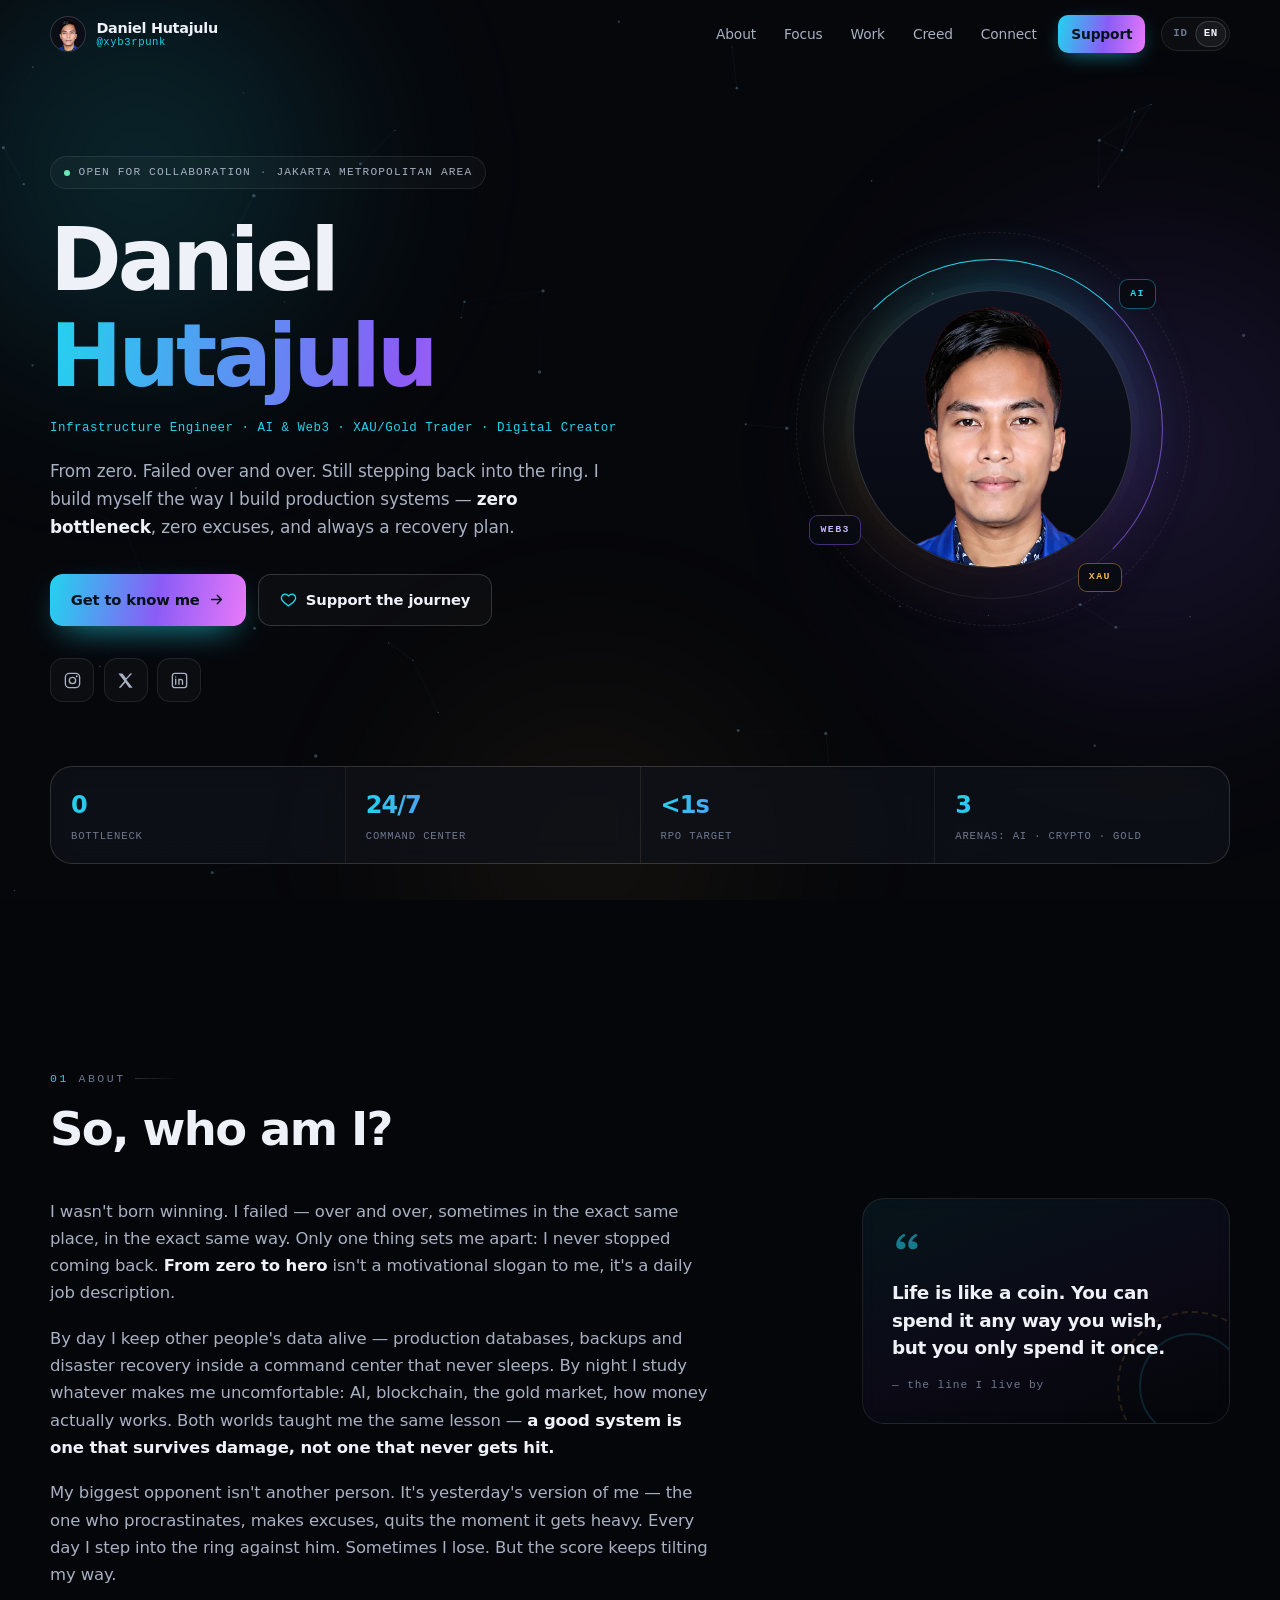
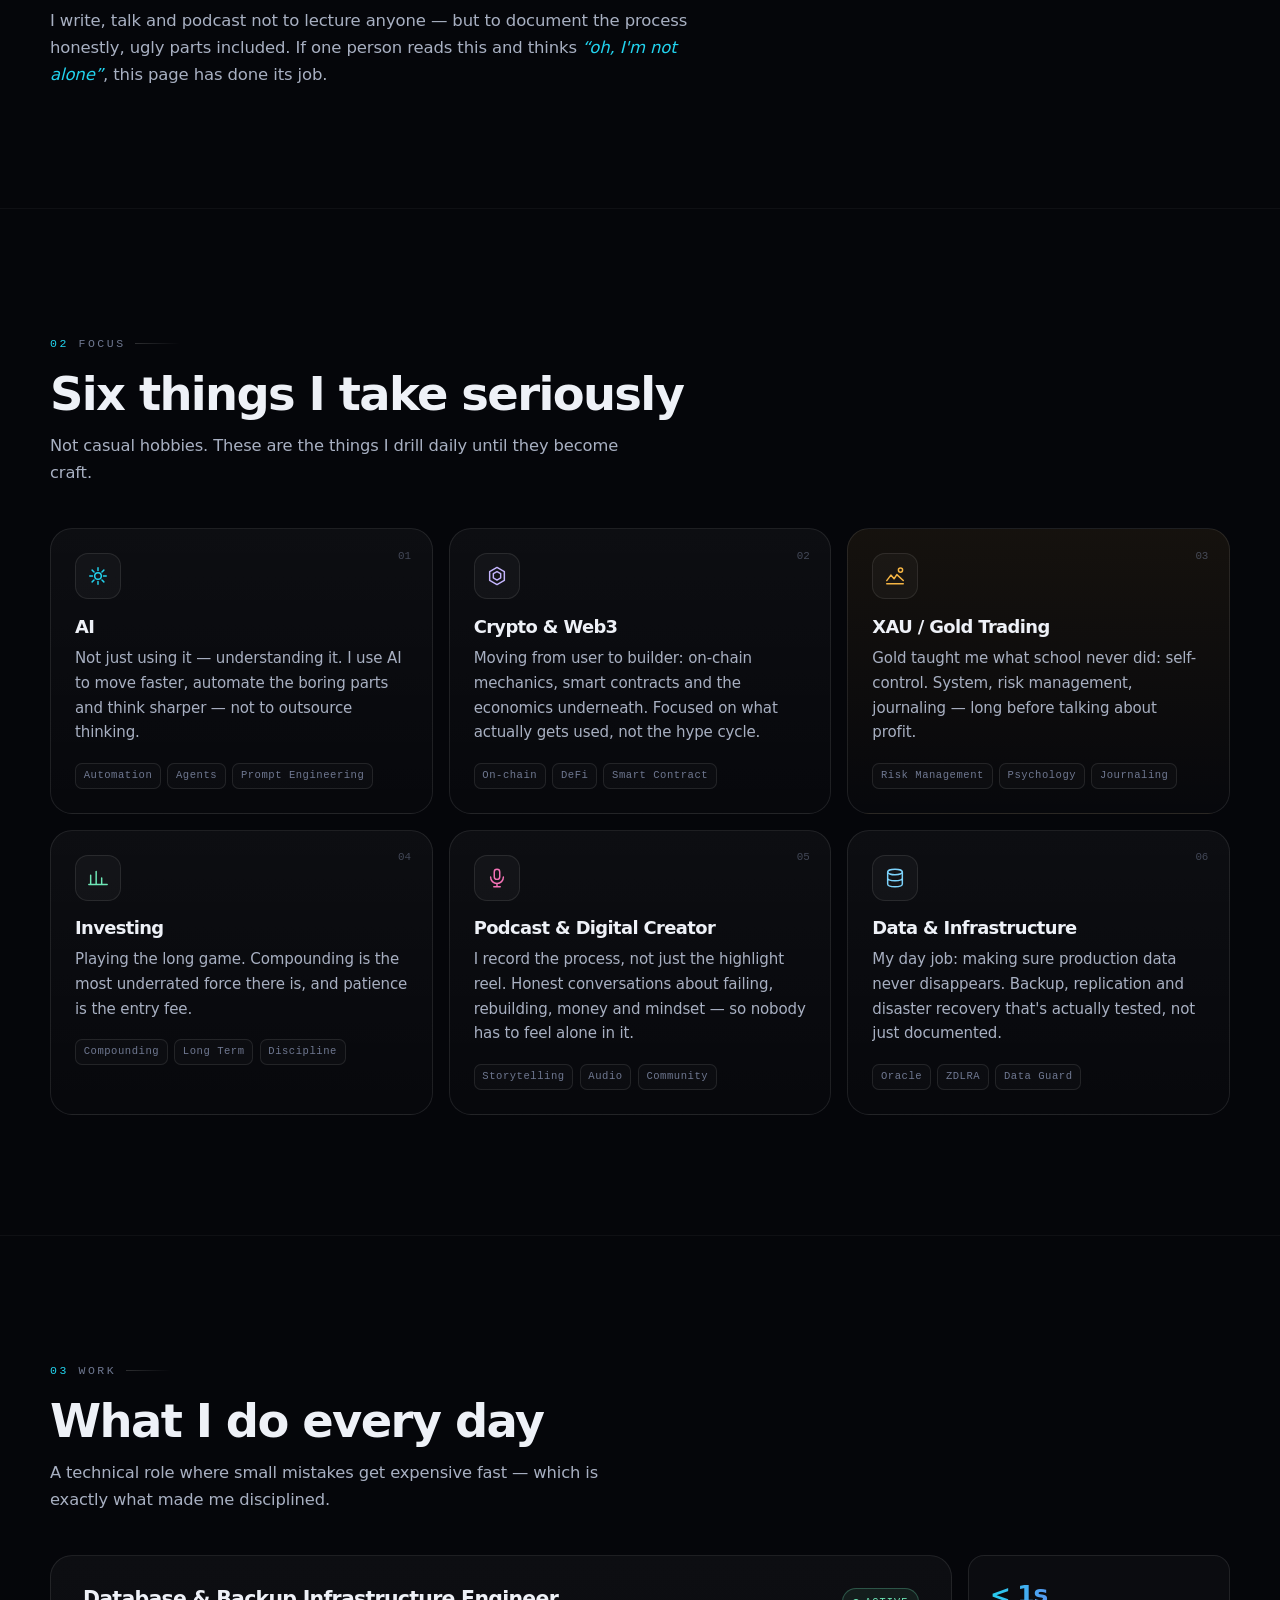
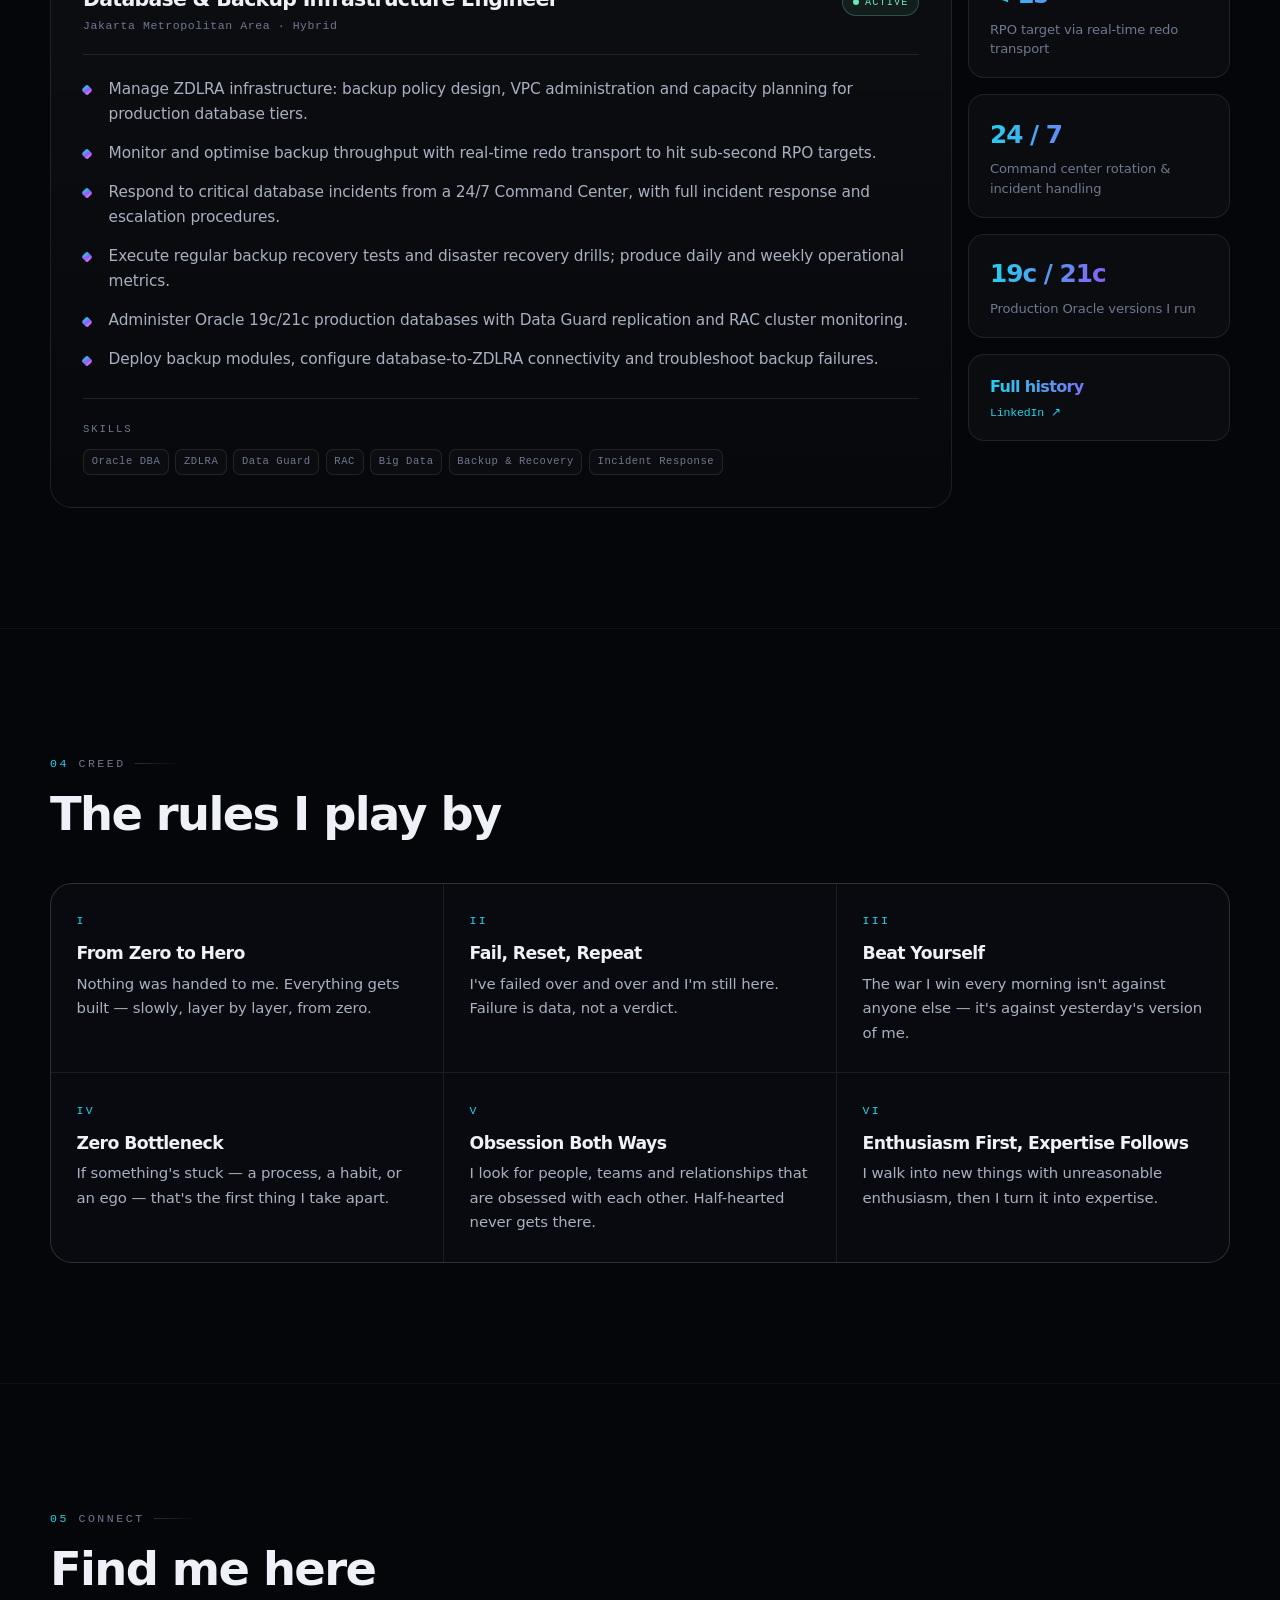
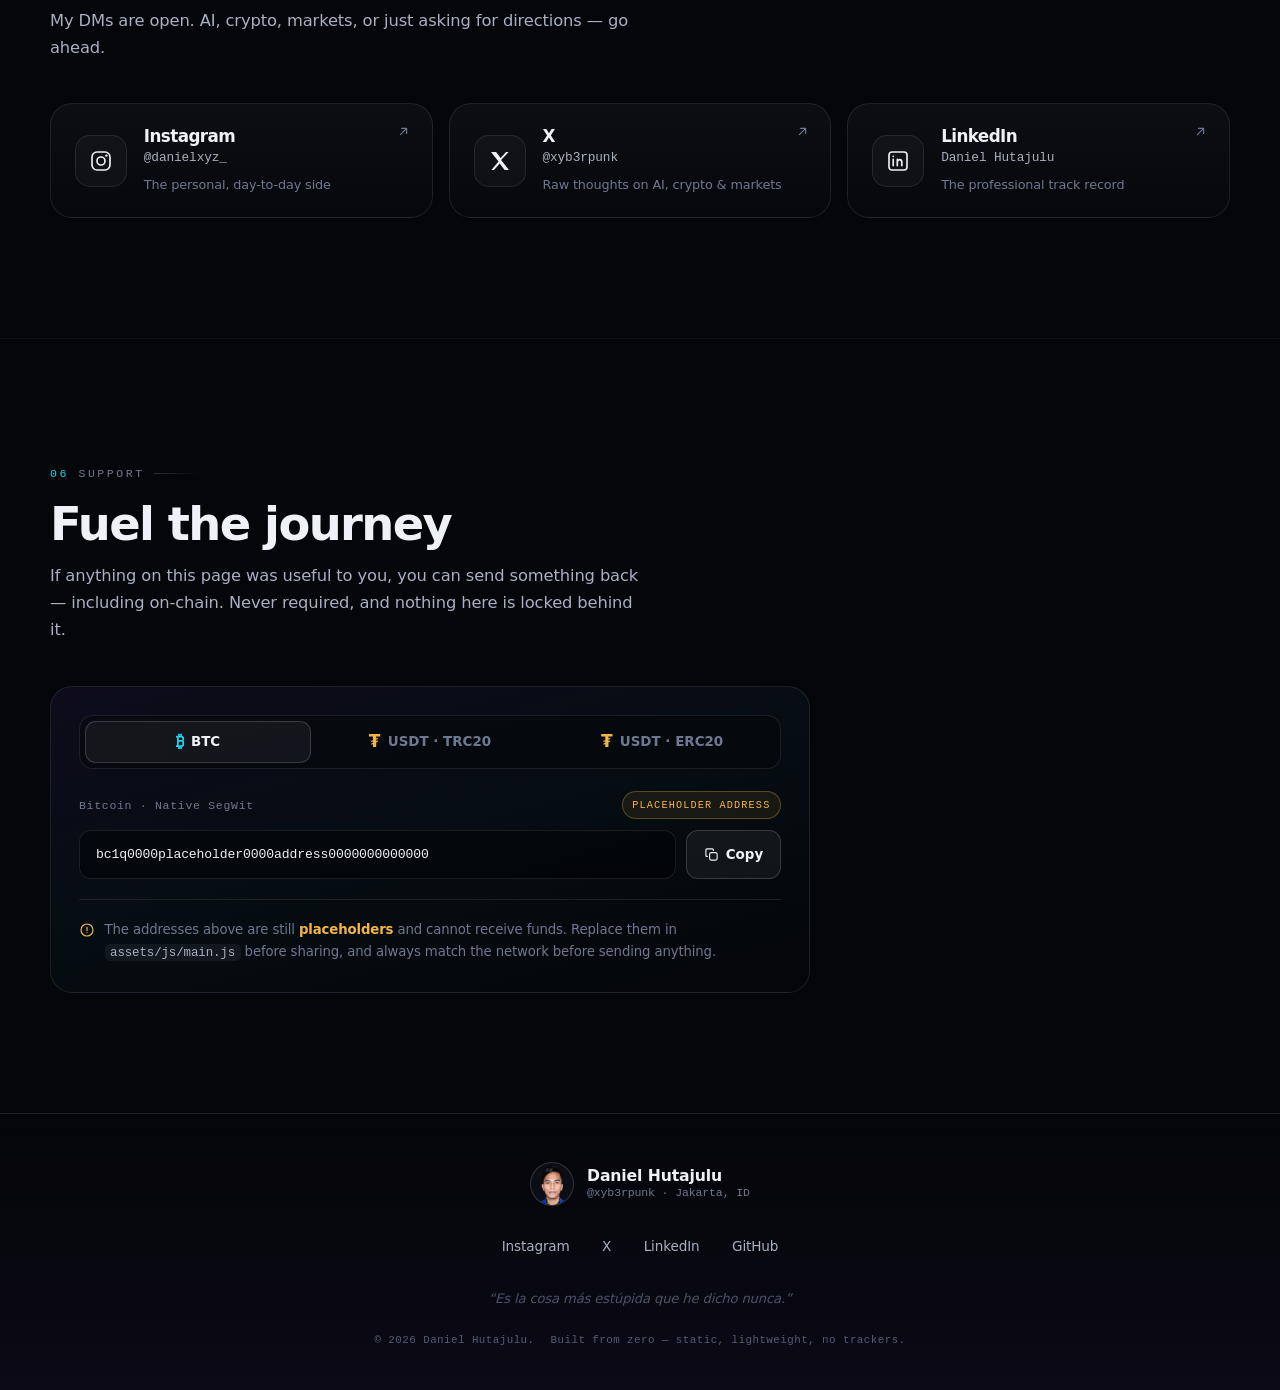
==== index.html @ 69e93495 "feat: personal branding site (web3 dark theme, static, zero deps) Halaman profil satu-halaman untuk " ====
<!DOCTYPE html>
<html lang="id" data-lang="id">
<head>
<meta charset="utf-8">
<meta name="viewport" content="width=device-width, initial-scale=1, viewport-fit=cover">
<title>Daniel Hutajulu — @xyb3rpunk</title>
<meta name="description" content="Daniel Hutajulu (@xyb3rpunk) — Infrastructure Engineer, AI &amp; Web3 builder, XAU/gold trader, digital creator. Dari nol, jatuh berkali-kali, tetap balik ke ring. Zero bottleneck.">
<meta name="author" content="Daniel Hutajulu">
<meta name="theme-color" content="#05060a">
<link rel="canonical" href="https://xyb3rpunq.github.io/siapakamu/">

<link rel="icon" href="assets/favicon.ico" sizes="any">
<link rel="icon" type="image/png" sizes="32x32" href="assets/favicon-32.png">
<link rel="apple-touch-icon" href="assets/favicon-180.png">

<meta property="og:type" content="profile">
<meta property="og:site_name" content="Daniel Hutajulu">
<meta property="og:title" content="Daniel Hutajulu — @xyb3rpunk">
<meta property="og:description" content="Infrastructure Engineer · AI &amp; Web3 · XAU Trader · Digital Creator. Dari nol, jatuh berkali-kali, tetap balik ke ring.">
<meta property="og:url" content="https://xyb3rpunq.github.io/siapakamu/">
<meta property="og:image" content="https://xyb3rpunq.github.io/siapakamu/assets/favicon-180.png">
<meta property="profile:first_name" content="Daniel">
<meta property="profile:last_name" content="Hutajulu">
<meta property="profile:username" content="xyb3rpunk">
<meta name="twitter:card" content="summary">
<meta name="twitter:site" content="@xyb3rpunk">
<meta name="twitter:creator" content="@xyb3rpunk">
<meta name="twitter:title" content="Daniel Hutajulu — @xyb3rpunk">
<meta name="twitter:description" content="Infrastructure Engineer · AI &amp; Web3 · XAU Trader · Digital Creator.">
<meta name="twitter:image" content="https://xyb3rpunq.github.io/siapakamu/assets/favicon-180.png">

<link rel="preload" as="image" href="assets/avatar.webp" type="image/webp">
<link rel="stylesheet" href="assets/css/style.css">
<script>document.documentElement.classList.add('js');</script>

<script type="application/ld+json">
{
  "@context": "https://schema.org",
  "@type": "Person",
  "name": "Daniel Hutajulu",
  "alternateName": "xyb3rpunk",
  "url": "https://xyb3rpunq.github.io/siapakamu/",
  "image": "https://xyb3rpunq.github.io/siapakamu/assets/avatar.png",
  "jobTitle": "Database & Backup Infrastructure Engineer",
  "description": "Infrastructure Engineer, AI & Web3 builder, XAU/gold trader and digital creator based in the Jakarta Metropolitan Area.",
  "address": { "@type": "PostalAddress", "addressRegion": "Jakarta Metropolitan Area", "addressCountry": "ID" },
  "knowsAbout": ["Oracle Database Administration", "ZDLRA", "Data Guard", "Big Data", "Artificial Intelligence", "Blockchain", "Web3", "Gold Trading", "Investing"],
  "sameAs": [
    "https://www.instagram.com/danielxyz_/",
    "https://x.com/xyb3rpunk",
    "https://www.linkedin.com/in/daniel-hutajulu23/",
    "https://github.com/xyb3rpunq"
  ]
}
</script>
</head>

<body>
<a class="skip-link" href="#main" data-i18n data-id="Langsung ke konten" data-en="Skip to content">Langsung ke konten</a>

<div class="scroll-progress" aria-hidden="true"><i id="progressBar"></i></div>
<canvas id="bgCanvas" aria-hidden="true"></canvas>
<div class="mesh" aria-hidden="true"><span class="mesh-a"></span><span class="mesh-b"></span><span class="mesh-c"></span></div>
<div class="grain" aria-hidden="true"></div>

<!-- ══════════ NAV ══════════ -->
<header class="nav" id="nav">
  <div class="nav-inner">
    <a class="brand" href="#home" aria-label="Daniel Hutajulu — beranda">
      <img class="brand-img" src="assets/avatar.webp" width="36" height="36" alt="" decoding="async">
      <span class="brand-txt"><b>Daniel Hutajulu</b><i>@xyb3rpunk</i></span>
    </a>

    <nav class="nav-links" id="navLinks" aria-label="Navigasi utama">
      <a href="#about"   data-i18n data-id="Tentang"   data-en="About">Tentang</a>
      <a href="#focus"   data-i18n data-id="Fokus"     data-en="Focus">Fokus</a>
      <a href="#work"    data-i18n data-id="Karier"    data-en="Work">Karier</a>
      <a href="#creed"   data-i18n data-id="Prinsip"   data-en="Creed">Prinsip</a>
      <a href="#connect" data-i18n data-id="Terhubung" data-en="Connect">Terhubung</a>
      <a href="#support" class="nav-cta" data-i18n data-id="Dukung" data-en="Support">Dukung</a>
    </nav>

    <div class="nav-tools">
      <button class="lang-switch" id="langSwitch" type="button" role="switch" aria-checked="false" aria-label="Ganti bahasa / Switch language">
        <span data-lang-opt="id">ID</span><span data-lang-opt="en">EN</span>
        <i class="lang-thumb" aria-hidden="true"></i>
      </button>
      <button class="burger" id="burger" type="button" aria-expanded="false" aria-controls="navLinks" aria-label="Buka menu">
        <span></span><span></span><span></span>
      </button>
    </div>
  </div>
</header>
<div class="nav-scrim" id="navScrim" hidden></div>

<main id="main">

<!-- ══════════ HERO ══════════ -->
<section class="hero" id="home">
  <div class="wrap hero-grid">
    <div class="hero-copy">
      <p class="status reveal">
        <i class="dot" aria-hidden="true"></i>
        <span data-i18n data-id="Terbuka buat kolaborasi" data-en="Open for collaboration">Terbuka buat kolaborasi</span>
        <b>·</b>
        <span>Jakarta Metropolitan Area</span>
      </p>

      <h1 class="reveal">
        <span class="h1-line">Daniel</span>
        <span class="h1-line grad">Hutajulu</span>
      </h1>

      <p class="roles reveal" data-i18n
         data-id="Infrastructure Engineer · AI &amp; Web3 · Trader XAU/Gold · Digital Creator"
         data-en="Infrastructure Engineer · AI &amp; Web3 · XAU/Gold Trader · Digital Creator">
        Infrastructure Engineer · AI &amp; Web3 · Trader XAU/Gold · Digital Creator
      </p>

      <p class="lead reveal" data-i18n
         data-id="Dari nol. Jatuh berkali-kali. Tetap balik ke ring. Gue bangun diri sendiri persis kayak gue bangun sistem produksi — <b>zero bottleneck</b>, zero alasan, dan selalu ada rencana pemulihan."
         data-en="From zero. Failed over and over. Still stepping back into the ring. I build myself the way I build production systems — <b>zero bottleneck</b>, zero excuses, and always a recovery plan.">
        Dari nol. Jatuh berkali-kali. Tetap balik ke ring. Gue bangun diri sendiri persis kayak gue bangun sistem produksi — <b>zero bottleneck</b>, zero alasan, dan selalu ada rencana pemulihan.
      </p>

      <div class="hero-cta reveal">
        <a class="btn btn-primary" href="#about">
          <span data-i18n data-id="Kenalan dulu" data-en="Get to know me">Kenalan dulu</span>
          <svg viewBox="0 0 24 24" aria-hidden="true"><path d="M5 12h14M13 6l6 6-6 6"/></svg>
        </a>
        <a class="btn btn-ghost" href="#support">
          <svg viewBox="0 0 24 24" aria-hidden="true"><path d="M12 21s-7-4.35-9.33-8.5C.9 9.3 2.4 5.5 6 4.6c2.2-.56 4.3.4 6 2.4 1.7-2 3.8-2.96 6-2.4 3.6.9 5.1 4.7 3.33 7.9C19 16.65 12 21 12 21z"/></svg>
          <span data-i18n data-id="Dukung perjalanannya" data-en="Support the journey">Dukung perjalanannya</span>
        </a>
      </div>

      <ul class="hero-socials reveal" aria-label="Sosial media">
        <li><a class="soc soc-ig" href="https://www.instagram.com/danielxyz_/" target="_blank" rel="noopener noreferrer me" aria-label="Instagram — @danielxyz_">
          <svg viewBox="0 0 24 24" aria-hidden="true"><rect x="3" y="3" width="18" height="18" rx="5"/><circle cx="12" cy="12" r="4"/><circle cx="17.4" cy="6.6" r="1.2" fill="currentColor" stroke="none"/></svg>
        </a></li>
        <li><a class="soc soc-x" href="https://x.com/xyb3rpunk" target="_blank" rel="noopener noreferrer me" aria-label="X — @xyb3rpunk">
          <svg viewBox="0 0 24 24" aria-hidden="true"><path d="M3 3l7.5 9.6L3.4 21H6l5.7-6.6L16.6 21H21l-7.9-10.1L20.6 3H18l-5.3 6.1L8.1 3H3z" fill="currentColor" stroke="none"/></svg>
        </a></li>
        <li><a class="soc soc-in" href="https://www.linkedin.com/in/daniel-hutajulu23/" target="_blank" rel="noopener noreferrer me" aria-label="LinkedIn — Daniel Hutajulu">
          <svg viewBox="0 0 24 24" aria-hidden="true"><rect x="3" y="3" width="18" height="18" rx="3"/><path d="M7.2 10.4v6.3M7.2 7.4v.05M11.3 16.7v-6.3M11.3 13.2c0-1.6.9-2.6 2.3-2.6s2.2 1 2.2 2.6v3.5"/></svg>
        </a></li>
      </ul>
    </div>

    <div class="hero-visual reveal">
      <div class="portrait" id="portrait">
        <div class="portrait-ring" aria-hidden="true"></div>
        <div class="portrait-ring r2" aria-hidden="true"></div>
        <div class="portrait-glow" aria-hidden="true"></div>
        <img src="assets/avatar.webp" width="512" height="512" alt="Foto Daniel Hutajulu" fetchpriority="high" decoding="async">
        <span class="chip chip-a">AI</span>
        <span class="chip chip-b">WEB3</span>
        <span class="chip chip-c">XAU</span>
      </div>
    </div>
  </div>

  <div class="wrap">
    <ul class="ticker reveal" aria-label="Ringkasan">
      <li><b>0</b><span data-i18n data-id="Bottleneck" data-en="Bottleneck">Bottleneck</span></li>
      <li><b>24/7</b><span data-i18n data-id="Command Center" data-en="Command Center">Command Center</span></li>
      <li><b>&lt;1s</b><span data-i18n data-id="Target RPO" data-en="RPO target">Target RPO</span></li>
      <li><b>3</b><span data-i18n data-id="Arena: AI · Kripto · Emas" data-en="Arenas: AI · Crypto · Gold">Arena: AI · Kripto · Emas</span></li>
    </ul>
  </div>
</section>

<!-- ══════════ ABOUT ══════════ -->
<section class="sec" id="about">
  <div class="wrap">
    <p class="eyebrow reveal"><i>01</i><span data-i18n data-id="Tentang" data-en="About">Tentang</span></p>
    <h2 class="reveal" data-i18n data-id="Jadi, siapa gue?" data-en="So, who am I?">Jadi, siapa gue?</h2>

    <div class="about-grid">
      <div class="about-text">
        <p class="reveal" data-i18n
           data-id="Gue bukan orang yang lahir langsung menang. Gue gagal — berulang kali, kadang di tempat yang sama, dengan cara yang sama persis. Bedanya cuma satu: gue nggak pernah berhenti balik lagi. <b>From zero to hero</b> buat gue bukan slogan motivasi, itu deskripsi kerja harian."
           data-en="I wasn't born winning. I failed — over and over, sometimes in the exact same place, in the exact same way. Only one thing sets me apart: I never stopped coming back. <b>From zero to hero</b> isn't a motivational slogan to me, it's a daily job description.">
          Gue bukan orang yang lahir langsung menang. Gue gagal — berulang kali, kadang di tempat yang sama, dengan cara yang sama persis. Bedanya cuma satu: gue nggak pernah berhenti balik lagi. <b>From zero to hero</b> buat gue bukan slogan motivasi, itu deskripsi kerja harian.
        </p>
        <p class="reveal" data-i18n
           data-id="Siangnya gue jaga data orang lain biar nggak pernah hilang — database produksi, backup, dan pemulihan bencana di command center yang nggak pernah tidur. Malamnya gue belajar hal yang bikin gue nggak nyaman: AI, blockchain, market emas, cara duit bekerja. Dua dunia itu ngajarin hal yang sama — <b>sistem yang baik itu tahan banting, bukan yang nggak pernah kena masalah.</b>"
           data-en="By day I keep other people's data alive — production databases, backups and disaster recovery inside a command center that never sleeps. By night I study whatever makes me uncomfortable: AI, blockchain, the gold market, how money actually works. Both worlds taught me the same lesson — <b>a good system is one that survives damage, not one that never gets hit.</b>">
          Siangnya gue jaga data orang lain biar nggak pernah hilang — database produksi, backup, dan pemulihan bencana di command center yang nggak pernah tidur. Malamnya gue belajar hal yang bikin gue nggak nyaman: AI, blockchain, market emas, cara duit bekerja. Dua dunia itu ngajarin hal yang sama — <b>sistem yang baik itu tahan banting, bukan yang nggak pernah kena masalah.</b>
        </p>
        <p class="reveal" data-i18n
           data-id="Lawan terbesar gue bukan orang lain. Lawan gue adalah gue yang kemarin — yang nunda, yang cari alasan, yang berhenti pas mulai capek. Tiap hari gue naik ring lawan dia. Kadang kalah. Tapi skornya makin lama makin ke arah gue."
           data-en="My biggest opponent isn't another person. It's yesterday's version of me — the one who procrastinates, makes excuses, quits the moment it gets heavy. Every day I step into the ring against him. Sometimes I lose. But the score keeps tilting my way.">
          Lawan terbesar gue bukan orang lain. Lawan gue adalah gue yang kemarin — yang nunda, yang cari alasan, yang berhenti pas mulai capek. Tiap hari gue naik ring lawan dia. Kadang kalah. Tapi skornya makin lama makin ke arah gue.
        </p>
        <p class="reveal" data-i18n
           data-id="Gue nulis, ngobrol, dan bikin podcast bukan buat ngajarin — tapi buat ngedokumentasiin prosesnya secara jujur, termasuk bagian yang jeleknya. Kalau ada satu orang yang baca ini terus mikir <i>“oh, gue nggak sendirian”</i>, halaman ini udah kerja."
           data-en="I write, talk and podcast not to lecture anyone — but to document the process honestly, ugly parts included. If one person reads this and thinks <i>“oh, I'm not alone”</i>, this page has done its job.">
          Gue nulis, ngobrol, dan bikin podcast bukan buat ngajarin — tapi buat ngedokumentasiin prosesnya secara jujur, termasuk bagian yang jeleknya. Kalau ada satu orang yang baca ini terus mikir <i>“oh, gue nggak sendirian”</i>, halaman ini udah kerja.
        </p>
      </div>

      <aside class="quote-card reveal">
        <svg class="qmark" viewBox="0 0 24 24" aria-hidden="true"><path d="M7 17c-2.2 0-3.6-1.6-3.6-3.9 0-3.6 2.6-7 6.4-8.6l1 1.7C8.4 7.4 6.7 9.3 6.4 11c.3-.1.7-.2 1.1-.2 1.9 0 3.3 1.4 3.3 3.1S9.2 17 7 17zm9.6 0c-2.2 0-3.6-1.6-3.6-3.9 0-3.6 2.6-7 6.4-8.6l1 1.7c-2.4 1.2-4.1 3.1-4.4 4.8.3-.1.7-.2 1.1-.2 1.9 0 3.3 1.4 3.3 3.1s-1.6 3.1-3.8 3.1z" fill="currentColor" stroke="none"/></svg>
        <blockquote>Life is like a coin. You can spend it any way you wish, but you only spend it once.</blockquote>
        <cite>— <span data-i18n data-id="prinsip yang gue pegang" data-en="the line I live by">prinsip yang gue pegang</span></cite>
        <div class="qcoin" aria-hidden="true"><span></span></div>
      </aside>
    </div>
  </div>
</section>

<!-- ══════════ FOCUS ══════════ -->
<section class="sec" id="focus">
  <div class="wrap">
    <p class="eyebrow reveal"><i>02</i><span data-i18n data-id="Fokus" data-en="Focus">Fokus</span></p>
    <h2 class="reveal" data-i18n data-id="Enam hal yang gue seriusin" data-en="Six things I take seriously">Enam hal yang gue seriusin</h2>
    <p class="sec-lead reveal" data-i18n
       data-id="Bukan hobi sambil lalu. Ini yang gue latih tiap hari sampai jadi keahlian."
       data-en="Not casual hobbies. These are the things I drill daily until they become craft.">
      Bukan hobi sambil lalu. Ini yang gue latih tiap hari sampai jadi keahlian.
    </p>

    <div class="cards">
      <article class="card reveal" tabindex="0">
        <span class="card-num">01</span>
        <div class="card-ico i-ai" aria-hidden="true">
          <svg viewBox="0 0 24 24"><path d="M12 3v3M12 18v3M3 12h3M18 12h3M5.6 5.6l2.1 2.1M16.3 16.3l2.1 2.1M18.4 5.6l-2.1 2.1M7.7 16.3l-2.1 2.1"/><circle cx="12" cy="12" r="3.6"/></svg>
        </div>
        <h3>AI</h3>
        <p data-i18n
           data-id="Bukan cuma pakai, tapi ngerti cara kerjanya. Gue pakai AI buat mempercepat kerja, bikin otomasi, dan mikir lebih tajam — bukan buat gantiin mikir."
           data-en="Not just using it — understanding it. I use AI to move faster, automate the boring parts and think sharper — not to outsource thinking.">
          Bukan cuma pakai, tapi ngerti cara kerjanya. Gue pakai AI buat mempercepat kerja, bikin otomasi, dan mikir lebih tajam — bukan buat gantiin mikir.
        </p>
        <ul class="tags"><li>Automation</li><li>Agents</li><li>Prompt Engineering</li></ul>
      </article>

      <article class="card reveal" tabindex="0">
        <span class="card-num">02</span>
        <div class="card-ico i-web3" aria-hidden="true">
          <svg viewBox="0 0 24 24"><path d="M12 2.6l8 4.6v9.6l-8 4.6-8-4.6V7.2z"/><path d="M12 7.2l4 2.3v4.6l-4 2.3-4-2.3V9.5z"/></svg>
        </div>
        <h3><span data-i18n data-id="Kripto &amp; Web3" data-en="Crypto &amp; Web3">Kripto &amp; Web3</span></h3>
        <p data-i18n
           data-id="Gue lagi jalan dari user jadi builder: belajar on-chain, smart contract, dan ekonomi di baliknya. Fokus ke yang beneran kepakai, bukan hype sesaat."
           data-en="Moving from user to builder: on-chain mechanics, smart contracts and the economics underneath. Focused on what actually gets used, not the hype cycle.">
          Gue lagi jalan dari user jadi builder: belajar on-chain, smart contract, dan ekonomi di baliknya. Fokus ke yang beneran kepakai, bukan hype sesaat.
        </p>
        <ul class="tags"><li>On-chain</li><li>DeFi</li><li>Smart Contract</li></ul>
      </article>

      <article class="card reveal card-gold" tabindex="0">
        <span class="card-num">03</span>
        <div class="card-ico i-gold" aria-hidden="true">
          <svg viewBox="0 0 24 24"><path d="M3 17l4.5-6 3.5 4 3-4.5L21 17"/><path d="M3 20.5h18"/><circle cx="18" cy="5.5" r="2.3"/></svg>
        </div>
        <h3><span data-i18n data-id="Trading XAU / Emas" data-en="XAU / Gold Trading">Trading XAU / Emas</span></h3>
        <p data-i18n
           data-id="Emas ngajarin gue satu hal yang nggak diajarin sekolah: ngendaliin diri. Sistem, manajemen risiko, jurnal — sebelum ngomongin profit."
           data-en="Gold taught me what school never did: self-control. System, risk management, journaling — long before talking about profit.">
          Emas ngajarin gue satu hal yang nggak diajarin sekolah: ngendaliin diri. Sistem, manajemen risiko, jurnal — sebelum ngomongin profit.
        </p>
        <ul class="tags"><li>Risk Management</li><li>Psychology</li><li>Journaling</li></ul>
      </article>

      <article class="card reveal" tabindex="0">
        <span class="card-num">04</span>
        <div class="card-ico i-inv" aria-hidden="true">
          <svg viewBox="0 0 24 24"><path d="M4 19V9M10 19V5M16 19v-7M22 19H2"/></svg>
        </div>
        <h3><span data-i18n data-id="Investasi" data-en="Investing">Investasi</span></h3>
        <p data-i18n
           data-id="Main jangka panjang. Bunga berbunga itu kekuatan paling underrated di dunia, dan sabar adalah biaya masuknya."
           data-en="Playing the long game. Compounding is the most underrated force there is, and patience is the entry fee.">
          Main jangka panjang. Bunga berbunga itu kekuatan paling underrated di dunia, dan sabar adalah biaya masuknya.
        </p>
        <ul class="tags"><li>Compounding</li><li>Long Term</li><li>Discipline</li></ul>
      </article>

      <article class="card reveal" tabindex="0">
        <span class="card-num">05</span>
        <div class="card-ico i-pod" aria-hidden="true">
          <svg viewBox="0 0 24 24"><rect x="9" y="2.5" width="6" height="11" rx="3"/><path d="M5 11a7 7 0 0 0 14 0M12 18v3.5M8.5 21.5h7"/></svg>
        </div>
        <h3><span data-i18n data-id="Podcast &amp; Digital Creator" data-en="Podcast &amp; Digital Creator">Podcast &amp; Digital Creator</span></h3>
        <p data-i18n
           data-id="Gue rekam prosesnya, bukan cuma hasilnya. Obrolan jujur soal gagal, bangkit, duit, dan mental — biar orang lain nggak ngerasa sendirian."
           data-en="I record the process, not just the highlight reel. Honest conversations about failing, rebuilding, money and mindset — so nobody has to feel alone in it.">
          Gue rekam prosesnya, bukan cuma hasilnya. Obrolan jujur soal gagal, bangkit, duit, dan mental — biar orang lain nggak ngerasa sendirian.
        </p>
        <ul class="tags"><li>Storytelling</li><li>Audio</li><li>Community</li></ul>
      </article>

      <article class="card reveal" tabindex="0">
        <span class="card-num">06</span>
        <div class="card-ico i-db" aria-hidden="true">
          <svg viewBox="0 0 24 24"><ellipse cx="12" cy="5.5" rx="8" ry="3"/><path d="M4 5.5v13c0 1.7 3.6 3 8 3s8-1.3 8-3v-13M4 12c0 1.7 3.6 3 8 3s8-1.3 8-3"/></svg>
        </div>
        <h3><span data-i18n data-id="Data &amp; Infrastruktur" data-en="Data &amp; Infrastructure">Data &amp; Infrastruktur</span></h3>
        <p data-i18n
           data-id="Pekerjaan utama gue: mastiin data produksi nggak pernah hilang. Backup, replikasi, dan pemulihan bencana yang beneran diuji, bukan cuma di dokumen."
           data-en="My day job: making sure production data never disappears. Backup, replication and disaster recovery that's actually tested, not just documented.">
          Pekerjaan utama gue: mastiin data produksi nggak pernah hilang. Backup, replikasi, dan pemulihan bencana yang beneran diuji, bukan cuma di dokumen.
        </p>
        <ul class="tags"><li>Oracle</li><li>ZDLRA</li><li>Data Guard</li></ul>
      </article>
    </div>
  </div>
</section>

<!-- ══════════ WORK ══════════ -->
<section class="sec" id="work">
  <div class="wrap">
    <p class="eyebrow reveal"><i>03</i><span data-i18n data-id="Karier" data-en="Work">Karier</span></p>
    <h2 class="reveal" data-i18n data-id="Yang gue kerjain tiap hari" data-en="What I do every day">Yang gue kerjain tiap hari</h2>
    <p class="sec-lead reveal" data-i18n
       data-id="Peran teknis di mana kesalahan kecil harganya mahal — dan itu justru yang bikin gue disiplin."
       data-en="A technical role where small mistakes get expensive fast — which is exactly what made me disciplined.">
      Peran teknis di mana kesalahan kecil harganya mahal — dan itu justru yang bikin gue disiplin.
    </p>

    <div class="work-grid">
      <div class="work-card reveal">
        <header class="work-head">
          <div>
            <h3>Database &amp; Backup Infrastructure Engineer</h3>
            <p class="work-meta">Jakarta Metropolitan Area · <span data-i18n data-id="Hybrid" data-en="Hybrid">Hybrid</span></p>
          </div>
          <span class="pill pill-live"><i class="dot" aria-hidden="true"></i><span data-i18n data-id="Aktif" data-en="Active">Aktif</span></span>
        </header>

        <ul class="work-list">
          <li data-i18n
              data-id="Mengelola infrastruktur ZDLRA: desain kebijakan backup, administrasi VPC, dan perencanaan kapasitas untuk database produksi."
              data-en="Manage ZDLRA infrastructure: backup policy design, VPC administration and capacity planning for production database tiers.">
            Mengelola infrastruktur ZDLRA: desain kebijakan backup, administrasi VPC, dan perencanaan kapasitas untuk database produksi.
          </li>
          <li data-i18n
              data-id="Memantau dan mengoptimalkan throughput backup dengan real-time redo transport untuk mencapai target RPO di bawah satu detik."
              data-en="Monitor and optimise backup throughput with real-time redo transport to hit sub-second RPO targets.">
            Memantau dan mengoptimalkan throughput backup dengan real-time redo transport untuk mencapai target RPO di bawah satu detik.
          </li>
          <li data-i18n
              data-id="Menangani insiden database kritis dari Command Center 24/7, lengkap dengan prosedur incident response dan eskalasi."
              data-en="Respond to critical database incidents from a 24/7 Command Center, with full incident response and escalation procedures.">
            Menangani insiden database kritis dari Command Center 24/7, lengkap dengan prosedur incident response dan eskalasi.
          </li>
          <li data-i18n
              data-id="Menjalankan uji pemulihan backup dan simulasi disaster recovery rutin, serta menyusun metrik operasional harian dan mingguan."
              data-en="Execute regular backup recovery tests and disaster recovery drills; produce daily and weekly operational metrics.">
            Menjalankan uji pemulihan backup dan simulasi disaster recovery rutin, serta menyusun metrik operasional harian dan mingguan.
          </li>
          <li data-i18n
              data-id="Mengadministrasi Oracle 19c/21c di lingkungan produksi dengan replikasi Data Guard dan pemantauan klaster RAC."
              data-en="Administer Oracle 19c/21c production databases with Data Guard replication and RAC cluster monitoring.">
            Mengadministrasi Oracle 19c/21c di lingkungan produksi dengan replikasi Data Guard dan pemantauan klaster RAC.
          </li>
          <li data-i18n
              data-id="Men-deploy modul backup, mengkonfigurasi konektivitas database ke ZDLRA, dan melakukan troubleshooting kegagalan backup."
              data-en="Deploy backup modules, configure database-to-ZDLRA connectivity and troubleshoot backup failures.">
            Men-deploy modul backup, mengkonfigurasi konektivitas database ke ZDLRA, dan melakukan troubleshooting kegagalan backup.
          </li>
        </ul>

        <div class="work-skills">
          <span class="skill-label" data-i18n data-id="Keahlian" data-en="Skills">Keahlian</span>
          <ul class="tags">
            <li>Oracle DBA</li><li>ZDLRA</li><li>Data Guard</li><li>RAC</li>
            <li>Big Data</li><li>Backup &amp; Recovery</li><li>Incident Response</li>
          </ul>
        </div>
      </div>

      <div class="work-side">
        <div class="metric reveal">
          <b>&lt; 1s</b>
          <span data-i18n data-id="Target RPO lewat real-time redo transport" data-en="RPO target via real-time redo transport">Target RPO lewat real-time redo transport</span>
        </div>
        <div class="metric reveal">
          <b>24 / 7</b>
          <span data-i18n data-id="Rotasi command center &amp; penanganan insiden" data-en="Command center rotation &amp; incident handling">Rotasi command center &amp; penanganan insiden</span>
        </div>
        <div class="metric reveal">
          <b>19c / 21c</b>
          <span data-i18n data-id="Versi Oracle produksi yang gue pegang" data-en="Production Oracle versions I run">Versi Oracle produksi yang gue pegang</span>
        </div>
        <a class="metric metric-link reveal" href="https://www.linkedin.com/in/daniel-hutajulu23/" target="_blank" rel="noopener noreferrer">
          <b data-i18n data-id="Riwayat lengkap" data-en="Full history">Riwayat lengkap</b>
          <span>LinkedIn ↗</span>
        </a>
      </div>
    </div>
  </div>
</section>

<!-- ══════════ CREED ══════════ -->
<section class="sec" id="creed">
  <div class="wrap">
    <p class="eyebrow reveal"><i>04</i><span data-i18n data-id="Prinsip" data-en="Creed">Prinsip</span></p>
    <h2 class="reveal" data-i18n data-id="Aturan main gue" data-en="The rules I play by">Aturan main gue</h2>

    <ol class="creed">
      <li class="reveal">
        <span class="creed-i">I</span>
        <h3>From Zero to Hero</h3>
        <p data-i18n data-id="Nggak ada yang dikasih. Semuanya dibangun — pelan, berlapis, dari nol."
           data-en="Nothing was handed to me. Everything gets built — slowly, layer by layer, from zero.">Nggak ada yang dikasih. Semuanya dibangun — pelan, berlapis, dari nol.</p>
      </li>
      <li class="reveal">
        <span class="creed-i">II</span>
        <h3><span data-i18n data-id="Gagal, Reset, Ulangi" data-en="Fail, Reset, Repeat">Gagal, Reset, Ulangi</span></h3>
        <p data-i18n data-id="Gue udah gagal berulang kali dan masih di sini. Gagal itu data, bukan vonis."
           data-en="I've failed over and over and I'm still here. Failure is data, not a verdict.">Gue udah gagal berulang kali dan masih di sini. Gagal itu data, bukan vonis.</p>
      </li>
      <li class="reveal">
        <span class="creed-i">III</span>
        <h3><span data-i18n data-id="Kalahkan Diri Sendiri" data-en="Beat Yourself">Kalahkan Diri Sendiri</span></h3>
        <p data-i18n data-id="Perang yang gue menangin tiap pagi bukan lawan orang lain, tapi lawan versi gue yang kemarin."
           data-en="The war I win every morning isn't against anyone else — it's against yesterday's version of me.">Perang yang gue menangin tiap pagi bukan lawan orang lain, tapi lawan versi gue yang kemarin.</p>
      </li>
      <li class="reveal">
        <span class="creed-i">IV</span>
        <h3>Zero Bottleneck</h3>
        <p data-i18n data-id="Kalau ada yang nyangkut — proses, kebiasaan, atau ego — itu yang pertama gue bongkar."
           data-en="If something's stuck — a process, a habit, or an ego — that's the first thing I take apart.">Kalau ada yang nyangkut — proses, kebiasaan, atau ego — itu yang pertama gue bongkar.</p>
      </li>
      <li class="reveal">
        <span class="creed-i">V</span>
        <h3><span data-i18n data-id="Obsesi Dua Arah" data-en="Obsession Both Ways">Obsesi Dua Arah</span></h3>
        <p data-i18n data-id="Gue cari orang, tim, dan hubungan yang saling obsesi. Setengah-setengah nggak pernah nyampe."
           data-en="I look for people, teams and relationships that are obsessed with each other. Half-hearted never gets there.">Gue cari orang, tim, dan hubungan yang saling obsesi. Setengah-setengah nggak pernah nyampe.</p>
      </li>
      <li class="reveal">
        <span class="creed-i">VI</span>
        <h3><span data-i18n data-id="Antusias Dulu, Ahli Kemudian" data-en="Enthusiasm First, Expertise Follows">Antusias Dulu, Ahli Kemudian</span></h3>
        <p data-i18n data-id="Gue masuk ke hal baru dengan antusias berlebihan, lalu gue bikin itu jadi keahlian."
           data-en="I walk into new things with unreasonable enthusiasm, then I turn it into expertise.">Gue masuk ke hal baru dengan antusias berlebihan, lalu gue bikin itu jadi keahlian.</p>
      </li>
    </ol>
  </div>
</section>

<!-- ══════════ CONNECT ══════════ -->
<section class="sec" id="connect">
  <div class="wrap">
    <p class="eyebrow reveal"><i>05</i><span data-i18n data-id="Terhubung" data-en="Connect">Terhubung</span></p>
    <h2 class="reveal" data-i18n data-id="Ketemu gue di sini" data-en="Find me here">Ketemu gue di sini</h2>
    <p class="sec-lead reveal" data-i18n
       data-id="DM gue kebuka. Mau ngobrolin AI, kripto, market, atau sekadar nanya jalan — silakan."
       data-en="My DMs are open. AI, crypto, markets, or just asking for directions — go ahead.">
      DM gue kebuka. Mau ngobrolin AI, kripto, market, atau sekadar nanya jalan — silakan.
    </p>

    <div class="socials">
      <a class="social-card ig reveal" href="https://www.instagram.com/danielxyz_/" target="_blank" rel="noopener noreferrer me">
        <div class="social-ico" aria-hidden="true">
          <svg viewBox="0 0 24 24"><rect x="3" y="3" width="18" height="18" rx="5"/><circle cx="12" cy="12" r="4"/><circle cx="17.4" cy="6.6" r="1.2" fill="currentColor" stroke="none"/></svg>
        </div>
        <div class="social-body">
          <h3>Instagram</h3>
          <p>@danielxyz_</p>
          <span class="social-note" data-i18n data-id="Sisi personal &amp; keseharian" data-en="The personal, day-to-day side">Sisi personal &amp; keseharian</span>
        </div>
        <svg class="arrow" viewBox="0 0 24 24" aria-hidden="true"><path d="M7 17L17 7M9 7h8v8"/></svg>
      </a>

      <a class="social-card x reveal" href="https://x.com/xyb3rpunk" target="_blank" rel="noopener noreferrer me">
        <div class="social-ico" aria-hidden="true">
          <svg viewBox="0 0 24 24"><path d="M3 3l7.5 9.6L3.4 21H6l5.7-6.6L16.6 21H21l-7.9-10.1L20.6 3H18l-5.3 6.1L8.1 3H3z" fill="currentColor" stroke="none"/></svg>
        </div>
        <div class="social-body">
          <h3>X</h3>
          <p>@xyb3rpunk</p>
          <span class="social-note" data-i18n data-id="Pikiran mentah soal AI, kripto &amp; market" data-en="Raw thoughts on AI, crypto &amp; markets">Pikiran mentah soal AI, kripto &amp; market</span>
        </div>
        <svg class="arrow" viewBox="0 0 24 24" aria-hidden="true"><path d="M7 17L17 7M9 7h8v8"/></svg>
      </a>

      <a class="social-card in reveal" href="https://www.linkedin.com/in/daniel-hutajulu23/" target="_blank" rel="noopener noreferrer me">
        <div class="social-ico" aria-hidden="true">
          <svg viewBox="0 0 24 24"><rect x="3" y="3" width="18" height="18" rx="3"/><path d="M7.2 10.4v6.3M7.2 7.4v.05M11.3 16.7v-6.3M11.3 13.2c0-1.6.9-2.6 2.3-2.6s2.2 1 2.2 2.6v3.5"/></svg>
        </div>
        <div class="social-body">
          <h3>LinkedIn</h3>
          <p>Daniel Hutajulu</p>
          <span class="social-note" data-i18n data-id="Sisi profesional &amp; rekam jejak kerja" data-en="The professional track record">Sisi profesional &amp; rekam jejak kerja</span>
        </div>
        <svg class="arrow" viewBox="0 0 24 24" aria-hidden="true"><path d="M7 17L17 7M9 7h8v8"/></svg>
      </a>
    </div>
  </div>
</section>

<!-- ══════════ SUPPORT ══════════ -->
<section class="sec" id="support">
  <div class="wrap">
    <p class="eyebrow reveal"><i>06</i><span data-i18n data-id="Dukung" data-en="Support">Dukung</span></p>
    <h2 class="reveal" data-i18n data-id="Traktir perjalanannya" data-en="Fuel the journey">Traktir perjalanannya</h2>
    <p class="sec-lead reveal" data-i18n
       data-id="Kalau ada satu hal di halaman ini yang kepake buat lo, lo boleh balikin dalam bentuk apa pun — termasuk on-chain. Nggak wajib, dan nggak ada yang dikunci di balik ini."
       data-en="If anything on this page was useful to you, you can send something back — including on-chain. Never required, and nothing here is locked behind it.">
      Kalau ada satu hal di halaman ini yang kepake buat lo, lo boleh balikin dalam bentuk apa pun — termasuk on-chain. Nggak wajib, dan nggak ada yang dikunci di balik ini.
    </p>

    <div class="donate reveal">
      <div class="donate-tabs" role="tablist" aria-label="Pilih aset">
        <button class="dtab is-active" role="tab" id="tab-btc"  aria-controls="panel-btc"  aria-selected="true"  type="button"><span class="dtab-sym">₿</span> BTC</button>
        <button class="dtab"           role="tab" id="tab-trc"  aria-controls="panel-trc"  aria-selected="false" type="button" tabindex="-1"><span class="dtab-sym">₮</span> USDT · TRC20</button>
        <button class="dtab"           role="tab" id="tab-erc"  aria-controls="panel-erc"  aria-selected="false" type="button" tabindex="-1"><span class="dtab-sym">₮</span> USDT · ERC20</button>
      </div>

      <div class="donate-panel" role="tabpanel" id="panel-btc" aria-labelledby="tab-btc">
        <div class="addr-head">
          <span class="net">Bitcoin · Native SegWit</span>
          <span class="pill pill-warn" data-i18n data-id="Alamat contoh" data-en="Placeholder address">Alamat contoh</span>
        </div>
        <div class="addr-row">
          <code class="addr" id="addr-btc">bc1q0000placeholder0000address0000000000000</code>
          <button class="copy" type="button" data-copy="addr-btc" data-label-id="Salin" data-label-en="Copy">
            <svg viewBox="0 0 24 24" aria-hidden="true"><rect x="9" y="9" width="12" height="12" rx="2.5"/><path d="M5.5 15H4.6A1.6 1.6 0 0 1 3 13.4V4.6A1.6 1.6 0 0 1 4.6 3h8.8A1.6 1.6 0 0 1 15 4.6v.9"/></svg>
            <span data-i18n data-id="Salin" data-en="Copy">Salin</span>
          </button>
        </div>
      </div>

      <div class="donate-panel" role="tabpanel" id="panel-trc" aria-labelledby="tab-trc" hidden>
        <div class="addr-head">
          <span class="net">Tether USDT · Tron (TRC20)</span>
          <span class="pill pill-warn" data-i18n data-id="Alamat contoh" data-en="Placeholder address">Alamat contoh</span>
        </div>
        <div class="addr-row">
          <code class="addr" id="addr-trc">T0000PLACEHOLDER0000ADDRESS00000000</code>
          <button class="copy" type="button" data-copy="addr-trc" data-label-id="Salin" data-label-en="Copy">
            <svg viewBox="0 0 24 24" aria-hidden="true"><rect x="9" y="9" width="12" height="12" rx="2.5"/><path d="M5.5 15H4.6A1.6 1.6 0 0 1 3 13.4V4.6A1.6 1.6 0 0 1 4.6 3h8.8A1.6 1.6 0 0 1 15 4.6v.9"/></svg>
            <span data-i18n data-id="Salin" data-en="Copy">Salin</span>
          </button>
        </div>
      </div>

      <div class="donate-panel" role="tabpanel" id="panel-erc" aria-labelledby="tab-erc" hidden>
        <div class="addr-head">
          <span class="net">Tether USDT · Ethereum (ERC20)</span>
          <span class="pill pill-warn" data-i18n data-id="Alamat contoh" data-en="Placeholder address">Alamat contoh</span>
        </div>
        <div class="addr-row">
          <code class="addr" id="addr-erc">0x0000000000000000000000000000000000000000</code>
          <button class="copy" type="button" data-copy="addr-erc" data-label-id="Salin" data-label-en="Copy">
            <svg viewBox="0 0 24 24" aria-hidden="true"><rect x="9" y="9" width="12" height="12" rx="2.5"/><path d="M5.5 15H4.6A1.6 1.6 0 0 1 3 13.4V4.6A1.6 1.6 0 0 1 4.6 3h8.8A1.6 1.6 0 0 1 15 4.6v.9"/></svg>
            <span data-i18n data-id="Salin" data-en="Copy">Salin</span>
          </button>
        </div>
      </div>

      <p class="donate-note">
        <svg viewBox="0 0 24 24" aria-hidden="true"><circle cx="12" cy="12" r="9"/><path d="M12 8.2v4.6M12 15.8v.05"/></svg>
        <span data-i18n
              data-id="Alamat di atas masih <b>placeholder</b> dan belum bisa nerima dana. Ganti dulu di <code>assets/js/main.js</code> sebelum dibagikan, dan pastikan jaringannya cocok sebelum kirim apa pun."
              data-en="The addresses above are still <b>placeholders</b> and cannot receive funds. Replace them in <code>assets/js/main.js</code> before sharing, and always match the network before sending anything.">
          Alamat di atas masih <b>placeholder</b> dan belum bisa nerima dana. Ganti dulu di <code>assets/js/main.js</code> sebelum dibagikan, dan pastikan jaringannya cocok sebelum kirim apa pun.
        </span>
      </p>
    </div>
  </div>
</section>

</main>

<!-- ══════════ FOOTER ══════════ -->
<footer class="footer">
  <div class="wrap footer-inner">
    <div class="footer-brand">
      <img src="assets/avatar.webp" width="44" height="44" alt="" decoding="async" loading="lazy">
      <div>
        <b>Daniel Hutajulu</b>
        <span>@xyb3rpunk · Jakarta, ID</span>
      </div>
    </div>

    <nav class="footer-links" aria-label="Sosial media">
      <a href="https://www.instagram.com/danielxyz_/" target="_blank" rel="noopener noreferrer me">Instagram</a>
      <a href="https://x.com/xyb3rpunk" target="_blank" rel="noopener noreferrer me">X</a>
      <a href="https://www.linkedin.com/in/daniel-hutajulu23/" target="_blank" rel="noopener noreferrer me">LinkedIn</a>
      <a href="https://github.com/xyb3rpunq" target="_blank" rel="noopener noreferrer me">GitHub</a>
    </nav>

    <p class="footer-easter" lang="es" title="It's the stupidest thing I've ever said.">“Es la cosa más estúpida que he dicho nunca.”</p>

    <p class="footer-legal">
      <span>© <span id="year">2026</span> Daniel Hutajulu.</span>
      <span data-i18n data-id="Dibangun dari nol — statis, ringan, tanpa pelacak." data-en="Built from zero — static, lightweight, no trackers.">Dibangun dari nol — statis, ringan, tanpa pelacak.</span>
    </p>
  </div>
</footer>

<button class="to-top" id="toTop" type="button" aria-label="Kembali ke atas">
  <svg viewBox="0 0 24 24" aria-hidden="true"><path d="M12 19V5M6 11l6-6 6 6"/></svg>
</button>

<div class="toast" id="toast" role="status" aria-live="polite"></div>

<script src="assets/js/main.js" defer></script>
</body>
</html>
---- assets/css/style.css ----
/* ═══════════════════════════════════════════════════════════
   Daniel Hutajulu — @xyb3rpunk
   Static, dependency-free stylesheet. Dark web3 aesthetic.
   ═══════════════════════════════════════════════════════════ */

:root{
  /* surfaces */
  --bg:#05060a;
  --bg-soft:#080a11;
  --panel:rgba(255,255,255,.028);
  --panel-2:rgba(255,255,255,.05);
  --line:rgba(255,255,255,.09);
  --line-2:rgba(255,255,255,.16);

  /* ink */
  --ink:#eef1f7;
  --ink-2:#a8b0c2;
  --ink-3:#6f7891;

  /* accents */
  --cy:#22d3ee;
  --vi:#8b5cf6;
  --gd:#f5b544;
  --grad:linear-gradient(100deg,var(--cy),var(--vi) 55%,#e879f9);

  /* metrics */
  --wrap:1180px;
  --r:16px;
  --r-lg:22px;
  --nav-h:68px;

  --sans:"Segoe UI Variable Display","Segoe UI",system-ui,-apple-system,"SF Pro Display",Inter,Roboto,"Helvetica Neue",Arial,sans-serif;
  --mono:ui-monospace,"SFMono-Regular","Cascadia Mono","JetBrains Mono",Consolas,"Liberation Mono",monospace;

  --ease:cubic-bezier(.22,.68,.35,1);
}

*,*::before,*::after{box-sizing:border-box}
html{scroll-behavior:smooth;-webkit-text-size-adjust:100%}
body{
  margin:0;
  background:var(--bg);
  color:var(--ink);
  font-family:var(--sans);
  font-size:16px;
  line-height:1.65;
  letter-spacing:-.008em;
  overflow-x:hidden;
  -webkit-font-smoothing:antialiased;
  text-rendering:optimizeLegibility;
}
img{max-width:100%;height:auto;display:block}
a{color:inherit;text-decoration:none}
h1,h2,h3{line-height:1.12;letter-spacing:-.035em;margin:0;font-weight:700}
p{margin:0}
ul,ol{margin:0;padding:0;list-style:none}
code{font-family:var(--mono)}
button{font:inherit;color:inherit;background:none;border:none;cursor:pointer}
:focus-visible{outline:2px solid var(--cy);outline-offset:3px;border-radius:8px}

.wrap{width:min(100% - 2.5rem,var(--wrap));margin-inline:auto}

.skip-link{
  position:fixed;top:10px;left:-999px;z-index:200;
  background:var(--cy);color:#04121a;font-weight:700;
  padding:.6rem 1rem;border-radius:10px;
}
.skip-link:focus{left:10px}

/* ── background layers ───────────────────────────────────── */
#bgCanvas{position:fixed;inset:0;width:100%;height:100%;z-index:0;opacity:.55;pointer-events:none}
.mesh{position:fixed;inset:0;z-index:0;pointer-events:none;overflow:hidden}
.mesh span{position:absolute;border-radius:50%;filter:blur(90px);opacity:.5}
.mesh-a{width:46vw;height:46vw;left:-12vw;top:-10vw;background:radial-gradient(circle,rgba(34,211,238,.42),transparent 68%);animation:drift 26s var(--ease) infinite alternate}
.mesh-b{width:52vw;height:52vw;right:-16vw;top:14vh;background:radial-gradient(circle,rgba(139,92,246,.38),transparent 68%);animation:drift 32s var(--ease) infinite alternate-reverse}
.mesh-c{width:40vw;height:40vw;left:26vw;bottom:-16vw;background:radial-gradient(circle,rgba(245,181,68,.18),transparent 70%);animation:drift 38s var(--ease) infinite alternate}
@keyframes drift{from{transform:translate3d(0,0,0) scale(1)}to{transform:translate3d(5vw,4vh,0) scale(1.18)}}

.grain{
  position:fixed;inset:0;z-index:1;pointer-events:none;opacity:.05;mix-blend-mode:overlay;
  background-image:url("data:image/svg+xml,%3Csvg xmlns='http://www.w3.org/2000/svg' width='140' height='140'%3E%3Cfilter id='n'%3E%3CfeTurbulence type='fractalNoise' baseFrequency='.85' numOctaves='3'/%3E%3C/filter%3E%3Crect width='100%25' height='100%25' filter='url(%23n)'/%3E%3C/svg%3E");
}
main,.footer,.nav{position:relative;z-index:2}

/* ── scroll progress ─────────────────────────────────────── */
.scroll-progress{position:fixed;top:0;left:0;right:0;height:2px;z-index:120;background:transparent}
.scroll-progress i{display:block;height:100%;width:0;background:var(--grad);box-shadow:0 0 14px rgba(34,211,238,.7);transition:width .08s linear}

/* ── nav ─────────────────────────────────────────────────── */
.nav{position:fixed;top:0;left:0;right:0;z-index:110;transition:background .3s var(--ease),border-color .3s,backdrop-filter .3s}
.nav::after{content:"";position:absolute;inset:0;border-bottom:1px solid transparent;pointer-events:none;transition:border-color .3s}
.nav.is-stuck{background:rgba(5,6,10,.72);backdrop-filter:blur(18px) saturate(150%);-webkit-backdrop-filter:blur(18px) saturate(150%)}
.nav.is-stuck::after{border-bottom-color:var(--line)}
.nav-inner{width:min(100% - 2.5rem,var(--wrap));margin-inline:auto;height:var(--nav-h);display:flex;align-items:center;gap:1rem}

.brand{display:flex;align-items:center;gap:.65rem;margin-right:auto;min-width:0}
.brand-img{width:36px;height:36px;border-radius:50%;background:#0b0e16;border:1px solid var(--line-2);flex:none}
.brand-txt{display:flex;flex-direction:column;line-height:1.15;min-width:0}
.brand-txt b{font-size:.9rem;letter-spacing:-.02em;white-space:nowrap}
.brand-txt i{font-style:normal;font-family:var(--mono);font-size:.66rem;color:var(--cy);letter-spacing:.06em}

.nav-links{display:flex;align-items:center;gap:.15rem}
.nav-links a{
  position:relative;padding:.5rem .8rem;border-radius:10px;
  font-size:.86rem;font-weight:500;color:var(--ink-2);
  transition:color .2s,background .2s;
}
.nav-links a:hover{color:var(--ink);background:var(--panel-2)}
.nav-links a.is-active{color:var(--ink)}
.nav-links a.is-active::after{
  content:"";position:absolute;left:.8rem;right:.8rem;bottom:.28rem;height:2px;
  border-radius:2px;background:var(--grad);
}
.nav-links a.nav-cta{
  margin-left:.4rem;color:#04121a;font-weight:700;
  background:var(--grad);box-shadow:0 6px 22px -8px rgba(34,211,238,.75);
}
.nav-links a.nav-cta:hover{color:#04121a;filter:brightness(1.08)}
.nav-links a.nav-cta.is-active::after{display:none}

.nav-tools{display:flex;align-items:center;gap:.5rem}
.lang-switch{
  position:relative;display:inline-flex;align-items:center;
  border:1px solid var(--line);border-radius:999px;background:var(--panel);
  padding:3px;font-family:var(--mono);font-size:.68rem;font-weight:700;letter-spacing:.06em;
}
.lang-switch span{position:relative;z-index:2;padding:.24rem .5rem;border-radius:999px;color:var(--ink-3);transition:color .25s}
.lang-switch .lang-thumb{
  position:absolute;z-index:1;top:3px;left:3px;height:calc(100% - 6px);width:calc(50% - 3px);
  border-radius:999px;background:var(--panel-2);border:1px solid var(--line-2);
  transition:transform .3s var(--ease);
}
html[data-lang="id"] .lang-switch span[data-lang-opt="id"],
html[data-lang="en"] .lang-switch span[data-lang-opt="en"]{color:var(--ink)}
html[data-lang="en"] .lang-switch .lang-thumb{transform:translateX(100%)}

.burger{display:none;width:40px;height:40px;border:1px solid var(--line);border-radius:11px;background:var(--panel);padding:0;place-items:center}
.burger span{display:block;width:17px;height:1.6px;background:var(--ink);border-radius:2px;margin:3.4px auto;transition:transform .3s var(--ease),opacity .2s}
.burger[aria-expanded="true"] span:nth-child(1){transform:translateY(5px) rotate(45deg)}
.burger[aria-expanded="true"] span:nth-child(2){opacity:0}
.burger[aria-expanded="true"] span:nth-child(3){transform:translateY(-5px) rotate(-45deg)}
.nav-scrim{position:fixed;inset:0;z-index:105;background:rgba(3,4,8,.6);backdrop-filter:blur(3px)}

/* ── shared section furniture ────────────────────────────── */
.sec{padding:clamp(4.5rem,10vw,7.5rem) 0;position:relative}
.sec + .sec{border-top:1px solid rgba(255,255,255,.045)}
.eyebrow{display:inline-flex;align-items:center;gap:.6rem;font-family:var(--mono);font-size:.72rem;letter-spacing:.22em;text-transform:uppercase;color:var(--ink-3);margin-bottom:1rem}
.eyebrow i{font-style:normal;color:var(--cy)}
.eyebrow::after{content:"";width:46px;height:1px;background:linear-gradient(90deg,var(--line-2),transparent)}
.sec h2{font-size:clamp(1.85rem,4.2vw,2.9rem);margin-bottom:.75rem}
.sec-lead{color:var(--ink-2);max-width:58ch;font-size:1.02rem;margin-bottom:2.6rem}
.sec h2 + .cards,.sec h2 + .creed,.sec h2 + .socials,.sec h2 + .about-grid,.sec h2 + .donate,.sec h2 + .work-grid{margin-top:2.6rem}

.pill{display:inline-flex;align-items:center;gap:.4rem;font-family:var(--mono);font-size:.64rem;letter-spacing:.11em;text-transform:uppercase;padding:.28rem .6rem;border-radius:999px;border:1px solid var(--line);color:var(--ink-2);white-space:nowrap}
.pill-live{color:#6ee7b7;border-color:rgba(110,231,183,.28);background:rgba(110,231,183,.07)}
.pill-warn{color:var(--gd);border-color:rgba(245,181,68,.3);background:rgba(245,181,68,.08)}
.dot{width:6px;height:6px;border-radius:50%;background:currentColor;box-shadow:0 0 0 0 currentColor;animation:pulse 2.4s infinite}
@keyframes pulse{0%{box-shadow:0 0 0 0 rgba(110,231,183,.55)}70%{box-shadow:0 0 0 7px rgba(110,231,183,0)}100%{box-shadow:0 0 0 0 rgba(110,231,183,0)}}

.tags{display:flex;flex-wrap:wrap;gap:.4rem}
.tags li{font-family:var(--mono);font-size:.66rem;letter-spacing:.05em;color:var(--ink-3);border:1px solid var(--line);border-radius:7px;padding:.2rem .48rem;background:rgba(255,255,255,.02)}

/* ── buttons ─────────────────────────────────────────────── */
.btn{
  display:inline-flex;align-items:center;gap:.55rem;
  padding:.82rem 1.3rem;border-radius:13px;
  font-size:.92rem;font-weight:600;letter-spacing:-.01em;
  transition:transform .22s var(--ease),box-shadow .22s,background .22s,border-color .22s;
}
.btn svg{width:17px;height:17px;fill:none;stroke:currentColor;stroke-width:1.9;stroke-linecap:round;stroke-linejoin:round;flex:none}
.btn-primary{background:var(--grad);color:#04121a;box-shadow:0 12px 34px -14px rgba(34,211,238,.9)}
.btn-primary:hover{transform:translateY(-2px);box-shadow:0 18px 42px -14px rgba(34,211,238,1)}
.btn-ghost{border:1px solid var(--line-2);background:var(--panel);color:var(--ink)}
.btn-ghost:hover{transform:translateY(-2px);border-color:var(--cy);background:var(--panel-2)}
.btn-ghost svg{stroke:var(--cy)}

/* ── hero ────────────────────────────────────────────────── */
.hero{padding-top:calc(var(--nav-h) + clamp(3rem,8vw,5.5rem));padding-bottom:clamp(3rem,7vw,5rem)}
.hero-grid{display:grid;grid-template-columns:minmax(0,1.15fr) minmax(0,.85fr);gap:clamp(2rem,5vw,4rem);align-items:center}

.status{display:inline-flex;align-items:center;gap:.55rem;font-family:var(--mono);font-size:.7rem;letter-spacing:.1em;text-transform:uppercase;color:var(--ink-2);border:1px solid var(--line);background:var(--panel);padding:.4rem .8rem;border-radius:999px;margin-bottom:1.4rem}
.status .dot{color:#6ee7b7}
.status b{color:var(--ink-3);font-weight:400}

.hero h1{font-size:clamp(2.8rem,8.5vw,5.4rem);font-weight:800;letter-spacing:-.045em;margin-bottom:.8rem}
.h1-line{display:block}
.grad{background:var(--grad);-webkit-background-clip:text;background-clip:text;color:transparent}
.roles{font-family:var(--mono);font-size:.78rem;letter-spacing:.04em;color:var(--cy);margin-bottom:1.2rem}
.lead{color:var(--ink-2);font-size:1.06rem;max-width:52ch;margin-bottom:2rem}
.lead b{color:var(--ink);font-weight:600}

.hero-cta{display:flex;flex-wrap:wrap;gap:.75rem;margin-bottom:2rem}
.hero-socials{display:flex;gap:.6rem}
.soc{
  display:grid;place-items:center;width:44px;height:44px;border-radius:13px;
  border:1px solid var(--line);background:var(--panel);color:var(--ink-2);
  transition:transform .22s var(--ease),color .22s,border-color .22s,background .22s,box-shadow .22s;
}
.soc svg{width:19px;height:19px;fill:none;stroke:currentColor;stroke-width:1.7;stroke-linecap:round;stroke-linejoin:round}
.soc:hover{transform:translateY(-3px);background:var(--panel-2)}
.soc-ig:hover{color:#f472b6;border-color:rgba(244,114,182,.5);box-shadow:0 10px 26px -12px rgba(244,114,182,.9)}
.soc-x:hover{color:#fff;border-color:rgba(255,255,255,.45);box-shadow:0 10px 26px -12px rgba(255,255,255,.6)}
.soc-in:hover{color:#38bdf8;border-color:rgba(56,189,248,.5);box-shadow:0 10px 26px -12px rgba(56,189,248,.9)}

/* portrait */
.hero-visual{display:grid;place-items:center}
.portrait{position:relative;width:min(78%,340px);aspect-ratio:1;display:grid;place-items:center}
.portrait img{
  width:82%;border-radius:50%;position:relative;z-index:3;
  background:linear-gradient(180deg,#0d1220,#070910);
  border:1px solid var(--line-2);
  box-shadow:0 34px 70px -30px rgba(0,0,0,.95),0 0 0 8px rgba(255,255,255,.018);
  transform:translate3d(var(--px,0),var(--py,0),0);
  transition:transform .5s var(--ease);
}
.portrait-glow{position:absolute;inset:8%;z-index:1;border-radius:50%;background:conic-gradient(from 0deg,rgba(34,211,238,.5),rgba(139,92,246,.5),rgba(245,181,68,.32),rgba(34,211,238,.5));filter:blur(34px);opacity:.75;animation:spin 16s linear infinite}
.portrait-ring{position:absolute;inset:0;z-index:2;border-radius:50%;border:1px solid var(--line);}
.portrait-ring::after{content:"";position:absolute;inset:-1px;border-radius:50%;border:1.6px solid transparent;border-top-color:var(--cy);border-right-color:rgba(139,92,246,.7);animation:spin 9s linear infinite}
.portrait-ring.r2{inset:-8%;border-style:dashed;border-color:rgba(255,255,255,.075);animation:spin 40s linear reverse infinite}
.portrait-ring.r2::after{display:none}
@keyframes spin{to{transform:rotate(360deg)}}

.chip{
  position:absolute;z-index:4;font-family:var(--mono);font-size:.62rem;font-weight:700;letter-spacing:.14em;
  padding:.34rem .64rem;border-radius:9px;
  background:rgba(9,11,18,.85);border:1px solid var(--line-2);backdrop-filter:blur(8px);
  animation:float 6s var(--ease) infinite alternate;
}
.chip-a{top:6%;right:2%;color:var(--cy);border-color:rgba(34,211,238,.4)}
.chip-b{bottom:16%;left:-4%;color:#c4b5fd;border-color:rgba(139,92,246,.45);animation-delay:-2s}
.chip-c{bottom:2%;right:12%;color:var(--gd);border-color:rgba(245,181,68,.42);animation-delay:-4s}
@keyframes float{to{transform:translateY(-11px)}}

.ticker{
  display:grid;grid-template-columns:repeat(4,1fr);gap:1px;
  margin-top:clamp(2.5rem,6vw,4rem);
  border:1px solid var(--line);border-radius:var(--r-lg);overflow:hidden;
  background:var(--line);
}
.ticker li{background:rgba(8,10,17,.72);backdrop-filter:blur(10px);padding:1.15rem 1.25rem;display:flex;flex-direction:column;gap:.15rem;transition:background .25s}
.ticker li:hover{background:rgba(18,22,34,.85)}
.ticker b{font-size:1.5rem;font-weight:800;letter-spacing:-.04em;background:var(--grad);-webkit-background-clip:text;background-clip:text;color:transparent}
.ticker span{font-family:var(--mono);font-size:.66rem;letter-spacing:.08em;text-transform:uppercase;color:var(--ink-3)}

/* ── about ───────────────────────────────────────────────── */
.about-grid{display:grid;grid-template-columns:minmax(0,1.35fr) minmax(0,.65fr);gap:clamp(1.6rem,4vw,3rem);align-items:start}
.about-text p{color:var(--ink-2);font-size:1.03rem;margin-bottom:1.15rem;max-width:64ch}
.about-text p:last-child{margin-bottom:0}
.about-text b{color:var(--ink);font-weight:600}
.about-text i{color:var(--cy);font-style:italic}

.quote-card{
  position:relative;overflow:hidden;
  border:1px solid var(--line);border-radius:var(--r-lg);
  background:linear-gradient(160deg,rgba(34,211,238,.07),rgba(139,92,246,.05) 55%,transparent);
  padding:1.8rem;
  backdrop-filter:blur(8px);
}
.quote-card .qmark{width:30px;height:30px;color:var(--cy);opacity:.55;margin-bottom:.8rem}
.quote-card blockquote{margin:0;font-size:1.15rem;line-height:1.5;font-weight:600;letter-spacing:-.02em}
.quote-card cite{display:block;margin-top:.9rem;font-family:var(--mono);font-size:.7rem;font-style:normal;letter-spacing:.08em;color:var(--ink-3)}
.qcoin{position:absolute;right:-38px;bottom:-38px;width:150px;height:150px;opacity:.14;pointer-events:none}
.qcoin span{position:absolute;inset:0;border-radius:50%;border:2px dashed var(--gd);animation:spin 24s linear infinite}
.qcoin::after{content:"";position:absolute;inset:22px;border-radius:50%;border:2px solid var(--cy)}

/* ── focus cards ─────────────────────────────────────────── */
.cards{display:grid;grid-template-columns:repeat(auto-fit,minmax(320px,1fr));gap:1rem}
.card{
  position:relative;overflow:hidden;
  border:1px solid var(--line);border-radius:var(--r-lg);
  background:linear-gradient(180deg,rgba(255,255,255,.035),rgba(255,255,255,.012));
  padding:1.5rem;
  transition:transform .3s var(--ease),border-color .3s,box-shadow .3s;
}
.card::before{
  content:"";position:absolute;inset:0;opacity:0;pointer-events:none;transition:opacity .35s;
  background:radial-gradient(420px circle at var(--mx,50%) var(--my,0%),rgba(34,211,238,.12),transparent 62%);
}
.card:hover,.card:focus-within{transform:translateY(-5px);border-color:var(--line-2);box-shadow:0 26px 52px -30px rgba(0,0,0,.95)}
.card:hover::before,.card:focus-within::before{opacity:1}
.card-num{position:absolute;top:1.15rem;right:1.3rem;font-family:var(--mono);font-size:.68rem;color:var(--ink-3);opacity:.55}
.card-ico{width:46px;height:46px;border-radius:13px;display:grid;place-items:center;margin-bottom:1.1rem;border:1px solid var(--line);background:rgba(255,255,255,.03)}
.card-ico svg{width:22px;height:22px;fill:none;stroke:currentColor;stroke-width:1.6;stroke-linecap:round;stroke-linejoin:round}
.i-ai{color:var(--cy)}
.i-web3{color:#c4b5fd}
.i-gold{color:var(--gd)}
.i-inv{color:#6ee7b7}
.i-pod{color:#f472b6}
.i-db{color:#7dd3fc}
.card h3{font-size:1.12rem;margin-bottom:.55rem}
.card p{color:var(--ink-2);font-size:.94rem;margin-bottom:1.1rem}
.card-gold{background:linear-gradient(180deg,rgba(245,181,68,.07),rgba(255,255,255,.012))}

/* ── work ────────────────────────────────────────────────── */
.work-grid{display:grid;grid-template-columns:minmax(0,1.55fr) minmax(0,.45fr);gap:1rem;align-items:start}
.work-card{border:1px solid var(--line);border-radius:var(--r-lg);background:linear-gradient(180deg,rgba(255,255,255,.035),rgba(255,255,255,.012));padding:clamp(1.4rem,3vw,2rem)}
.work-head{display:flex;justify-content:space-between;align-items:flex-start;gap:1rem;flex-wrap:wrap;padding-bottom:1.2rem;border-bottom:1px solid var(--line);margin-bottom:1.35rem}
.work-head h3{font-size:1.28rem;margin-bottom:.3rem}
.work-meta{font-family:var(--mono);font-size:.72rem;color:var(--ink-3);letter-spacing:.05em}
.work-list li{position:relative;padding-left:1.6rem;color:var(--ink-2);font-size:.96rem;margin-bottom:.85rem}
.work-list li::before{
  content:"";position:absolute;left:0;top:.62em;width:8px;height:8px;border-radius:2px;
  background:var(--grad);transform:rotate(45deg);
}
.work-skills{margin-top:1.6rem;padding-top:1.35rem;border-top:1px solid var(--line)}
.skill-label{display:block;font-family:var(--mono);font-size:.66rem;letter-spacing:.18em;text-transform:uppercase;color:var(--ink-3);margin-bottom:.7rem}

.work-side{display:grid;gap:1rem;align-content:start}
.metric{border:1px solid var(--line);border-radius:var(--r);background:var(--panel);padding:1.2rem 1.3rem;display:flex;flex-direction:column;gap:.25rem;transition:border-color .25s,transform .25s var(--ease),background .25s}
.metric b{font-size:1.55rem;font-weight:800;letter-spacing:-.04em;background:var(--grad);-webkit-background-clip:text;background-clip:text;color:transparent}
.metric span{font-size:.82rem;color:var(--ink-3);line-height:1.45}
.metric-link:hover{transform:translateY(-3px);border-color:var(--cy);background:var(--panel-2)}
.metric-link b{font-size:1rem}
.metric-link span{color:var(--cy);font-family:var(--mono);font-size:.72rem}

/* ── creed ───────────────────────────────────────────────── */
.creed{display:grid;grid-template-columns:repeat(auto-fit,minmax(320px,1fr));gap:1px;border:1px solid var(--line);border-radius:var(--r-lg);overflow:hidden;background:var(--line)}
.creed li{position:relative;background:rgba(7,9,15,.86);padding:1.7rem 1.6rem;transition:background .3s}
.creed li:hover{background:rgba(16,20,31,.95)}
.creed-i{display:block;font-family:var(--mono);font-size:.72rem;letter-spacing:.2em;color:var(--cy);margin-bottom:.9rem}
.creed h3{font-size:1.08rem;margin-bottom:.5rem}
.creed p{color:var(--ink-2);font-size:.93rem}

/* ── socials ─────────────────────────────────────────────── */
.socials{display:grid;grid-template-columns:repeat(auto-fit,minmax(280px,1fr));gap:1rem}
.social-card{
  position:relative;display:flex;align-items:center;gap:1.05rem;
  border:1px solid var(--line);border-radius:var(--r-lg);
  background:linear-gradient(180deg,rgba(255,255,255,.035),rgba(255,255,255,.012));
  padding:1.4rem 1.5rem;
  transition:transform .28s var(--ease),border-color .28s,box-shadow .28s,background .28s;
}
.social-ico{flex:none;width:52px;height:52px;border-radius:15px;display:grid;place-items:center;border:1px solid var(--line);background:rgba(255,255,255,.03);transition:border-color .28s,color .28s,background .28s}
.social-ico svg{width:24px;height:24px;fill:none;stroke:currentColor;stroke-width:1.65;stroke-linecap:round;stroke-linejoin:round}
.social-body{min-width:0}
.social-card h3{font-size:1.05rem;margin-bottom:.1rem}
.social-card p{font-family:var(--mono);font-size:.8rem;color:var(--ink-2)}
.social-note{display:block;margin-top:.35rem;font-size:.8rem;color:var(--ink-3)}
.social-card .arrow{position:absolute;top:1.2rem;right:1.3rem;width:15px;height:15px;fill:none;stroke:var(--ink-3);stroke-width:1.9;stroke-linecap:round;stroke-linejoin:round;transition:transform .28s var(--ease),stroke .28s}
.social-card:hover{transform:translateY(-5px);box-shadow:0 26px 52px -30px rgba(0,0,0,.95)}
.social-card:hover .arrow{transform:translate(3px,-3px)}
.social-card.ig:hover{border-color:rgba(244,114,182,.5)}
.social-card.ig:hover .social-ico{color:#f472b6;border-color:rgba(244,114,182,.45);background:rgba(244,114,182,.09)}
.social-card.ig:hover .arrow{stroke:#f472b6}
.social-card.x:hover{border-color:rgba(255,255,255,.4)}
.social-card.x:hover .social-ico{color:#fff;border-color:rgba(255,255,255,.35);background:rgba(255,255,255,.08)}
.social-card.x:hover .arrow{stroke:#fff}
.social-card.in:hover{border-color:rgba(56,189,248,.5)}
.social-card.in:hover .social-ico{color:#38bdf8;border-color:rgba(56,189,248,.45);background:rgba(56,189,248,.09)}
.social-card.in:hover .arrow{stroke:#38bdf8}

/* ── donate ──────────────────────────────────────────────── */
.donate{border:1px solid var(--line);border-radius:var(--r-lg);background:linear-gradient(165deg,rgba(139,92,246,.07),rgba(34,211,238,.04) 50%,transparent);padding:clamp(1.2rem,3vw,1.75rem);max-width:760px}
.donate-tabs{display:flex;flex-wrap:wrap;gap:.4rem;padding:.32rem;border:1px solid var(--line);border-radius:14px;background:rgba(0,0,0,.28);margin-bottom:1.4rem}
.dtab{flex:1 1 0;min-width:0;display:inline-flex;align-items:center;justify-content:center;gap:.45rem;padding:.62rem .8rem;border-radius:11px;font-size:.84rem;font-weight:600;color:var(--ink-3);white-space:nowrap;transition:background .25s,color .25s}
.dtab:hover{color:var(--ink-2);background:var(--panel)}
.dtab.is-active{color:var(--ink);background:var(--panel-2);box-shadow:inset 0 0 0 1px var(--line-2)}
.dtab-sym{font-size:1.05rem;line-height:1;color:var(--gd)}
.dtab.is-active .dtab-sym{color:var(--cy)}

.donate-panel[hidden]{display:none}
.donate-panel{animation:fade .35s var(--ease)}
@keyframes fade{from{opacity:0;transform:translateY(6px)}to{opacity:1;transform:none}}
.addr-head{display:flex;align-items:center;justify-content:space-between;gap:.75rem;flex-wrap:wrap;margin-bottom:.7rem}
.net{font-family:var(--mono);font-size:.72rem;letter-spacing:.06em;color:var(--ink-3)}
.addr-row{display:flex;align-items:stretch;gap:.6rem;flex-wrap:wrap}
.addr{
  flex:1 1 260px;min-width:0;
  font-size:.82rem;color:var(--ink);
  border:1px solid var(--line);border-radius:12px;background:rgba(0,0,0,.42);
  padding:.85rem 1rem;overflow-wrap:anywhere;line-height:1.5;
  user-select:all;
}
.copy{
  flex:none;display:inline-flex;align-items:center;gap:.45rem;
  padding:.7rem 1.05rem;border-radius:12px;
  border:1px solid var(--line-2);background:var(--panel-2);
  font-size:.84rem;font-weight:600;
  transition:background .22s,border-color .22s,color .22s,transform .22s var(--ease);
}
.copy svg{width:15px;height:15px;fill:none;stroke:currentColor;stroke-width:1.8;stroke-linecap:round;stroke-linejoin:round}
.copy:hover{border-color:var(--cy);color:var(--cy);transform:translateY(-1px)}
.copy.is-done{border-color:#6ee7b7;color:#6ee7b7;background:rgba(110,231,183,.1)}

.donate-note{display:flex;gap:.6rem;margin-top:1.25rem;padding-top:1.2rem;border-top:1px solid var(--line);font-size:.83rem;color:var(--ink-3);line-height:1.6}
.donate-note svg{flex:none;width:16px;height:16px;margin-top:.18rem;fill:none;stroke:var(--gd);stroke-width:1.8;stroke-linecap:round;stroke-linejoin:round}
.donate-note b{color:var(--gd);font-weight:600}
.donate-note code{font-size:.78rem;color:var(--ink-2);background:rgba(255,255,255,.05);padding:.1rem .34rem;border-radius:5px}

/* ── footer ──────────────────────────────────────────────── */
.footer{border-top:1px solid var(--line);padding:3rem 0 2.5rem;background:linear-gradient(180deg,transparent,rgba(139,92,246,.05))}
.footer-inner{display:grid;gap:1.4rem;justify-items:center;text-align:center}
.footer-brand{display:flex;align-items:center;gap:.8rem}
.footer-brand img{width:44px;height:44px;border-radius:50%;border:1px solid var(--line-2);background:#0b0e16}
.footer-brand div{display:flex;flex-direction:column;text-align:left;line-height:1.3}
.footer-brand b{font-size:.98rem}
.footer-brand span{font-family:var(--mono);font-size:.72rem;color:var(--ink-3)}
.footer-links{display:flex;flex-wrap:wrap;justify-content:center;gap:.4rem}
.footer-links a{font-size:.85rem;color:var(--ink-2);padding:.4rem .75rem;border-radius:9px;border:1px solid transparent;transition:color .2s,border-color .2s,background .2s}
.footer-links a:hover{color:var(--ink);border-color:var(--line);background:var(--panel)}
.footer-easter{font-size:.82rem;font-style:italic;color:var(--ink-3);opacity:.65;max-width:44ch;cursor:help}
.footer-legal{display:flex;flex-wrap:wrap;justify-content:center;gap:.2rem 1rem;font-family:var(--mono);font-size:.68rem;letter-spacing:.04em;color:var(--ink-3);opacity:.75}

/* ── to top + toast ──────────────────────────────────────── */
.to-top{
  position:fixed;right:clamp(1rem,3vw,2rem);bottom:clamp(1rem,3vw,2rem);z-index:115;
  width:44px;height:44px;border-radius:14px;display:grid;place-items:center;
  border:1px solid var(--line-2);background:rgba(9,11,18,.82);backdrop-filter:blur(10px);
  opacity:0;visibility:hidden;transform:translateY(12px);
  transition:opacity .3s,transform .3s var(--ease),visibility .3s,border-color .25s,color .25s;
}
.to-top svg{width:18px;height:18px;fill:none;stroke:currentColor;stroke-width:2;stroke-linecap:round;stroke-linejoin:round}
.to-top.is-on{opacity:1;visibility:visible;transform:none}
.to-top:hover{border-color:var(--cy);color:var(--cy)}

.toast{
  position:fixed;left:50%;bottom:clamp(1.4rem,4vw,2.4rem);z-index:140;
  transform:translate(-50%,16px);opacity:0;visibility:hidden;
  display:flex;align-items:center;gap:.5rem;
  padding:.7rem 1.15rem;border-radius:12px;
  border:1px solid var(--line-2);background:rgba(9,11,18,.94);backdrop-filter:blur(12px);
  font-size:.86rem;font-weight:500;box-shadow:0 20px 46px -22px rgba(0,0,0,1);
  transition:opacity .28s,transform .28s var(--ease),visibility .28s;
  max-width:min(90vw,420px);text-align:center;
}
.toast.is-on{opacity:1;visibility:visible;transform:translate(-50%,0)}
.toast.is-err{border-color:rgba(248,113,113,.55);color:#fca5a5}

/* ── reveal ──────────────────────────────────────────────────
   Hidden only when JS is running, so a script failure or a
   no-JS browser still gets the full page. */
html.js .reveal{opacity:0;transform:translateY(18px);transition:opacity .7s var(--ease),transform .7s var(--ease)}
html.js .reveal.is-in{opacity:1;transform:none}

/* ── responsive ──────────────────────────────────────────── */
@media (max-width:960px){
  .hero-grid{grid-template-columns:1fr;text-align:center}
  .hero-copy{display:flex;flex-direction:column;align-items:center}
  .lead{max-width:60ch}
  .hero-cta,.hero-socials{justify-content:center}
  .hero-visual{order:-1}
  .portrait{width:min(64%,260px)}
  .about-grid{grid-template-columns:1fr}
  .work-grid{grid-template-columns:1fr}
  .work-side{grid-template-columns:repeat(auto-fit,minmax(180px,1fr))}
}

@media (max-width:820px){
  .burger{display:grid}
  .nav-links{
    position:fixed;top:0;right:0;z-index:106;
    width:min(78vw,300px);height:100dvh;
    flex-direction:column;align-items:stretch;justify-content:center;gap:.35rem;
    padding:1.5rem;
    background:rgba(7,9,15,.97);backdrop-filter:blur(20px);
    border-left:1px solid var(--line);
    transform:translateX(100%);
    transition:transform .38s var(--ease);
  }
  .nav-links.is-open{transform:none}
  .nav-links a{padding:.85rem 1rem;font-size:1rem;border-radius:12px}
  .nav-links a.is-active::after{left:1rem;right:auto;width:18px;bottom:.55rem}
  .nav-links a.nav-cta{margin-left:0;margin-top:.6rem;justify-content:center;text-align:center}
  .ticker{grid-template-columns:repeat(2,1fr)}
}

@media (max-width:560px){
  body{font-size:15.5px}
  .wrap,.nav-inner{width:min(100% - 1.75rem,var(--wrap))}
  .brand-txt b{font-size:.84rem}
  .hero{padding-top:calc(var(--nav-h) + 2.5rem)}
  .hero-cta .btn{width:100%;justify-content:center}
  .ticker li{padding:.95rem 1rem}
  .ticker b{font-size:1.25rem}
  .quote-card{padding:1.4rem}
  .quote-card blockquote{font-size:1.03rem}
  .creed li,.card,.social-card{padding:1.3rem}
  .social-card{gap:.9rem}
  .social-ico{width:46px;height:46px}
  .dtab{flex:1 1 100%}
  .copy{width:100%;justify-content:center}
  .footer-legal{flex-direction:column;gap:.3rem}
}

@media (hover:none){
  .card:hover,.social-card:hover,.metric-link:hover,.btn:hover,.soc:hover{transform:none}
}

@media (prefers-reduced-motion:reduce){
  html{scroll-behavior:auto}
  *,*::before,*::after{animation-duration:.001ms!important;animation-iteration-count:1!important;transition-duration:.001ms!important}
  html.js .reveal{opacity:1;transform:none}
  #bgCanvas{display:none}
}

@media print{
  #bgCanvas,.mesh,.grain,.nav,.to-top,.toast,.scroll-progress,.portrait-glow{display:none!important}
  body{background:#fff;color:#000}
  .card,.social-card,.work-card,.creed li{break-inside:avoid}
}
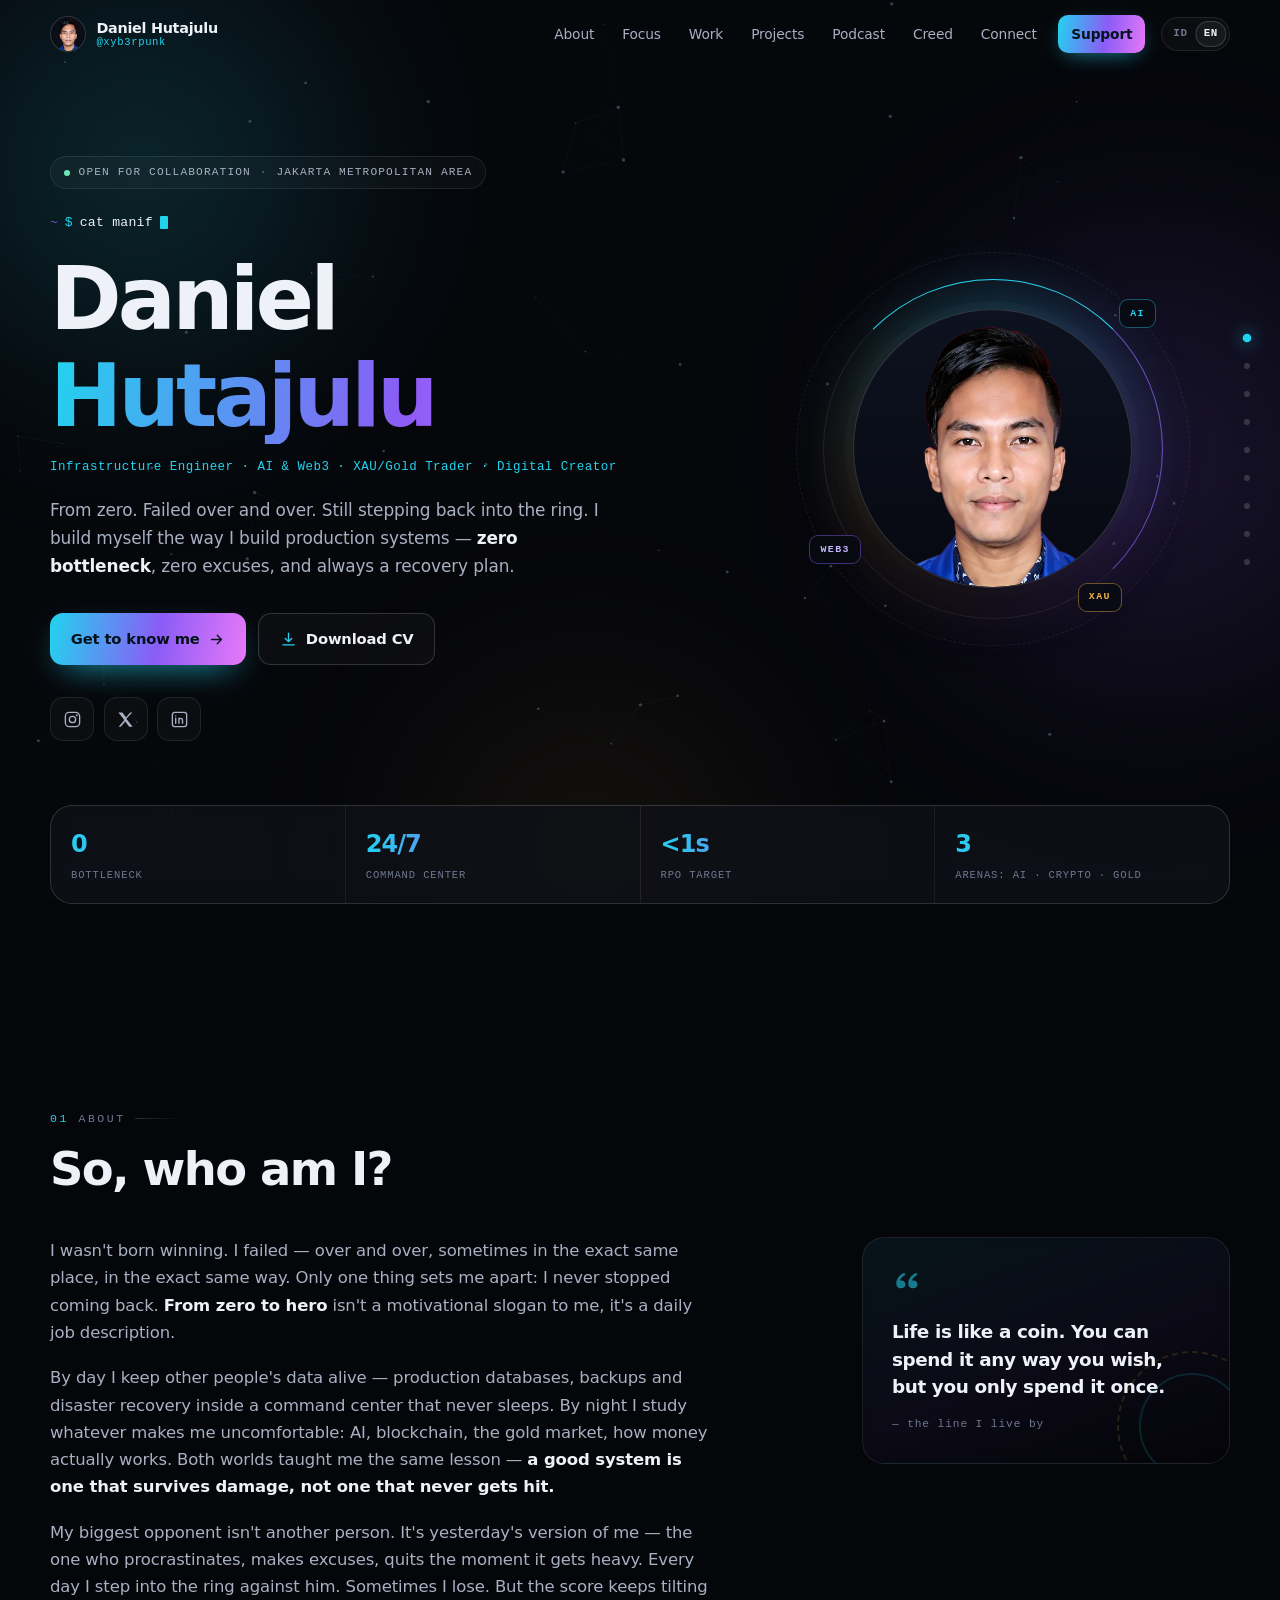
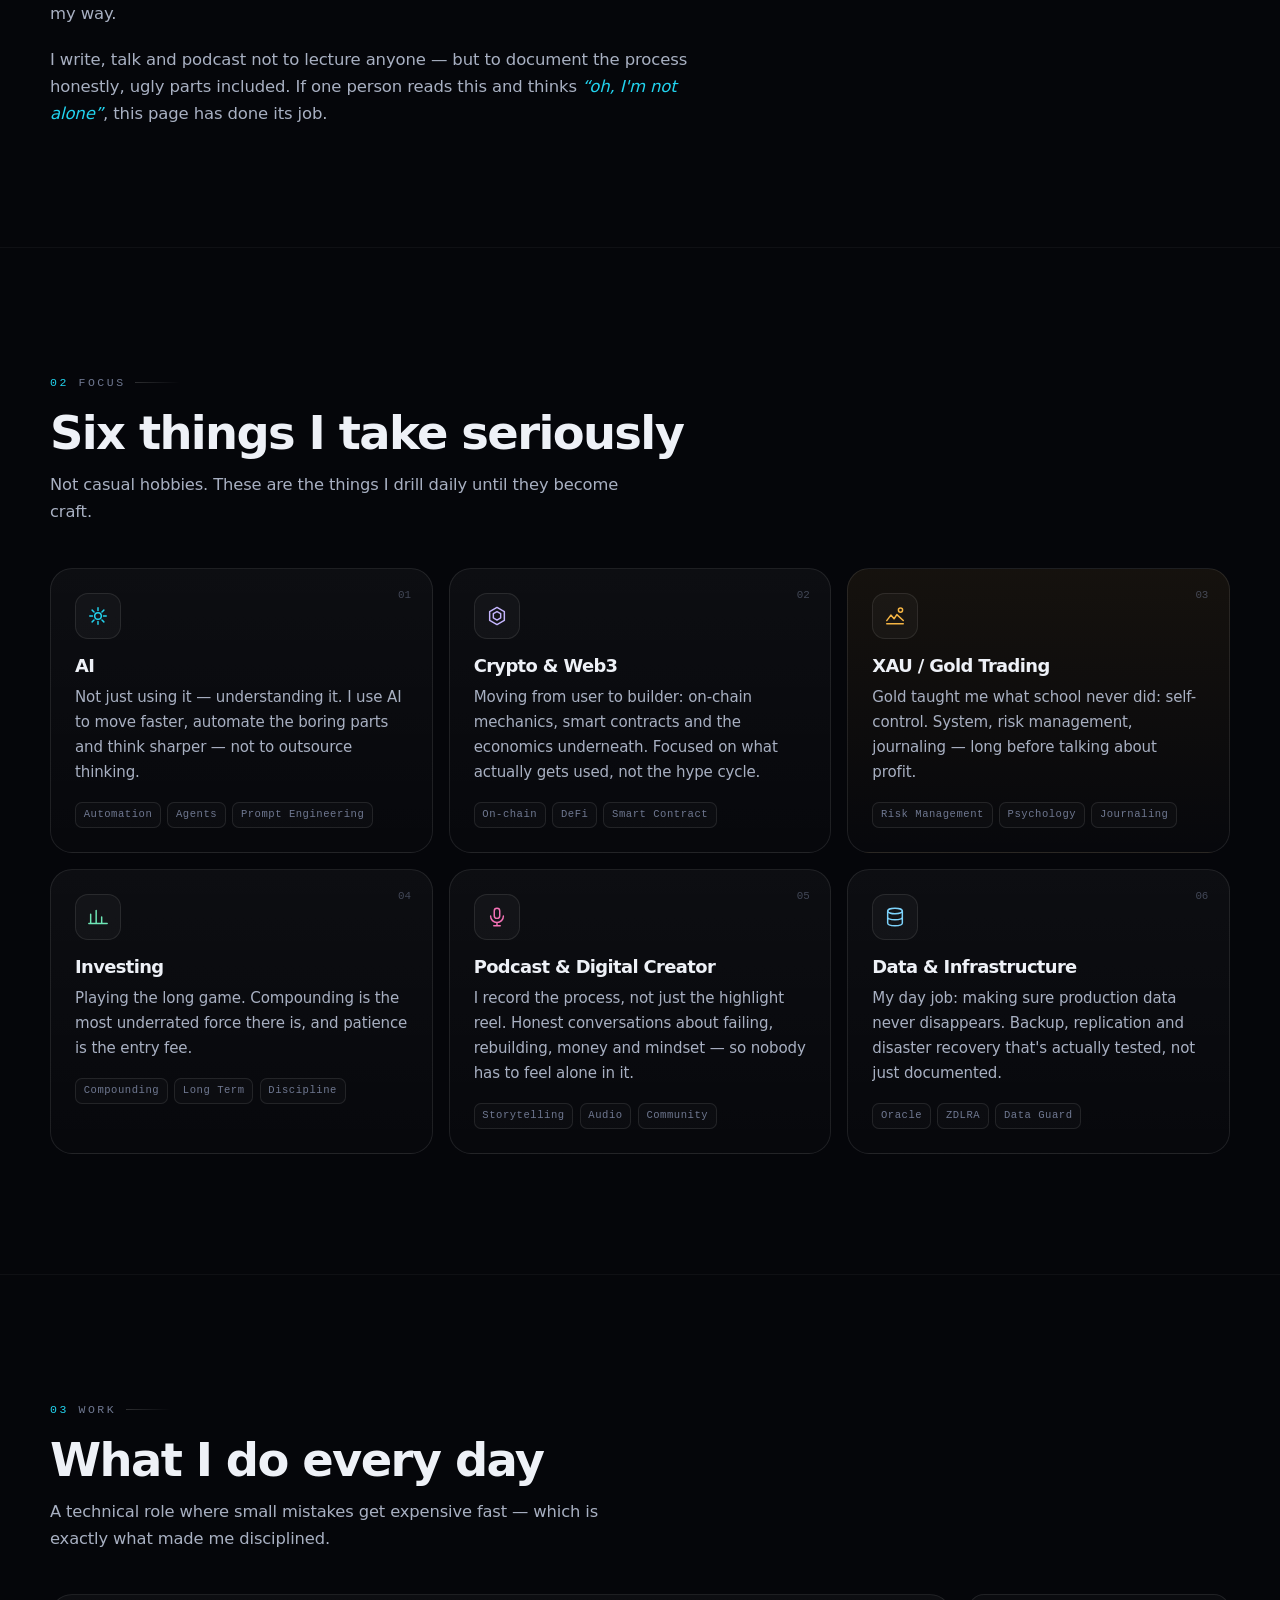
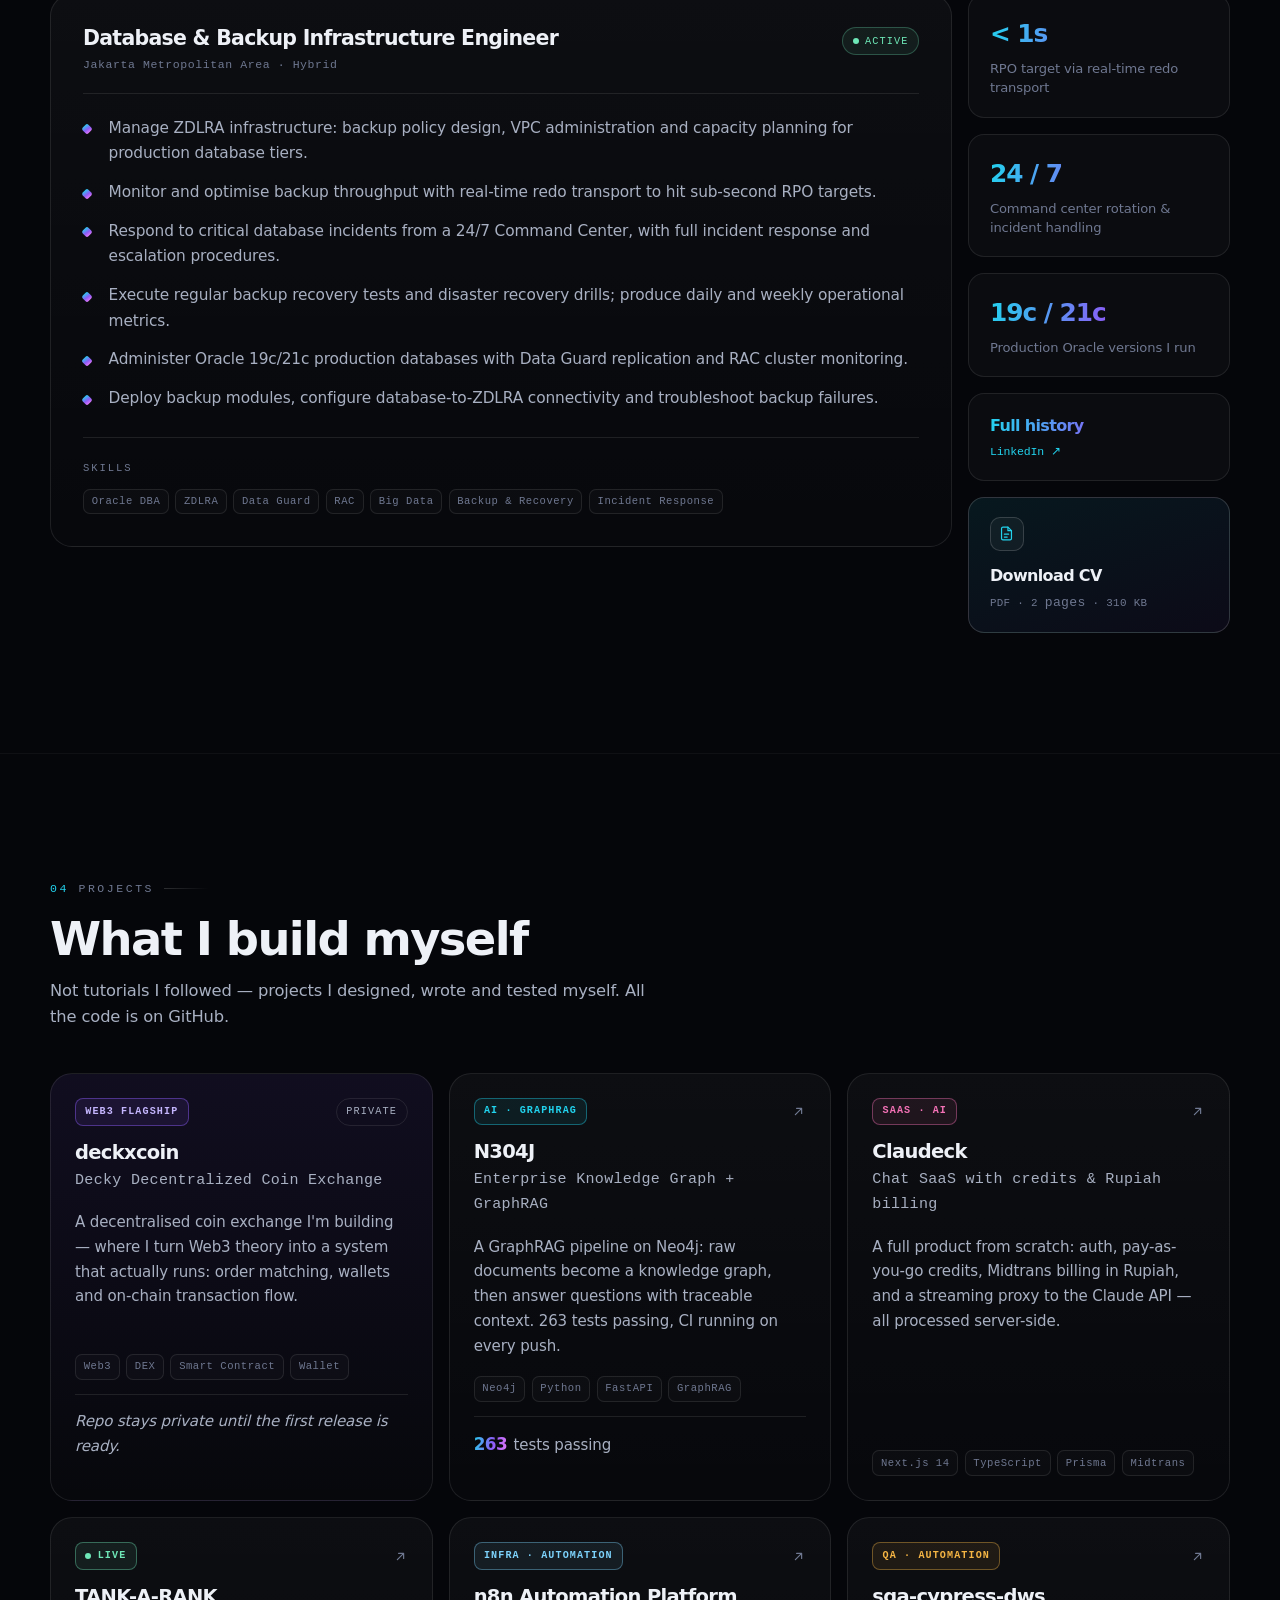
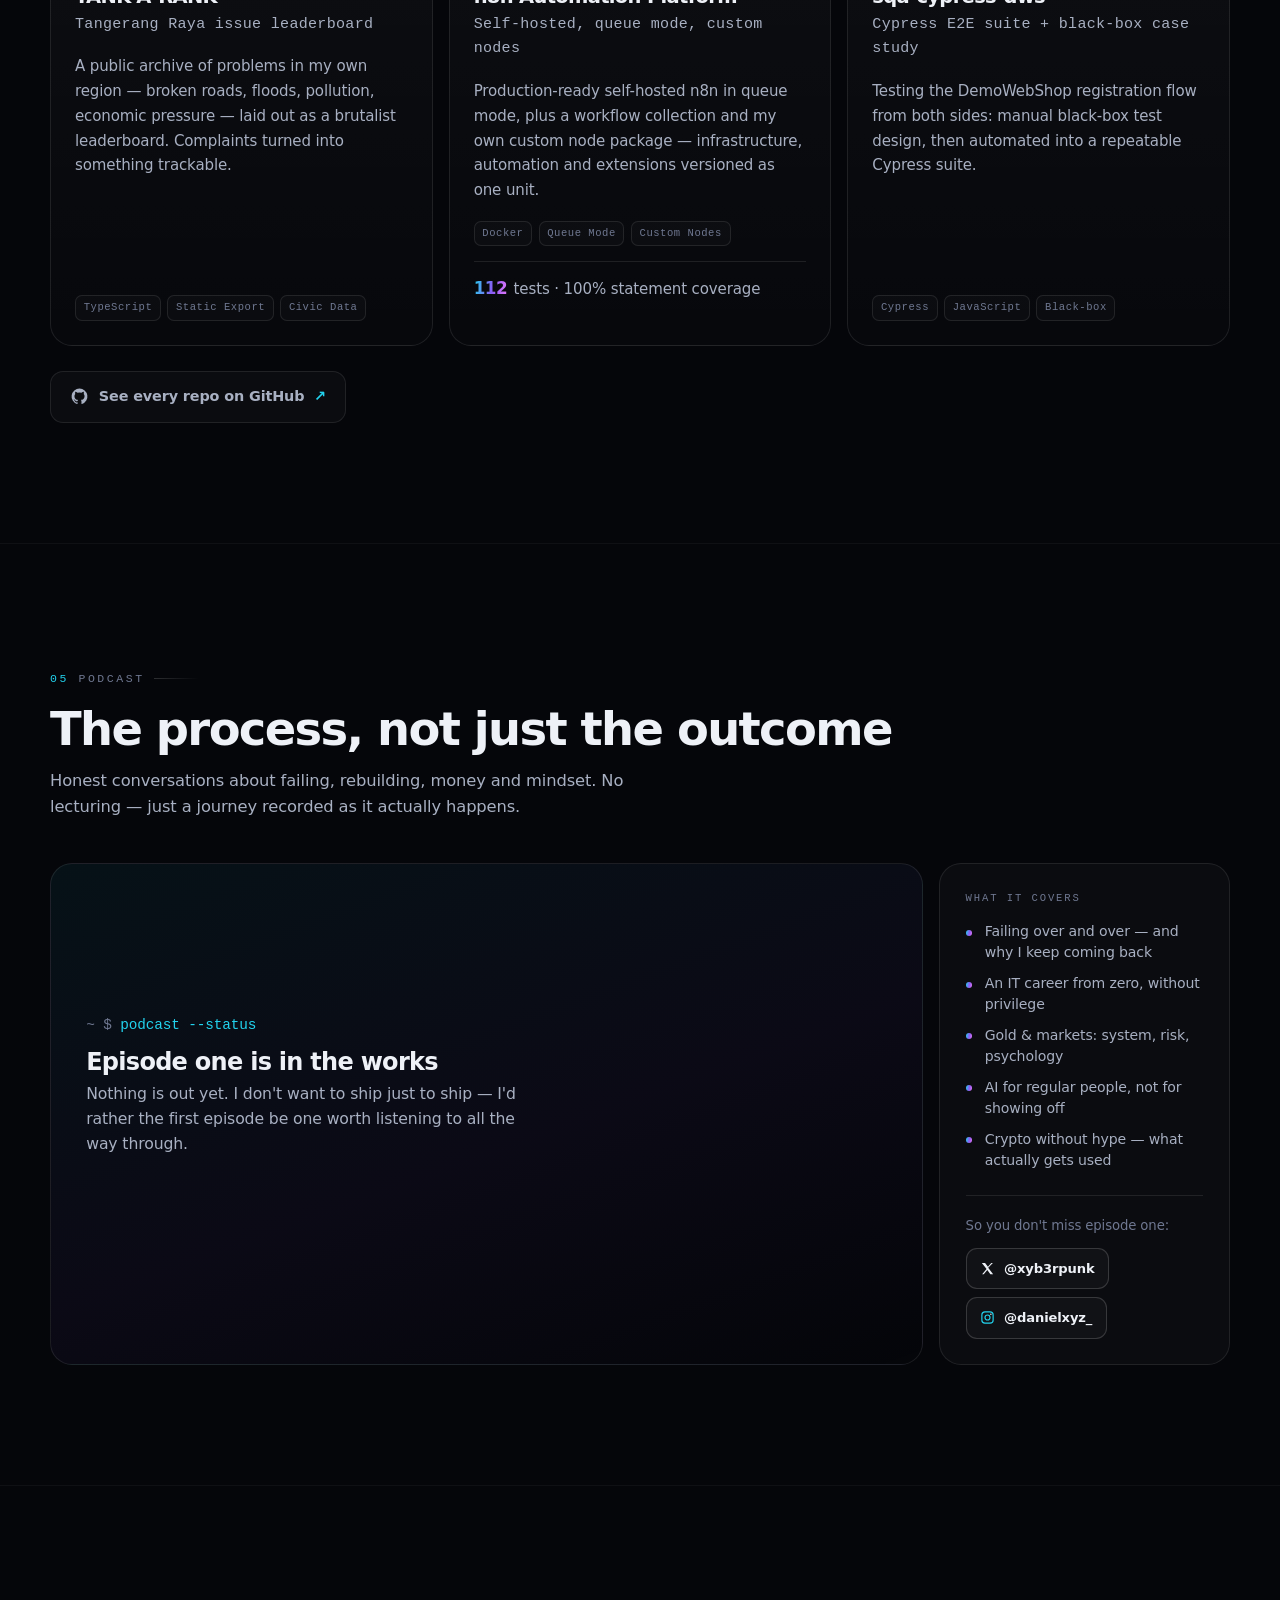
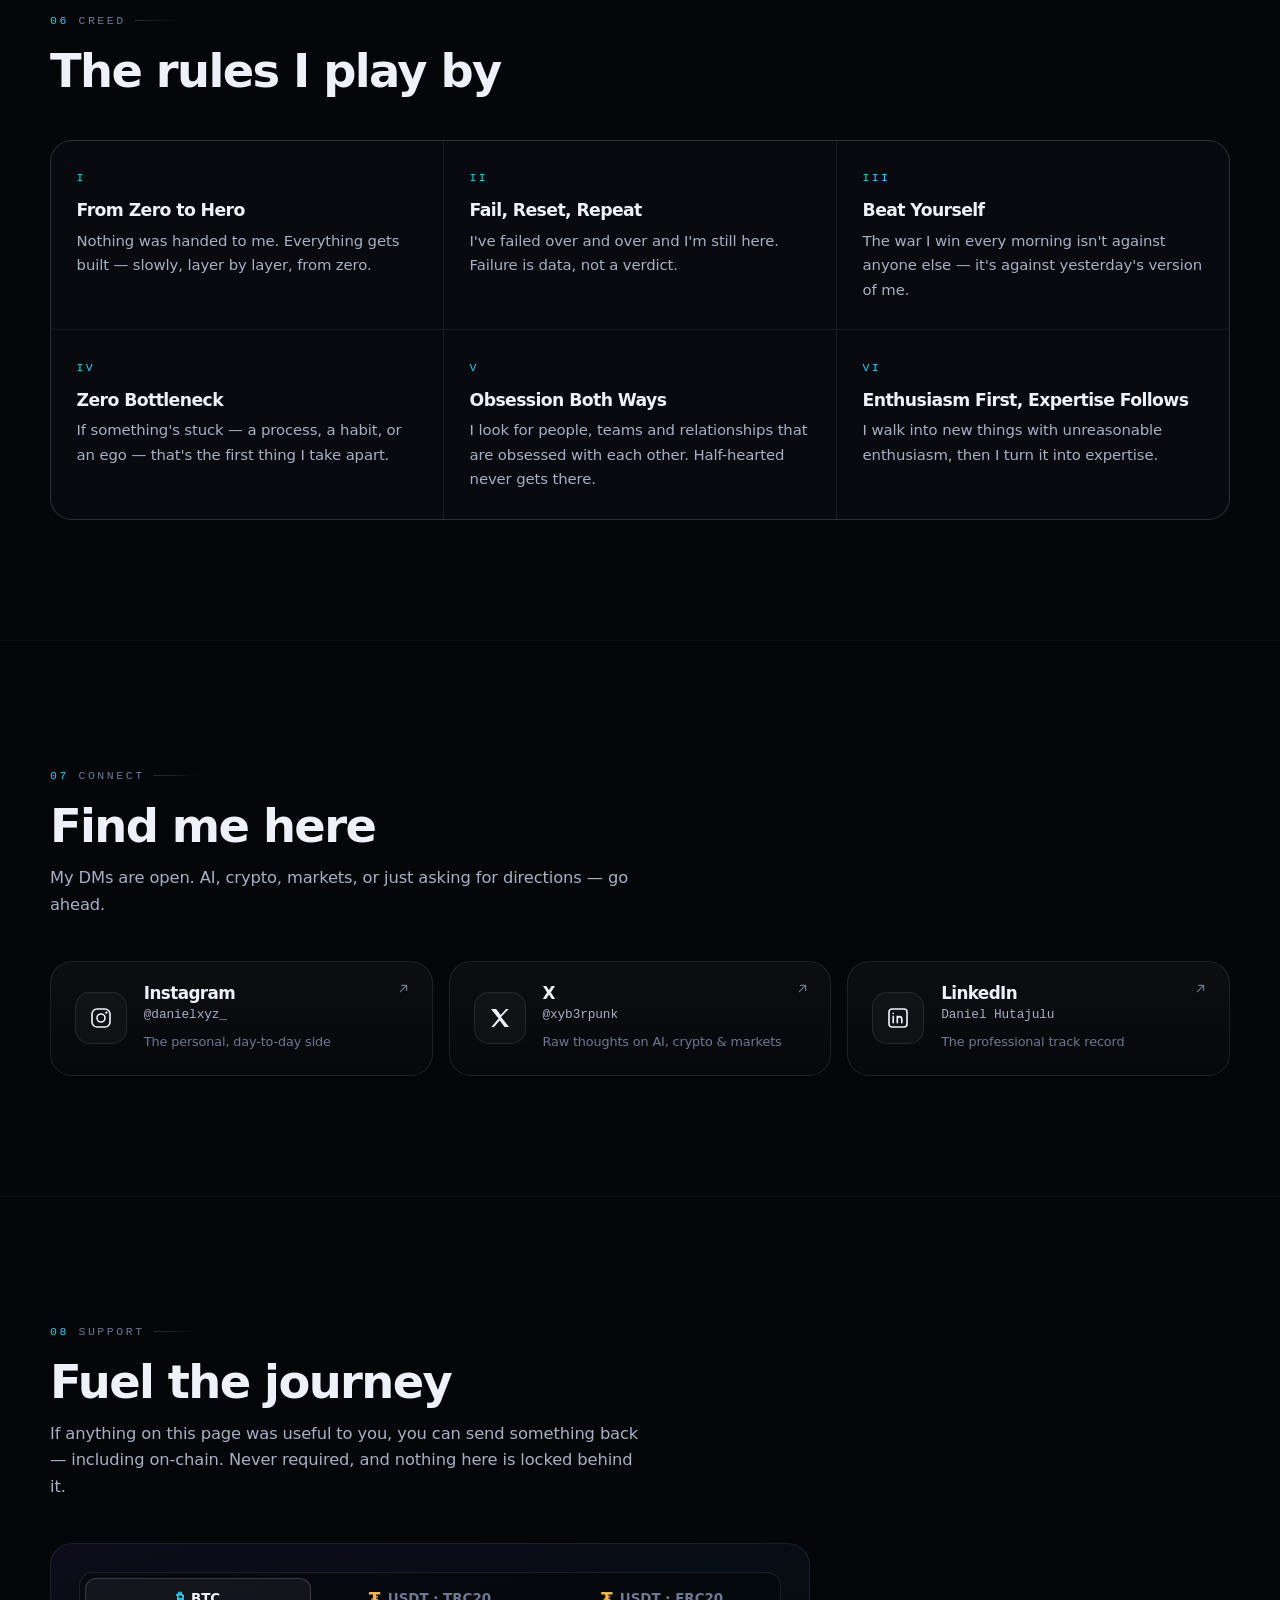
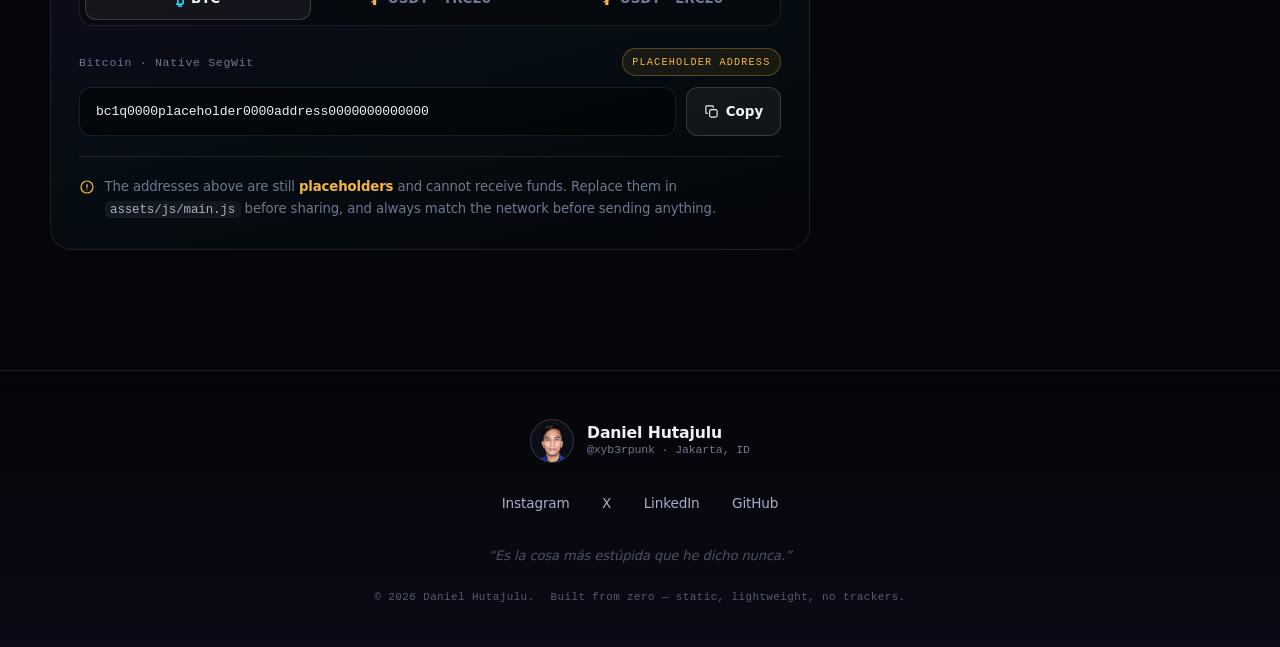
==== commit c9bf7f54: "feat: pindah ke /whoami/, tambah Proyek, Podcast, dan unduh CV Situs sekarang tayang di https://xyb3" ====
--- a/index.html
+++ b/index.html
@@ -7,7 +7,7 @@
 <meta name="description" content="Daniel Hutajulu (@xyb3rpunk) — Infrastructure Engineer, AI &amp; Web3 builder, XAU/gold trader, digital creator. Dari nol, jatuh berkali-kali, tetap balik ke ring. Zero bottleneck.">
 <meta name="author" content="Daniel Hutajulu">
 <meta name="theme-color" content="#05060a">
-<link rel="canonical" href="https://xyb3rpunq.github.io/siapakamu/">
+<link rel="canonical" href="https://xyb3rpunq.github.io/whoami/">
 
 <link rel="icon" href="assets/favicon.ico" sizes="any">
 <link rel="icon" type="image/png" sizes="32x32" href="assets/favicon-32.png">
@@ -17,8 +17,8 @@
 <meta property="og:site_name" content="Daniel Hutajulu">
 <meta property="og:title" content="Daniel Hutajulu — @xyb3rpunk">
 <meta property="og:description" content="Infrastructure Engineer · AI &amp; Web3 · XAU Trader · Digital Creator. Dari nol, jatuh berkali-kali, tetap balik ke ring.">
-<meta property="og:url" content="https://xyb3rpunq.github.io/siapakamu/">
-<meta property="og:image" content="https://xyb3rpunq.github.io/siapakamu/assets/favicon-180.png">
+<meta property="og:url" content="https://xyb3rpunq.github.io/whoami/">
+<meta property="og:image" content="https://xyb3rpunq.github.io/whoami/assets/favicon-180.png">
 <meta property="profile:first_name" content="Daniel">
 <meta property="profile:last_name" content="Hutajulu">
 <meta property="profile:username" content="xyb3rpunk">
@@ -27,7 +27,7 @@
 <meta name="twitter:creator" content="@xyb3rpunk">
 <meta name="twitter:title" content="Daniel Hutajulu — @xyb3rpunk">
 <meta name="twitter:description" content="Infrastructure Engineer · AI &amp; Web3 · XAU Trader · Digital Creator.">
-<meta name="twitter:image" content="https://xyb3rpunq.github.io/siapakamu/assets/favicon-180.png">
+<meta name="twitter:image" content="https://xyb3rpunq.github.io/whoami/assets/favicon-180.png">
 
 <link rel="preload" as="image" href="assets/avatar.webp" type="image/webp">
 <link rel="stylesheet" href="assets/css/style.css">
@@ -39,8 +39,8 @@
   "@type": "Person",
   "name": "Daniel Hutajulu",
   "alternateName": "xyb3rpunk",
-  "url": "https://xyb3rpunq.github.io/siapakamu/",
-  "image": "https://xyb3rpunq.github.io/siapakamu/assets/avatar.png",
+  "url": "https://xyb3rpunq.github.io/whoami/",
+  "image": "https://xyb3rpunq.github.io/whoami/assets/avatar.png",
   "jobTitle": "Database & Backup Infrastructure Engineer",
   "description": "Infrastructure Engineer, AI & Web3 builder, XAU/gold trader and digital creator based in the Jakarta Metropolitan Area.",
   "address": { "@type": "PostalAddress", "addressRegion": "Jakarta Metropolitan Area", "addressCountry": "ID" },
@@ -72,11 +72,13 @@
     </a>
 
     <nav class="nav-links" id="navLinks" aria-label="Navigasi utama">
-      <a href="#about"   data-i18n data-id="Tentang"   data-en="About">Tentang</a>
-      <a href="#focus"   data-i18n data-id="Fokus"     data-en="Focus">Fokus</a>
-      <a href="#work"    data-i18n data-id="Karier"    data-en="Work">Karier</a>
-      <a href="#creed"   data-i18n data-id="Prinsip"   data-en="Creed">Prinsip</a>
-      <a href="#connect" data-i18n data-id="Terhubung" data-en="Connect">Terhubung</a>
+      <a href="#about"    data-i18n data-id="Tentang"   data-en="About">Tentang</a>
+      <a href="#focus"    data-i18n data-id="Fokus"     data-en="Focus">Fokus</a>
+      <a href="#work"     data-i18n data-id="Karier"    data-en="Work">Karier</a>
+      <a href="#projects" data-i18n data-id="Proyek"    data-en="Projects">Proyek</a>
+      <a href="#podcast"  data-i18n data-id="Podcast"   data-en="Podcast">Podcast</a>
+      <a href="#creed"    data-i18n data-id="Prinsip"   data-en="Creed">Prinsip</a>
+      <a href="#connect"  data-i18n data-id="Terhubung" data-en="Connect">Terhubung</a>
       <a href="#support" class="nav-cta" data-i18n data-id="Dukung" data-en="Support">Dukung</a>
     </nav>
 
@@ -92,6 +94,18 @@
   </div>
 </header>
 <div class="nav-scrim" id="navScrim" hidden></div>
+
+<nav class="rail" id="rail" aria-label="Navigasi cepat antar bagian">
+  <a href="#home"     data-rail="Home"><i></i></a>
+  <a href="#about"    data-rail="01"><i></i></a>
+  <a href="#focus"    data-rail="02"><i></i></a>
+  <a href="#work"     data-rail="03"><i></i></a>
+  <a href="#projects" data-rail="04"><i></i></a>
+  <a href="#podcast"  data-rail="05"><i></i></a>
+  <a href="#creed"    data-rail="06"><i></i></a>
+  <a href="#connect"  data-rail="07"><i></i></a>
+  <a href="#support"  data-rail="08"><i></i></a>
+</nav>
 
 <main id="main">
 
@@ -106,6 +120,11 @@
         <span>Jakarta Metropolitan Area</span>
       </p>
 
+      <p class="term reveal" aria-hidden="true">
+        <span class="term-prompt">~</span><span class="term-sym">$</span>
+        <span class="term-cmd" id="termCmd"></span><span class="term-caret"></span>
+      </p>
+
       <h1 class="reveal">
         <span class="h1-line">Daniel</span>
         <span class="h1-line grad">Hutajulu</span>
@@ -128,9 +147,9 @@
           <span data-i18n data-id="Kenalan dulu" data-en="Get to know me">Kenalan dulu</span>
           <svg viewBox="0 0 24 24" aria-hidden="true"><path d="M5 12h14M13 6l6 6-6 6"/></svg>
         </a>
-        <a class="btn btn-ghost" href="#support">
-          <svg viewBox="0 0 24 24" aria-hidden="true"><path d="M12 21s-7-4.35-9.33-8.5C.9 9.3 2.4 5.5 6 4.6c2.2-.56 4.3.4 6 2.4 1.7-2 3.8-2.96 6-2.4 3.6.9 5.1 4.7 3.33 7.9C19 16.65 12 21 12 21z"/></svg>
-          <span data-i18n data-id="Dukung perjalanannya" data-en="Support the journey">Dukung perjalanannya</span>
+        <a class="btn btn-ghost" href="assets/cv/Daniel-Hutajulu-CV.pdf" download="Daniel-Hutajulu-CV.pdf">
+          <svg viewBox="0 0 24 24" aria-hidden="true"><path d="M12 3v12M7.5 10.5L12 15l4.5-4.5M4 19.5h16"/></svg>
+          <span data-i18n data-id="Unduh CV" data-en="Download CV">Unduh CV</span>
         </a>
       </div>
 
@@ -389,7 +408,181 @@
           <b data-i18n data-id="Riwayat lengkap" data-en="Full history">Riwayat lengkap</b>
           <span>LinkedIn ↗</span>
         </a>
-      </div>
+
+        <a class="metric metric-cv reveal" href="assets/cv/Daniel-Hutajulu-CV.pdf" download="Daniel-Hutajulu-CV.pdf">
+          <span class="cv-ico" aria-hidden="true">
+            <svg viewBox="0 0 24 24"><path d="M14 3H7a2 2 0 0 0-2 2v14a2 2 0 0 0 2 2h10a2 2 0 0 0 2-2V8z"/><path d="M14 3v5h5M9 13h6M9 17h4"/></svg>
+          </span>
+          <b data-i18n data-id="Unduh CV" data-en="Download CV">Unduh CV</b>
+          <span class="cv-meta">PDF · 2 <span data-i18n data-id="halaman" data-en="pages">halaman</span> · 310 KB</span>
+        </a>
+      </div>
+    </div>
+  </div>
+</section>
+
+<!-- ══════════ PROJECTS ══════════ -->
+<section class="sec" id="projects">
+  <div class="wrap">
+    <p class="eyebrow reveal"><i>04</i><span data-i18n data-id="Proyek" data-en="Projects">Proyek</span></p>
+    <h2 class="reveal" data-i18n data-id="Yang gue bangun sendiri" data-en="What I build myself">Yang gue bangun sendiri</h2>
+    <p class="sec-lead reveal" data-i18n
+       data-id="Bukan tutorial yang diikutin — proyek yang gue rancang, kode, dan uji sendiri. Semua kode ada di GitHub."
+       data-en="Not tutorials I followed — projects I designed, wrote and tested myself. All the code is on GitHub.">
+      Bukan tutorial yang diikutin — proyek yang gue rancang, kode, dan uji sendiri. Semua kode ada di GitHub.
+    </p>
+
+    <div class="projects">
+
+      <article class="proj reveal proj-flag">
+        <header class="proj-head">
+          <span class="proj-badge b-web3" data-i18n data-id="Unggulan Web3" data-en="Web3 flagship">Unggulan Web3</span>
+          <span class="pill" data-i18n data-id="Privat" data-en="Private">Privat</span>
+        </header>
+        <h3>deckxcoin</h3>
+        <p class="proj-sub">Decky Decentralized Coin Exchange</p>
+        <p data-i18n
+           data-id="Bursa kripto terdesentralisasi yang lagi gue bangun — tempat gue nurunin teori Web3 jadi sistem yang beneran jalan: pencocokan order, dompet, dan alur transaksi on-chain."
+           data-en="A decentralised coin exchange I'm building — where I turn Web3 theory into a system that actually runs: order matching, wallets and on-chain transaction flow.">
+          Bursa kripto terdesentralisasi yang lagi gue bangun — tempat gue nurunin teori Web3 jadi sistem yang beneran jalan: pencocokan order, dompet, dan alur transaksi on-chain.
+        </p>
+        <ul class="tags"><li>Web3</li><li>DEX</li><li>Smart Contract</li><li>Wallet</li></ul>
+        <p class="proj-note" data-i18n
+           data-id="Repo masih privat sampai versi pertamanya siap."
+           data-en="Repo stays private until the first release is ready.">
+          Repo masih privat sampai versi pertamanya siap.
+        </p>
+      </article>
+
+      <a class="proj reveal" href="https://github.com/xyb3rpunq/N304J" target="_blank" rel="noopener noreferrer">
+        <header class="proj-head">
+          <span class="proj-badge b-ai">AI · GraphRAG</span>
+          <svg class="arrow" viewBox="0 0 24 24" aria-hidden="true"><path d="M7 17L17 7M9 7h8v8"/></svg>
+        </header>
+        <h3>N304J</h3>
+        <p class="proj-sub">Enterprise Knowledge Graph + GraphRAG</p>
+        <p data-i18n
+           data-id="Pipeline GraphRAG di atas Neo4j: dokumen mentah diubah jadi knowledge graph, lalu dipakai buat jawab pertanyaan dengan konteks yang bisa ditelusuri. 263 test lulus, CI jalan otomatis."
+           data-en="A GraphRAG pipeline on Neo4j: raw documents become a knowledge graph, then answer questions with traceable context. 263 tests passing, CI running on every push.">
+          Pipeline GraphRAG di atas Neo4j: dokumen mentah diubah jadi knowledge graph, lalu dipakai buat jawab pertanyaan dengan konteks yang bisa ditelusuri. 263 test lulus, CI jalan otomatis.
+        </p>
+        <ul class="tags"><li>Neo4j</li><li>Python</li><li>FastAPI</li><li>GraphRAG</li></ul>
+        <p class="proj-stats"><b>263</b> <span data-i18n data-id="test lulus" data-en="tests passing">test lulus</span></p>
+      </a>
+
+      <a class="proj reveal" href="https://github.com/xyb3rpunq/claudeck" target="_blank" rel="noopener noreferrer">
+        <header class="proj-head">
+          <span class="proj-badge b-saas">SaaS · AI</span>
+          <svg class="arrow" viewBox="0 0 24 24" aria-hidden="true"><path d="M7 17L17 7M9 7h8v8"/></svg>
+        </header>
+        <h3>Claudeck</h3>
+        <p class="proj-sub" data-i18n data-id="Chat SaaS dengan kredit &amp; bayar Rupiah" data-en="Chat SaaS with credits &amp; Rupiah billing">Chat SaaS dengan kredit &amp; bayar Rupiah</p>
+        <p data-i18n
+           data-id="Produk lengkap dari nol: autentikasi, sistem kredit pay-as-you-go, pembayaran Midtrans dalam Rupiah, dan proxy streaming ke API Claude — semua diproses di sisi server."
+           data-en="A full product from scratch: auth, pay-as-you-go credits, Midtrans billing in Rupiah, and a streaming proxy to the Claude API — all processed server-side.">
+          Produk lengkap dari nol: autentikasi, sistem kredit pay-as-you-go, pembayaran Midtrans dalam Rupiah, dan proxy streaming ke API Claude — semua diproses di sisi server.
+        </p>
+        <ul class="tags"><li>Next.js 14</li><li>TypeScript</li><li>Prisma</li><li>Midtrans</li></ul>
+      </a>
+
+      <a class="proj reveal" href="https://xyb3rpunq.github.io/tank-a-rank/" target="_blank" rel="noopener noreferrer">
+        <header class="proj-head">
+          <span class="proj-badge b-live"><i class="dot" aria-hidden="true"></i>Live</span>
+          <svg class="arrow" viewBox="0 0 24 24" aria-hidden="true"><path d="M7 17L17 7M9 7h8v8"/></svg>
+        </header>
+        <h3>TANK-A-RANK</h3>
+        <p class="proj-sub" data-i18n data-id="Papan peringkat masalah Tangerang Raya" data-en="Tangerang Raya issue leaderboard">Papan peringkat masalah Tangerang Raya</p>
+        <p data-i18n
+           data-id="Arsip publik masalah daerah gue sendiri — jalan rusak, banjir, pencemaran, tekanan ekonomi — disusun jadi papan peringkat bergaya brutalis. Data yang biasanya cuma jadi keluhan, dibikin bisa dilacak."
+           data-en="A public archive of problems in my own region — broken roads, floods, pollution, economic pressure — laid out as a brutalist leaderboard. Complaints turned into something trackable.">
+          Arsip publik masalah daerah gue sendiri — jalan rusak, banjir, pencemaran, tekanan ekonomi — disusun jadi papan peringkat bergaya brutalis. Data yang biasanya cuma jadi keluhan, dibikin bisa dilacak.
+        </p>
+        <ul class="tags"><li>TypeScript</li><li>Static Export</li><li>Civic Data</li></ul>
+      </a>
+
+      <a class="proj reveal" href="https://github.com/xyb3rpunq/n8n" target="_blank" rel="noopener noreferrer">
+        <header class="proj-head">
+          <span class="proj-badge b-infra" data-i18n data-id="Infra · Otomasi" data-en="Infra · Automation">Infra · Otomasi</span>
+          <svg class="arrow" viewBox="0 0 24 24" aria-hidden="true"><path d="M7 17L17 7M9 7h8v8"/></svg>
+        </header>
+        <h3 data-i18n data-id="Platform Otomasi n8n" data-en="n8n Automation Platform">Platform Otomasi n8n</h3>
+        <p class="proj-sub" data-i18n data-id="Self-hosted, queue mode, node kustom" data-en="Self-hosted, queue mode, custom nodes">Self-hosted, queue mode, node kustom</p>
+        <p data-i18n
+           data-id="n8n self-hosted siap produksi dalam queue mode, plus koleksi workflow dan package node bikinan sendiri — infrastruktur, otomasi, dan ekstensinya diversikan sebagai satu kesatuan."
+           data-en="Production-ready self-hosted n8n in queue mode, plus a workflow collection and my own custom node package — infrastructure, automation and extensions versioned as one unit.">
+          n8n self-hosted siap produksi dalam queue mode, plus koleksi workflow dan package node bikinan sendiri — infrastruktur, otomasi, dan ekstensinya diversikan sebagai satu kesatuan.
+        </p>
+        <ul class="tags"><li>Docker</li><li>Queue Mode</li><li>Custom Nodes</li></ul>
+        <p class="proj-stats"><b>112</b> <span data-i18n data-id="test · 100% statement coverage" data-en="tests · 100% statement coverage">test · 100% statement coverage</span></p>
+      </a>
+
+      <a class="proj reveal" href="https://github.com/xyb3rpunq/sqa-cypress-dws" target="_blank" rel="noopener noreferrer">
+        <header class="proj-head">
+          <span class="proj-badge b-qa">QA · Automation</span>
+          <svg class="arrow" viewBox="0 0 24 24" aria-hidden="true"><path d="M7 17L17 7M9 7h8v8"/></svg>
+        </header>
+        <h3>sqa-cypress-dws</h3>
+        <p class="proj-sub" data-i18n data-id="Suite E2E Cypress + studi kasus black-box" data-en="Cypress E2E suite + black-box case study">Suite E2E Cypress + studi kasus black-box</p>
+        <p data-i18n
+           data-id="Pengujian alur registrasi DemoWebShop dari dua sisi: perancangan test case black-box manual, lalu diotomasi jadi suite Cypress yang bisa dijalankan berulang."
+           data-en="Testing the DemoWebShop registration flow from both sides: manual black-box test design, then automated into a repeatable Cypress suite.">
+          Pengujian alur registrasi DemoWebShop dari dua sisi: perancangan test case black-box manual, lalu diotomasi jadi suite Cypress yang bisa dijalankan berulang.
+        </p>
+        <ul class="tags"><li>Cypress</li><li>JavaScript</li><li>Black-box</li></ul>
+      </a>
+
+    </div>
+
+    <a class="ghlink reveal" href="https://github.com/xyb3rpunq" target="_blank" rel="noopener noreferrer">
+      <svg viewBox="0 0 24 24" aria-hidden="true"><path d="M12 2a10 10 0 0 0-3.16 19.49c.5.09.68-.22.68-.48v-1.7c-2.78.6-3.37-1.34-3.37-1.34-.45-1.16-1.11-1.47-1.11-1.47-.91-.62.07-.61.07-.61 1 .07 1.53 1.03 1.53 1.03.89 1.53 2.34 1.09 2.91.83.09-.65.35-1.09.63-1.34-2.22-.25-4.56-1.11-4.56-4.95 0-1.09.39-1.99 1.03-2.69-.1-.25-.45-1.27.1-2.65 0 0 .84-.27 2.75 1.03a9.5 9.5 0 0 1 5 0c1.91-1.3 2.75-1.03 2.75-1.03.55 1.38.2 2.4.1 2.65.64.7 1.03 1.6 1.03 2.69 0 3.85-2.34 4.7-4.57 4.95.36.31.68.92.68 1.85v2.74c0 .27.18.58.69.48A10 10 0 0 0 12 2z" fill="currentColor" stroke="none"/></svg>
+      <span data-i18n data-id="Lihat semua repo di GitHub" data-en="See every repo on GitHub">Lihat semua repo di GitHub</span>
+      <b>↗</b>
+    </a>
+  </div>
+</section>
+
+<!-- ══════════ PODCAST ══════════ -->
+<section class="sec" id="podcast">
+  <div class="wrap">
+    <p class="eyebrow reveal"><i>05</i><span>Podcast</span></p>
+    <h2 class="reveal" data-i18n data-id="Prosesnya, bukan cuma hasilnya" data-en="The process, not just the outcome">Prosesnya, bukan cuma hasilnya</h2>
+    <p class="sec-lead reveal" data-i18n
+       data-id="Obrolan jujur soal gagal, bangkit, duit, dan mental. Nggak ada nada menggurui — cuma catatan perjalanan yang direkam apa adanya."
+       data-en="Honest conversations about failing, rebuilding, money and mindset. No lecturing — just a journey recorded as it actually happens.">
+      Obrolan jujur soal gagal, bangkit, duit, dan mental. Nggak ada nada menggurui — cuma catatan perjalanan yang direkam apa adanya.
+    </p>
+
+    <div class="pod reveal">
+      <div class="pod-main">
+        <div class="pod-player" id="podPlayer" data-empty="true">
+          <!-- diisi assets/js/main.js dari konfigurasi EPISODES -->
+        </div>
+      </div>
+
+      <aside class="pod-side">
+        <p class="pod-side-label" data-i18n data-id="Yang bakal dibahas" data-en="What it covers">Yang bakal dibahas</p>
+        <ul class="pod-topics">
+          <li data-i18n data-id="Gagal berulang kali — dan kenapa gue balik lagi" data-en="Failing over and over — and why I keep coming back">Gagal berulang kali — dan kenapa gue balik lagi</li>
+          <li data-i18n data-id="Karier IT dari nol, tanpa privilege" data-en="An IT career from zero, without privilege">Karier IT dari nol, tanpa privilege</li>
+          <li data-i18n data-id="Emas &amp; market: sistem, risiko, psikologi" data-en="Gold &amp; markets: system, risk, psychology">Emas &amp; market: sistem, risiko, psikologi</li>
+          <li data-i18n data-id="AI buat orang biasa, bukan buat pamer" data-en="AI for regular people, not for showing off">AI buat orang biasa, bukan buat pamer</li>
+          <li data-i18n data-id="Kripto tanpa hype — apa yang beneran kepakai" data-en="Crypto without hype — what actually gets used">Kripto tanpa hype — apa yang beneran kepakai</li>
+        </ul>
+
+        <div class="pod-follow">
+          <p data-i18n data-id="Biar nggak ketinggalan episode pertama:" data-en="So you don't miss episode one:">Biar nggak ketinggalan episode pertama:</p>
+          <div class="pod-follow-btns">
+            <a class="btn btn-ghost btn-sm" href="https://x.com/xyb3rpunk" target="_blank" rel="noopener noreferrer" aria-label="X — @xyb3rpunk">
+              <svg viewBox="0 0 24 24" aria-hidden="true"><path d="M3 3l7.5 9.6L3.4 21H6l5.7-6.6L16.6 21H21l-7.9-10.1L20.6 3H18l-5.3 6.1L8.1 3H3z" fill="currentColor" stroke="none"/></svg>
+              <span>@xyb3rpunk</span>
+            </a>
+            <a class="btn btn-ghost btn-sm" href="https://www.instagram.com/danielxyz_/" target="_blank" rel="noopener noreferrer" aria-label="Instagram — @danielxyz_">
+              <svg viewBox="0 0 24 24" aria-hidden="true"><rect x="3" y="3" width="18" height="18" rx="5"/><circle cx="12" cy="12" r="4"/><circle cx="17.4" cy="6.6" r="1.2" fill="currentColor" stroke="none"/></svg>
+              <span>@danielxyz_</span>
+            </a>
+          </div>
+        </div>
+      </aside>
     </div>
   </div>
 </section>
@@ -397,7 +590,7 @@
 <!-- ══════════ CREED ══════════ -->
 <section class="sec" id="creed">
   <div class="wrap">
-    <p class="eyebrow reveal"><i>04</i><span data-i18n data-id="Prinsip" data-en="Creed">Prinsip</span></p>
+    <p class="eyebrow reveal"><i>06</i><span data-i18n data-id="Prinsip" data-en="Creed">Prinsip</span></p>
     <h2 class="reveal" data-i18n data-id="Aturan main gue" data-en="The rules I play by">Aturan main gue</h2>
 
     <ol class="creed">
@@ -444,7 +637,7 @@
 <!-- ══════════ CONNECT ══════════ -->
 <section class="sec" id="connect">
   <div class="wrap">
-    <p class="eyebrow reveal"><i>05</i><span data-i18n data-id="Terhubung" data-en="Connect">Terhubung</span></p>
+    <p class="eyebrow reveal"><i>07</i><span data-i18n data-id="Terhubung" data-en="Connect">Terhubung</span></p>
     <h2 class="reveal" data-i18n data-id="Ketemu gue di sini" data-en="Find me here">Ketemu gue di sini</h2>
     <p class="sec-lead reveal" data-i18n
        data-id="DM gue kebuka. Mau ngobrolin AI, kripto, market, atau sekadar nanya jalan — silakan."
@@ -495,7 +688,7 @@
 <!-- ══════════ SUPPORT ══════════ -->
 <section class="sec" id="support">
   <div class="wrap">
-    <p class="eyebrow reveal"><i>06</i><span data-i18n data-id="Dukung" data-en="Support">Dukung</span></p>
+    <p class="eyebrow reveal"><i>08</i><span data-i18n data-id="Dukung" data-en="Support">Dukung</span></p>
     <h2 class="reveal" data-i18n data-id="Traktir perjalanannya" data-en="Fuel the journey">Traktir perjalanannya</h2>
     <p class="sec-lead reveal" data-i18n
        data-id="Kalau ada satu hal di halaman ini yang kepake buat lo, lo boleh balikin dalam bentuk apa pun — termasuk on-chain. Nggak wajib, dan nggak ada yang dikunci di balik ini."
--- a/assets/css/style.css
+++ b/assets/css/style.css
@@ -141,6 +141,21 @@
 .burger[aria-expanded="true"] span:nth-child(3){transform:translateY(-5px) rotate(-45deg)}
 .nav-scrim{position:fixed;inset:0;z-index:105;background:rgba(3,4,8,.6);backdrop-filter:blur(3px)}
 
+/* ── section rail (desktop only) ─────────────────────────── */
+.rail{position:fixed;right:20px;top:50%;transform:translateY(-50%);z-index:108;display:none;flex-direction:column;gap:2px}
+.rail a{position:relative;display:grid;place-items:center;width:26px;height:26px;border-radius:8px;transition:background .25s}
+.rail i{display:block;width:6px;height:6px;border-radius:50%;background:var(--line-2);transition:background .3s var(--ease),transform .3s var(--ease),box-shadow .3s}
+.rail a:hover i{background:var(--ink-3);transform:scale(1.3)}
+.rail a.is-active i{background:var(--cy);transform:scale(1.45);box-shadow:0 0 12px rgba(34,211,238,.9)}
+.rail a::after{
+  content:attr(data-rail);position:absolute;right:calc(100% + 8px);top:50%;transform:translateY(-50%) translateX(6px);
+  font-family:var(--mono);font-size:.62rem;letter-spacing:.12em;color:var(--ink-2);white-space:nowrap;
+  background:rgba(9,11,18,.9);border:1px solid var(--line);border-radius:7px;padding:.2rem .45rem;
+  opacity:0;pointer-events:none;transition:opacity .22s,transform .22s var(--ease);
+}
+.rail a:hover::after,.rail a:focus-visible::after{opacity:1;transform:translateY(-50%) translateX(0)}
+@media (min-width:1180px){.rail{display:flex}}
+
 /* ── shared section furniture ────────────────────────────── */
 .sec{padding:clamp(4.5rem,10vw,7.5rem) 0;position:relative}
 .sec + .sec{border-top:1px solid rgba(255,255,255,.045)}
@@ -181,6 +196,18 @@
 .status{display:inline-flex;align-items:center;gap:.55rem;font-family:var(--mono);font-size:.7rem;letter-spacing:.1em;text-transform:uppercase;color:var(--ink-2);border:1px solid var(--line);background:var(--panel);padding:.4rem .8rem;border-radius:999px;margin-bottom:1.4rem}
 .status .dot{color:#6ee7b7}
 .status b{color:var(--ink-3);font-weight:400}
+
+/* terminal line — nods to the /whoami/ url */
+.term{
+  display:flex;align-items:center;gap:.42rem;margin-bottom:1.1rem;
+  font-family:var(--mono);font-size:.82rem;letter-spacing:.02em;color:var(--ink-2);
+  min-height:1.4em;
+}
+.term-prompt{color:var(--vi,#8b5cf6);opacity:.8}
+.term-sym{color:var(--cy)}
+.term-cmd{color:var(--ink)}
+.term-caret{width:8px;height:1.05em;background:var(--cy);border-radius:1px;animation:blink 1.05s steps(2,start) infinite;flex:none}
+@keyframes blink{50%{opacity:0}}
 
 .hero h1{font-size:clamp(2.8rem,8.5vw,5.4rem);font-weight:800;letter-spacing:-.045em;margin-bottom:.8rem}
 .h1-line{display:block}
@@ -312,6 +339,110 @@
 .metric-link:hover{transform:translateY(-3px);border-color:var(--cy);background:var(--panel-2)}
 .metric-link b{font-size:1rem}
 .metric-link span{color:var(--cy);font-family:var(--mono);font-size:.72rem}
+
+.metric-cv{background:linear-gradient(160deg,rgba(34,211,238,.09),rgba(139,92,246,.06));border-color:var(--line-2)}
+.metric-cv b{font-size:1rem;background:none;color:var(--ink);-webkit-text-fill-color:currentColor}
+.metric-cv .cv-ico{width:34px;height:34px;border-radius:10px;display:grid;place-items:center;margin-bottom:.5rem;border:1px solid var(--line-2);background:rgba(255,255,255,.04);color:var(--cy)}
+.metric-cv .cv-ico svg{width:17px;height:17px;fill:none;stroke:currentColor;stroke-width:1.7;stroke-linecap:round;stroke-linejoin:round}
+.metric-cv .cv-meta{font-family:var(--mono);font-size:.68rem;color:var(--ink-3);letter-spacing:.03em}
+.metric-cv:hover{transform:translateY(-3px);border-color:var(--cy)}
+
+/* ── projects ────────────────────────────────────────────── */
+.projects{display:grid;grid-template-columns:repeat(auto-fit,minmax(330px,1fr));gap:1rem}
+.proj{
+  position:relative;overflow:hidden;display:flex;flex-direction:column;
+  border:1px solid var(--line);border-radius:var(--r-lg);
+  background:linear-gradient(180deg,rgba(255,255,255,.035),rgba(255,255,255,.012));
+  padding:1.5rem;
+  transition:transform .3s var(--ease),border-color .3s,box-shadow .3s;
+}
+.proj::before{
+  content:"";position:absolute;inset:0;opacity:0;pointer-events:none;transition:opacity .35s;
+  background:radial-gradient(430px circle at var(--mx,50%) var(--my,0%),rgba(139,92,246,.13),transparent 62%);
+}
+a.proj:hover,a.proj:focus-visible{transform:translateY(-5px);border-color:var(--line-2);box-shadow:0 26px 52px -30px rgba(0,0,0,.95)}
+.proj:hover::before{opacity:1}
+.proj-head{display:flex;align-items:center;justify-content:space-between;gap:.7rem;margin-bottom:1rem}
+.proj .arrow{width:15px;height:15px;fill:none;stroke:var(--ink-3);stroke-width:1.9;stroke-linecap:round;stroke-linejoin:round;flex:none;transition:transform .28s var(--ease),stroke .28s}
+a.proj:hover .arrow{transform:translate(3px,-3px);stroke:var(--cy)}
+.proj-badge{
+  display:inline-flex;align-items:center;gap:.4rem;
+  font-family:var(--mono);font-size:.63rem;letter-spacing:.11em;text-transform:uppercase;font-weight:700;
+  padding:.28rem .58rem;border-radius:8px;border:1px solid var(--line-2);color:var(--ink-2);
+}
+.b-web3{color:#c4b5fd;border-color:rgba(139,92,246,.45);background:rgba(139,92,246,.1)}
+.b-ai{color:var(--cy);border-color:rgba(34,211,238,.4);background:rgba(34,211,238,.08)}
+.b-saas{color:#f472b6;border-color:rgba(244,114,182,.4);background:rgba(244,114,182,.08)}
+.b-live{color:#6ee7b7;border-color:rgba(110,231,183,.38);background:rgba(110,231,183,.08)}
+.b-infra{color:#7dd3fc;border-color:rgba(125,211,252,.38);background:rgba(125,211,252,.08)}
+.b-qa{color:var(--gd);border-color:rgba(245,181,68,.38);background:rgba(245,181,68,.08)}
+.proj h3{font-size:1.22rem;margin-bottom:.25rem}
+.proj-sub{font-family:var(--mono);font-size:.75rem;color:var(--ink-3);letter-spacing:.02em;margin-bottom:.8rem}
+.proj > p{color:var(--ink-2);font-size:.94rem;margin-bottom:1.1rem}
+.proj .tags{margin-top:auto}
+.proj-stats{margin-top:.9rem;padding-top:.85rem;border-top:1px solid var(--line);font-size:.78rem;color:var(--ink-3);display:flex;align-items:baseline;gap:.4rem}
+.proj-stats b{font-size:1.05rem;font-weight:800;letter-spacing:-.03em;background:var(--grad);-webkit-background-clip:text;background-clip:text;color:transparent}
+.proj-note{margin-top:.9rem;padding-top:.85rem;border-top:1px solid var(--line);font-size:.78rem;color:var(--ink-3);font-style:italic}
+.proj-flag{background:linear-gradient(180deg,rgba(139,92,246,.09),rgba(255,255,255,.012))}
+
+.ghlink{
+  display:inline-flex;align-items:center;gap:.6rem;margin-top:1.6rem;
+  padding:.8rem 1.2rem;border-radius:13px;border:1px solid var(--line);background:var(--panel);
+  font-size:.9rem;font-weight:600;color:var(--ink-2);
+  transition:transform .22s var(--ease),border-color .22s,color .22s,background .22s;
+}
+.ghlink svg{width:19px;height:19px;color:var(--ink-2);transition:color .22s}
+.ghlink b{color:var(--cy);font-weight:700}
+.ghlink:hover{transform:translateY(-2px);border-color:var(--cy);color:var(--ink);background:var(--panel-2)}
+.ghlink:hover svg{color:var(--ink)}
+
+/* ── podcast ─────────────────────────────────────────────── */
+.pod{display:grid;grid-template-columns:minmax(0,1.5fr) minmax(0,.5fr);gap:1rem;align-items:stretch}
+.pod-main{display:flex}
+.pod-player{
+  flex:1;position:relative;overflow:hidden;
+  border:1px solid var(--line);border-radius:var(--r-lg);
+  background:linear-gradient(160deg,rgba(34,211,238,.06),rgba(139,92,246,.05) 55%,transparent);
+  padding:clamp(1.4rem,3.5vw,2.2rem);
+  display:flex;flex-direction:column;justify-content:center;
+}
+
+/* empty state — console card */
+.pod-console{font-family:var(--mono);font-size:.9rem;line-height:1.9;color:var(--ink-2)}
+.pod-console .l1{color:var(--ink-3)}
+.pod-console .l1 b{color:var(--cy);font-weight:400}
+.pod-console .l2{color:var(--ink);font-size:1.5rem;font-weight:700;letter-spacing:-.03em;font-family:var(--sans);margin:.5rem 0 .3rem;line-height:1.2}
+.pod-console .l3{color:var(--ink-2);font-family:var(--sans);font-size:.98rem;letter-spacing:-.008em;max-width:46ch;line-height:1.6}
+.pod-wave{display:flex;align-items:flex-end;gap:3px;height:34px;margin-top:1.6rem}
+.pod-wave i{display:block;width:3px;border-radius:2px;background:linear-gradient(180deg,var(--cy),rgba(139,92,246,.5));animation:eq 1.4s var(--ease) infinite alternate}
+@keyframes eq{from{height:16%}to{height:100%}}
+
+/* populated state */
+.pod-stage{width:100%}
+.pod-embed{border:0;width:100%;border-radius:14px;display:block;background:rgba(0,0,0,.4);min-height:180px}
+.pod-list{list-style:none;margin:1.1rem 0 0;padding:0;display:grid;gap:.4rem}
+.pod-ep{
+  width:100%;text-align:left;display:flex;align-items:center;gap:.75rem;
+  padding:.7rem .85rem;border-radius:12px;border:1px solid transparent;
+  color:var(--ink-2);font-size:.88rem;transition:background .22s,border-color .22s,color .22s;
+}
+.pod-ep:hover{background:var(--panel-2);color:var(--ink)}
+.pod-ep.is-playing{border-color:rgba(34,211,238,.4);background:rgba(34,211,238,.07);color:var(--ink)}
+.pod-ep b{font-family:var(--mono);font-size:.7rem;color:var(--cy);flex:none}
+
+.pod-side{
+  border:1px solid var(--line);border-radius:var(--r-lg);background:var(--panel);
+  padding:clamp(1.3rem,3vw,1.6rem);display:flex;flex-direction:column;
+}
+.pod-side-label{font-family:var(--mono);font-size:.66rem;letter-spacing:.18em;text-transform:uppercase;color:var(--ink-3);margin-bottom:.9rem}
+.pod-topics{display:grid;gap:.6rem;margin-bottom:1.5rem}
+.pod-topics li{position:relative;padding-left:1.2rem;font-size:.88rem;color:var(--ink-2);line-height:1.5}
+.pod-topics li::before{content:"";position:absolute;left:0;top:.6em;width:6px;height:6px;border-radius:50%;background:var(--grad)}
+.pod-follow{margin-top:auto;padding-top:1.2rem;border-top:1px solid var(--line)}
+.pod-follow > p{font-size:.83rem;color:var(--ink-3);margin-bottom:.7rem}
+.pod-follow-btns{display:flex;flex-wrap:wrap;gap:.5rem}
+.btn-sm{padding:.55rem .85rem;border-radius:11px;font-size:.82rem}
+.btn-sm svg{width:15px;height:15px}
 
 /* ── creed ───────────────────────────────────────────────── */
 .creed{display:grid;grid-template-columns:repeat(auto-fit,minmax(320px,1fr));gap:1px;border:1px solid var(--line);border-radius:var(--r-lg);overflow:hidden;background:var(--line)}
@@ -433,9 +564,17 @@
 html.js .reveal.is-in{opacity:1;transform:none}
 
 /* ── responsive ──────────────────────────────────────────── */
+/* keep the 7-link navbar from crowding the brand on mid screens */
+@media (min-width:821px) and (max-width:1090px){
+  .nav-links a{padding:.5rem .55rem;font-size:.82rem}
+  .brand-txt i{display:none}
+}
+
 @media (max-width:960px){
+  .pod{grid-template-columns:1fr}
   .hero-grid{grid-template-columns:1fr;text-align:center}
   .hero-copy{display:flex;flex-direction:column;align-items:center}
+  .term{justify-content:center}
   .lead{max-width:60ch}
   .hero-cta,.hero-socials{justify-content:center}
   .hero-visual{order:-1}
@@ -474,7 +613,9 @@
   .ticker b{font-size:1.25rem}
   .quote-card{padding:1.4rem}
   .quote-card blockquote{font-size:1.03rem}
-  .creed li,.card,.social-card{padding:1.3rem}
+  .creed li,.card,.social-card,.proj{padding:1.3rem}
+  .pod-console .l2{font-size:1.25rem}
+  .ghlink{width:100%;justify-content:center}
   .social-card{gap:.9rem}
   .social-ico{width:46px;height:46px}
   .dtab{flex:1 1 100%}
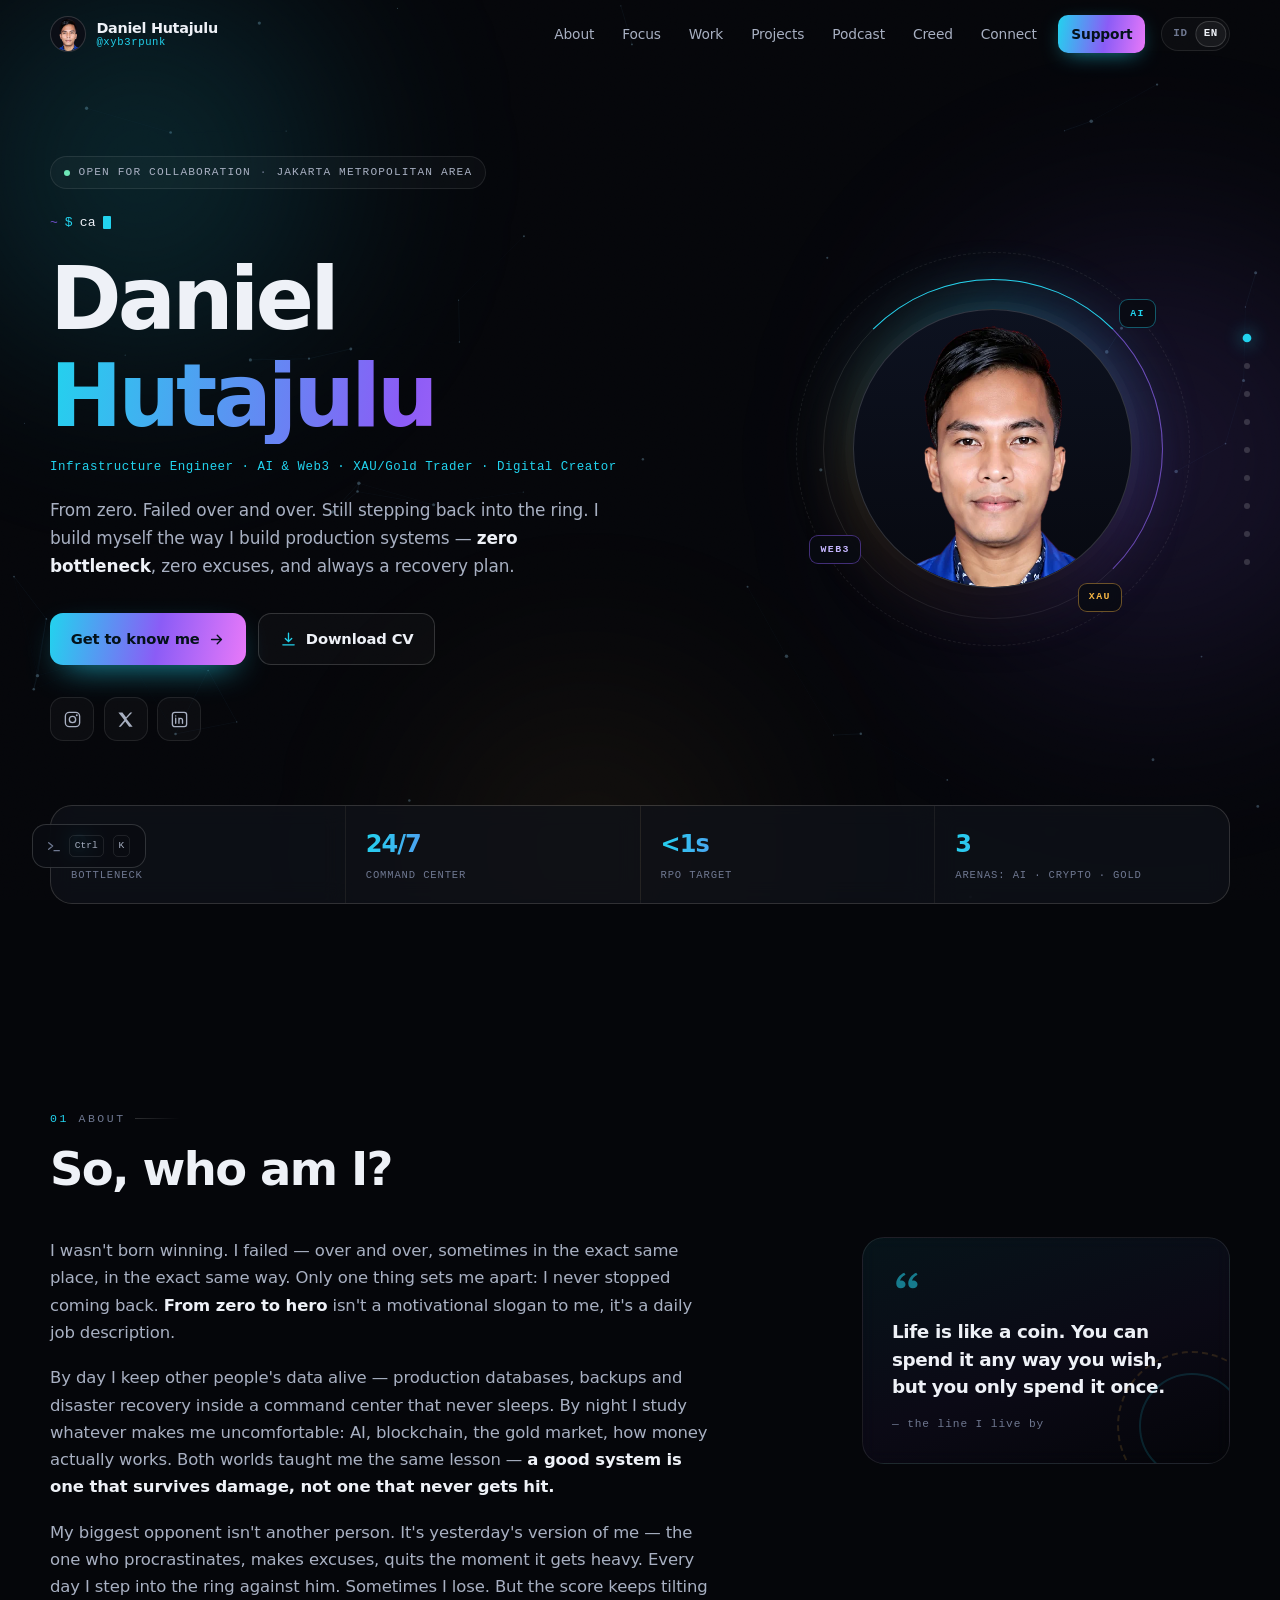
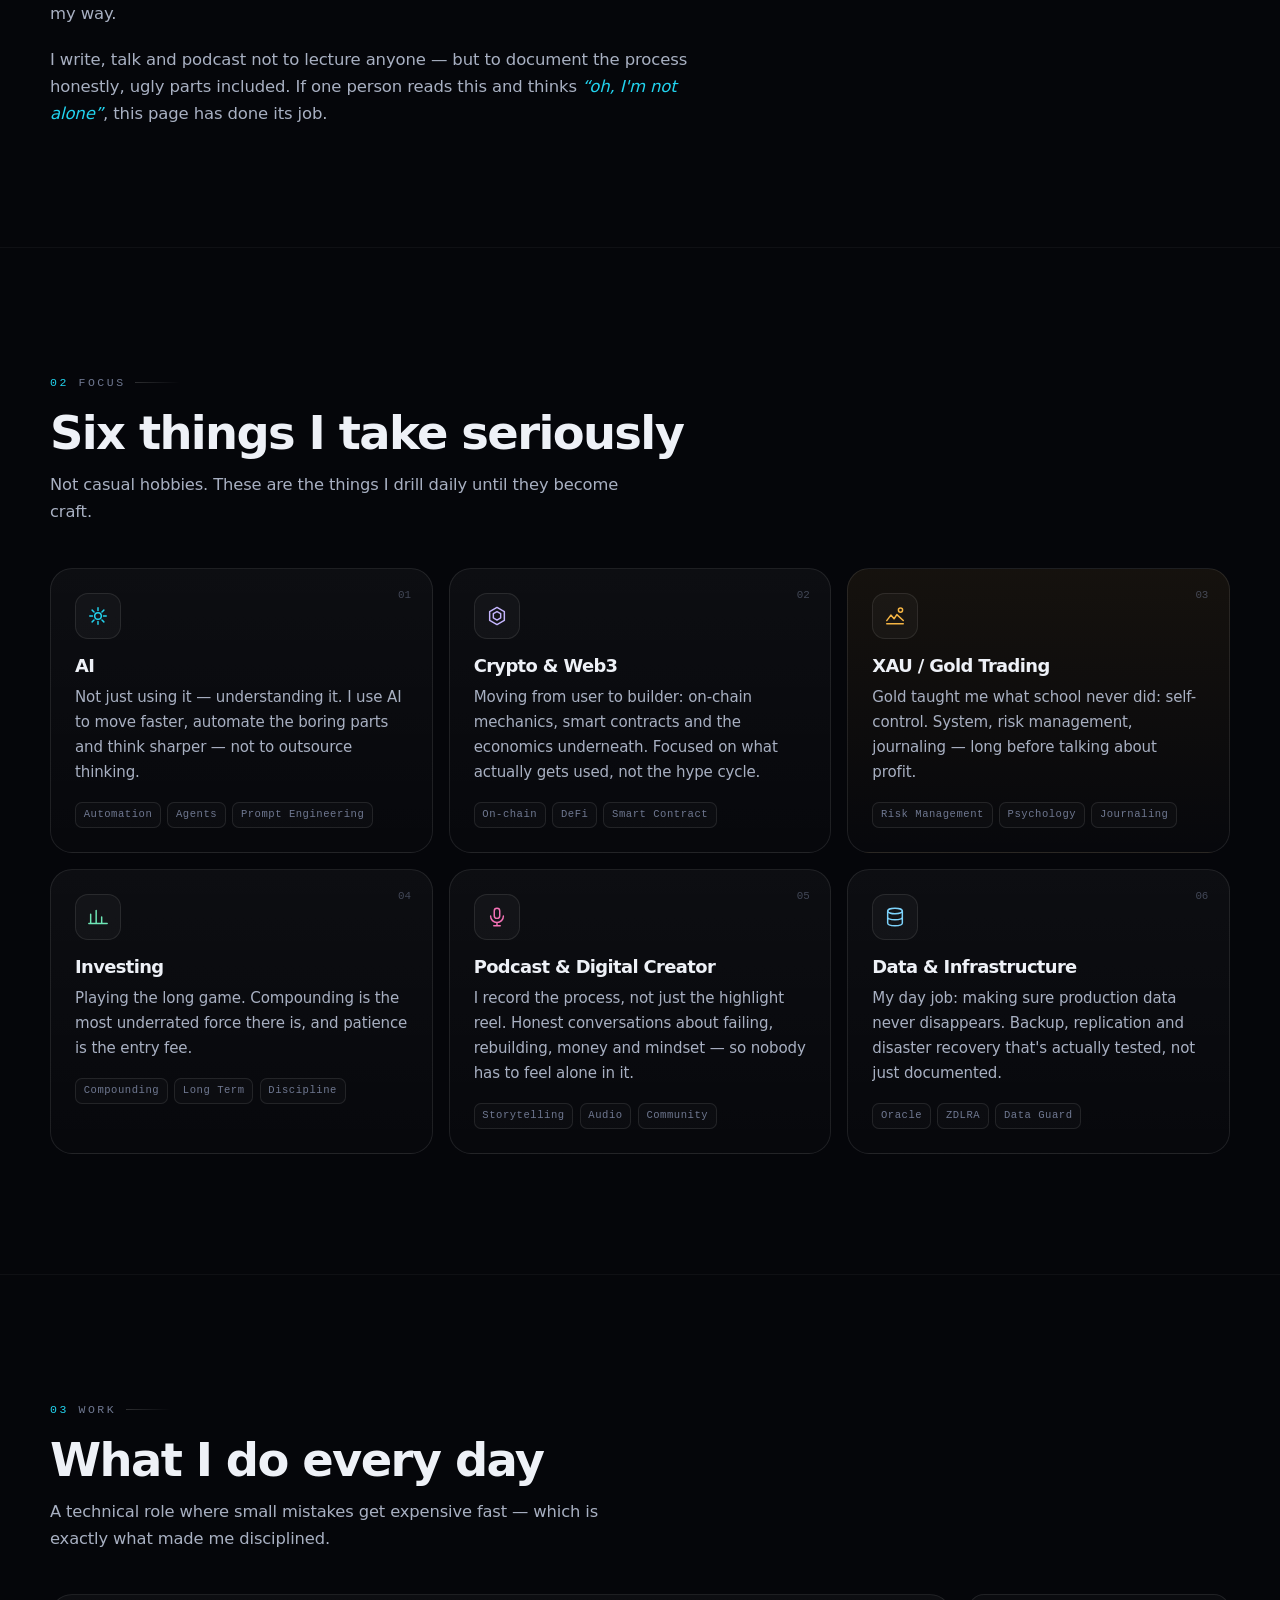
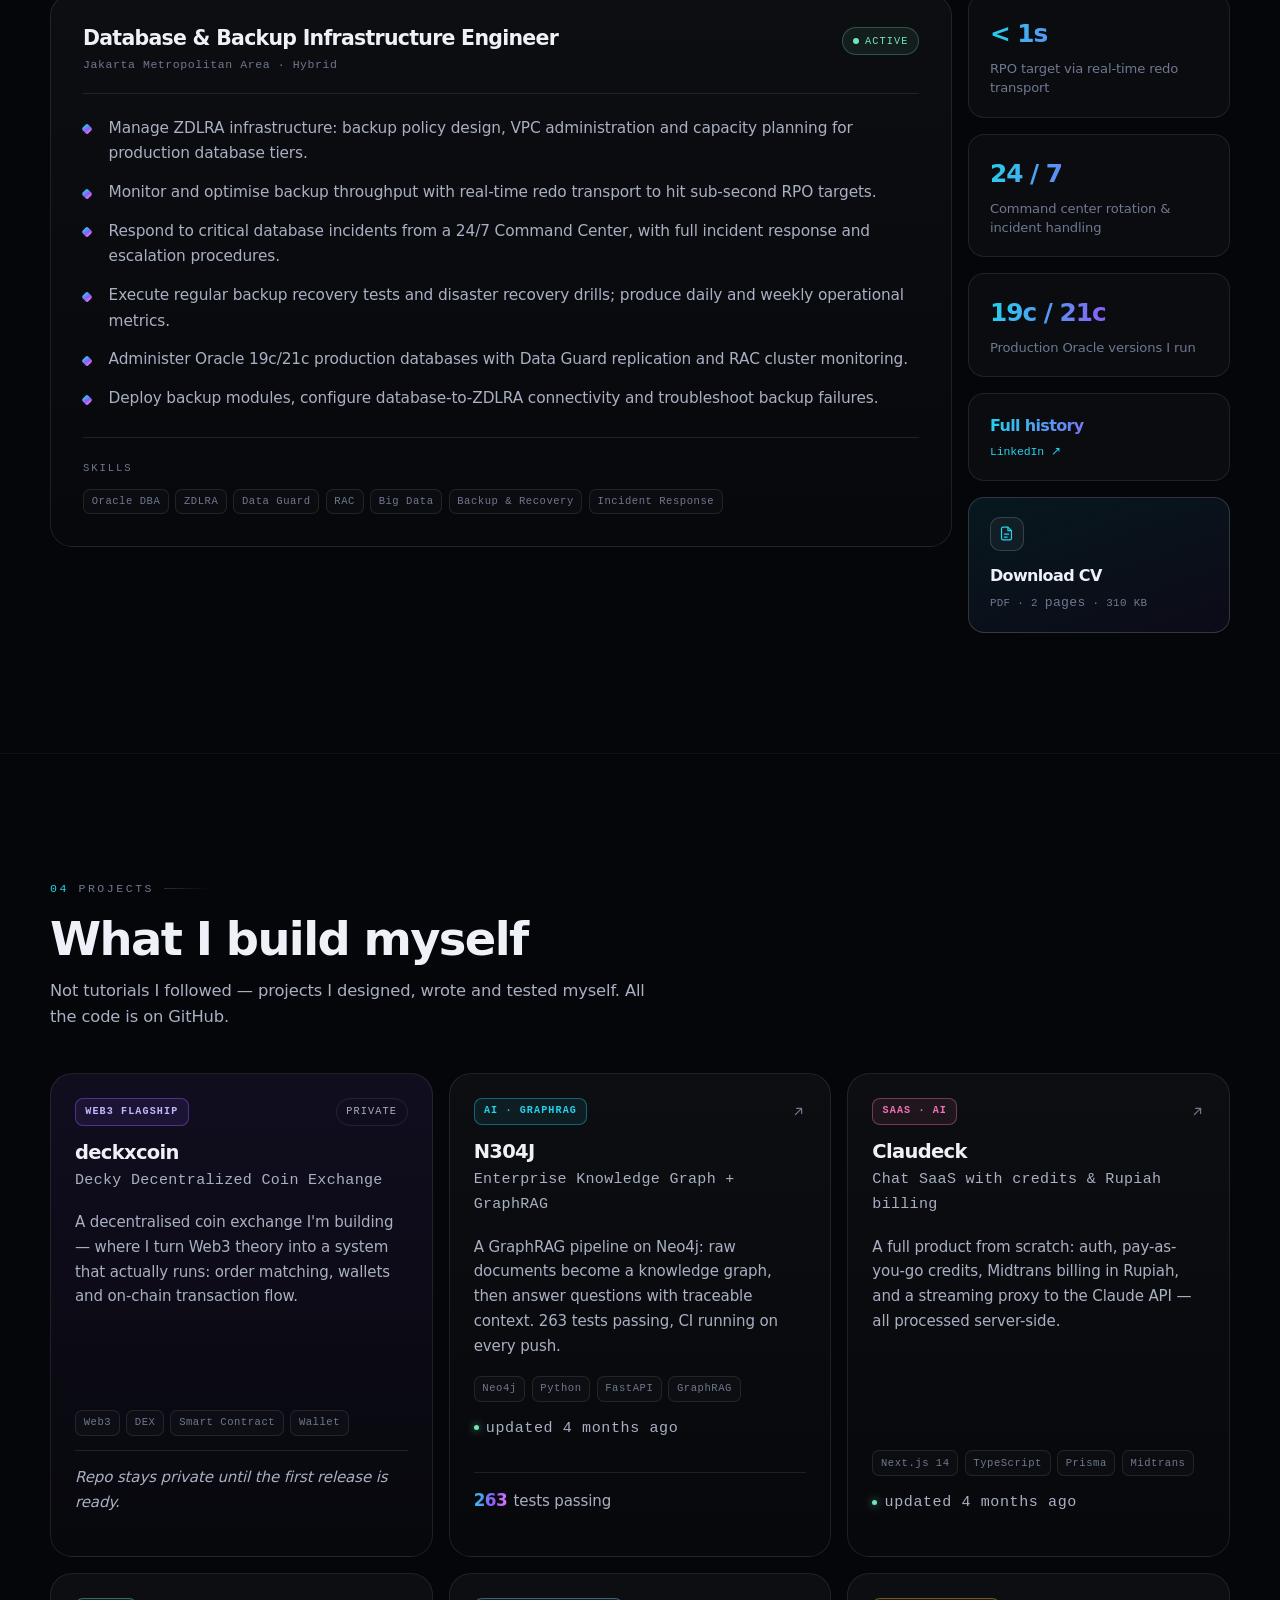
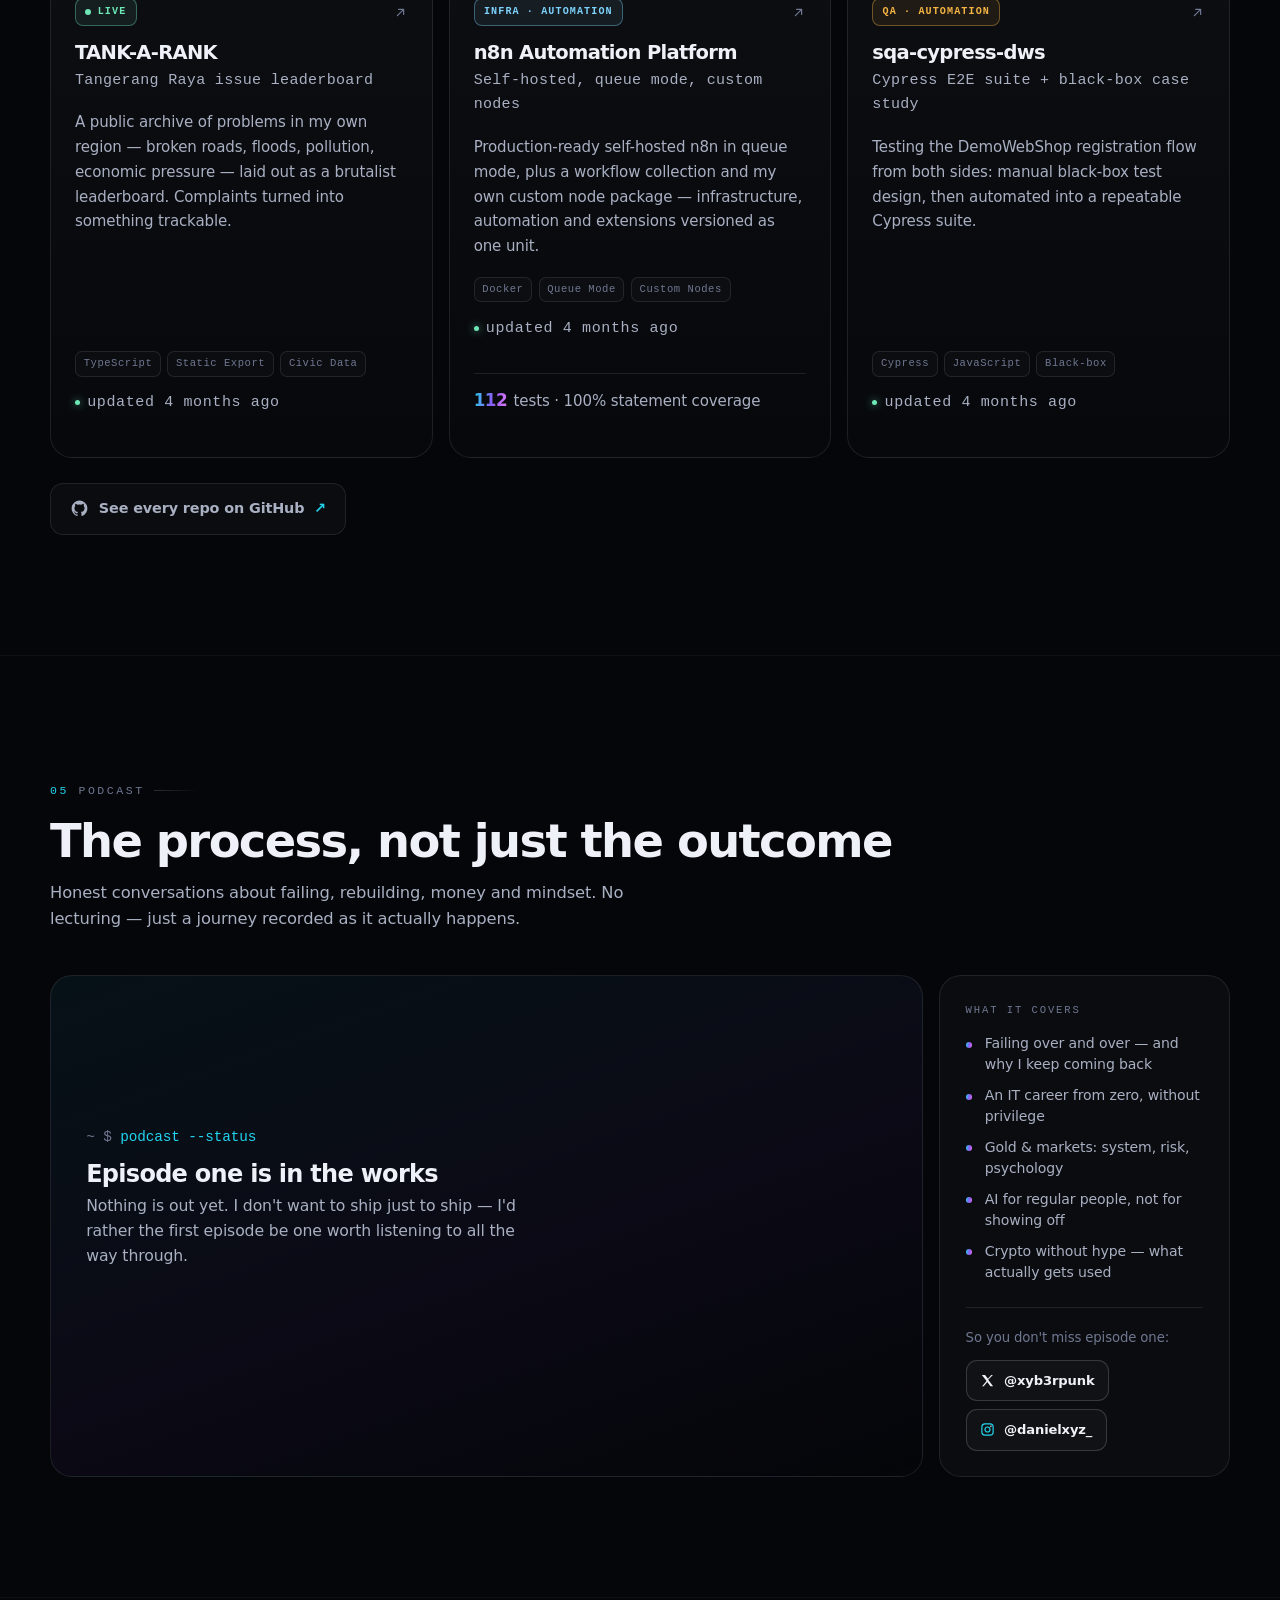
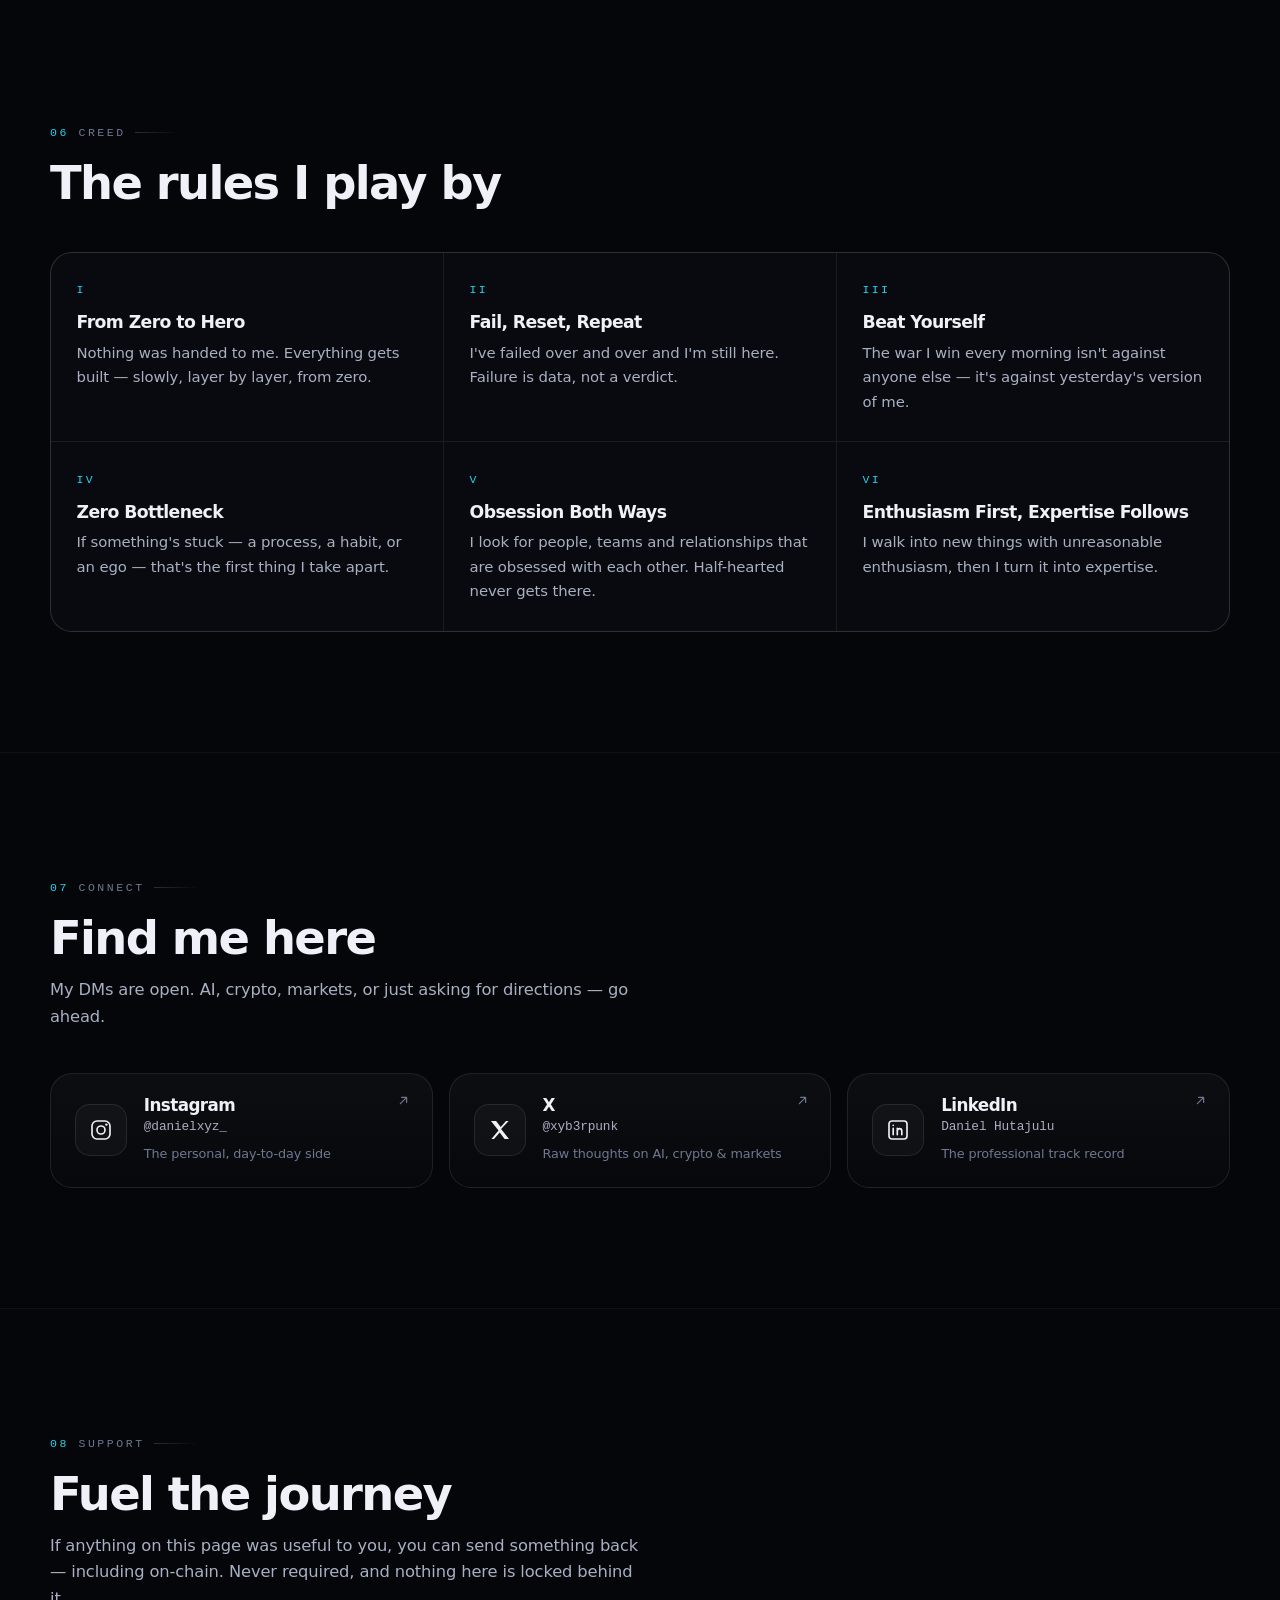
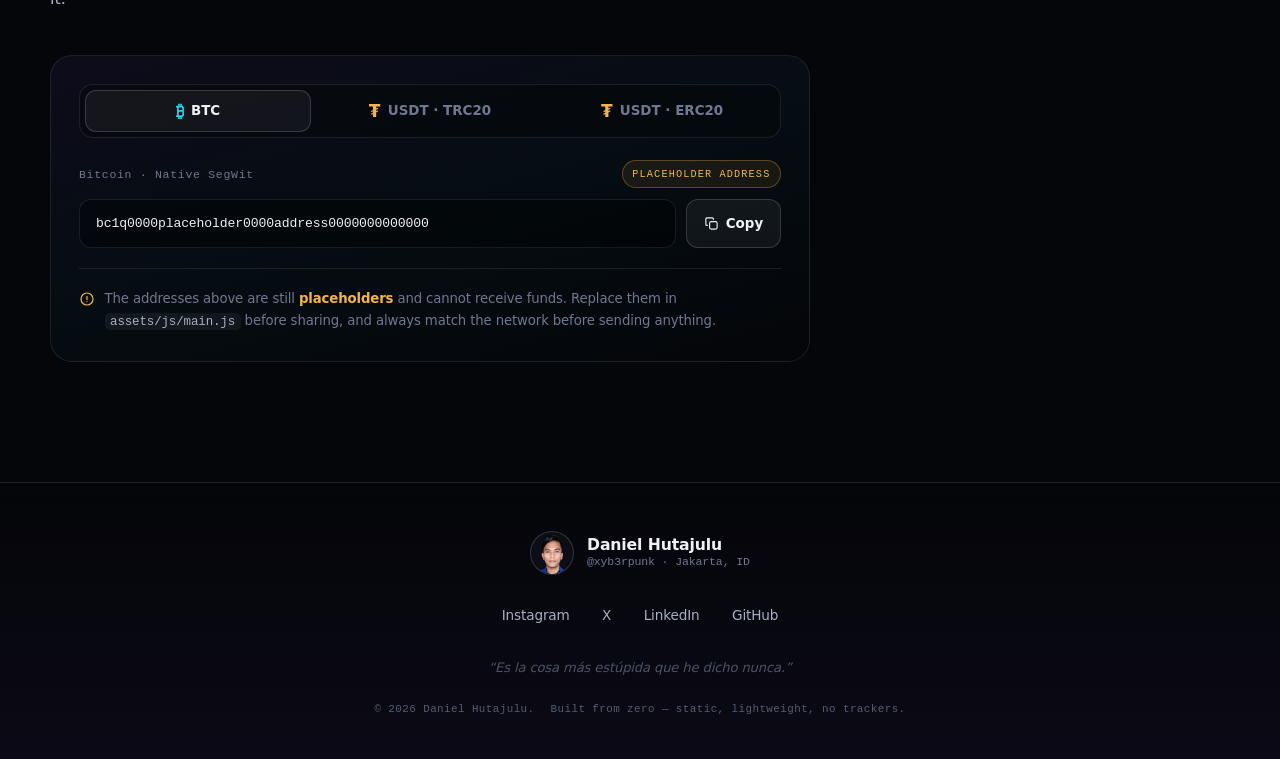
==== commit 3f4d1f7e: "feat: kartu share 1200x630, command palette, auto-refresh proyek, PWA, CSP Kartu share (perbaikan bu" ====
--- a/index.html
+++ b/index.html
@@ -3,6 +3,13 @@
 <head>
 <meta charset="utf-8">
 <meta name="viewport" content="width=device-width, initial-scale=1, viewport-fit=cover">
+
+<!-- GitHub Pages tidak bisa menyetel header HTTP, jadi kebijakannya ditaruh di sini.
+     Hash di bawah milik satu-satunya skrip inline (penanda kelas .js). Kalau baris
+     itu diubah tanpa memperbarui hash, skripnya diblokir dan halaman tetap tampil
+     lengkap — cuma animasi reveal-nya yang mati. frame-src disiapkan untuk embed
+     podcast Spotify/YouTube. -->
+<meta http-equiv="Content-Security-Policy" content="default-src 'none'; script-src 'self' 'sha256-/x7W7R75k8Roq0WaVRQX9blP4OufE5xbAdzklGxsgpw=' 'sha256-QE4SmzuXf9AZVCyhLqA9w/a1W4Qg5FzyfIwmTU7rpdc='; style-src 'self' 'unsafe-inline'; img-src 'self' data:; font-src 'self'; connect-src 'self'; manifest-src 'self'; media-src 'self'; frame-src https://open.spotify.com https://www.youtube-nocookie.com; base-uri 'self'; form-action 'none'; upgrade-insecure-requests">
 <title>Daniel Hutajulu — @xyb3rpunk</title>
 <meta name="description" content="Daniel Hutajulu (@xyb3rpunk) — Infrastructure Engineer, AI &amp; Web3 builder, XAU/gold trader, digital creator. Dari nol, jatuh berkali-kali, tetap balik ke ring. Zero bottleneck.">
 <meta name="author" content="Daniel Hutajulu">
@@ -12,22 +19,33 @@
 <link rel="icon" href="assets/favicon.ico" sizes="any">
 <link rel="icon" type="image/png" sizes="32x32" href="assets/favicon-32.png">
 <link rel="apple-touch-icon" href="assets/favicon-180.png">
+<link rel="manifest" href="manifest.webmanifest">
+<meta name="apple-mobile-web-app-title" content="whoami">
+<meta name="apple-mobile-web-app-capable" content="yes">
+<meta name="apple-mobile-web-app-status-bar-style" content="black-translucent">
 
 <meta property="og:type" content="profile">
 <meta property="og:site_name" content="Daniel Hutajulu">
 <meta property="og:title" content="Daniel Hutajulu — @xyb3rpunk">
 <meta property="og:description" content="Infrastructure Engineer · AI &amp; Web3 · XAU Trader · Digital Creator. Dari nol, jatuh berkali-kali, tetap balik ke ring.">
 <meta property="og:url" content="https://xyb3rpunq.github.io/whoami/">
-<meta property="og:image" content="https://xyb3rpunq.github.io/whoami/assets/favicon-180.png">
+<meta property="og:locale" content="id_ID">
+<meta property="og:locale:alternate" content="en_US">
+<meta property="og:image" content="https://xyb3rpunq.github.io/whoami/assets/og-cover.png">
+<meta property="og:image:type" content="image/png">
+<meta property="og:image:width" content="1200">
+<meta property="og:image:height" content="630">
+<meta property="og:image:alt" content="Daniel Hutajulu — @xyb3rpunk. Dari nol. Jatuh berkali-kali. Tetap balik ke ring.">
 <meta property="profile:first_name" content="Daniel">
 <meta property="profile:last_name" content="Hutajulu">
 <meta property="profile:username" content="xyb3rpunk">
-<meta name="twitter:card" content="summary">
+<meta name="twitter:card" content="summary_large_image">
 <meta name="twitter:site" content="@xyb3rpunk">
 <meta name="twitter:creator" content="@xyb3rpunk">
 <meta name="twitter:title" content="Daniel Hutajulu — @xyb3rpunk">
 <meta name="twitter:description" content="Infrastructure Engineer · AI &amp; Web3 · XAU Trader · Digital Creator.">
-<meta name="twitter:image" content="https://xyb3rpunq.github.io/whoami/assets/favicon-180.png">
+<meta name="twitter:image" content="https://xyb3rpunq.github.io/whoami/assets/og-cover.png">
+<meta name="twitter:image:alt" content="Daniel Hutajulu — @xyb3rpunk">
 
 <link rel="preload" as="image" href="assets/avatar.webp" type="image/webp">
 <link rel="stylesheet" href="assets/css/style.css">
@@ -454,7 +472,7 @@
         </p>
       </article>
 
-      <a class="proj reveal" href="https://github.com/xyb3rpunq/N304J" target="_blank" rel="noopener noreferrer">
+      <a class="proj reveal" data-repo="N304J" href="https://github.com/xyb3rpunq/N304J" target="_blank" rel="noopener noreferrer">
         <header class="proj-head">
           <span class="proj-badge b-ai">AI · GraphRAG</span>
           <svg class="arrow" viewBox="0 0 24 24" aria-hidden="true"><path d="M7 17L17 7M9 7h8v8"/></svg>
@@ -470,7 +488,7 @@
         <p class="proj-stats"><b>263</b> <span data-i18n data-id="test lulus" data-en="tests passing">test lulus</span></p>
       </a>
 
-      <a class="proj reveal" href="https://github.com/xyb3rpunq/claudeck" target="_blank" rel="noopener noreferrer">
+      <a class="proj reveal" data-repo="claudeck" href="https://github.com/xyb3rpunq/claudeck" target="_blank" rel="noopener noreferrer">
         <header class="proj-head">
           <span class="proj-badge b-saas">SaaS · AI</span>
           <svg class="arrow" viewBox="0 0 24 24" aria-hidden="true"><path d="M7 17L17 7M9 7h8v8"/></svg>
@@ -485,7 +503,7 @@
         <ul class="tags"><li>Next.js 14</li><li>TypeScript</li><li>Prisma</li><li>Midtrans</li></ul>
       </a>
 
-      <a class="proj reveal" href="https://xyb3rpunq.github.io/tank-a-rank/" target="_blank" rel="noopener noreferrer">
+      <a class="proj reveal" data-repo="tank-a-rank" href="https://xyb3rpunq.github.io/tank-a-rank/" target="_blank" rel="noopener noreferrer">
         <header class="proj-head">
           <span class="proj-badge b-live"><i class="dot" aria-hidden="true"></i>Live</span>
           <svg class="arrow" viewBox="0 0 24 24" aria-hidden="true"><path d="M7 17L17 7M9 7h8v8"/></svg>
@@ -500,7 +518,7 @@
         <ul class="tags"><li>TypeScript</li><li>Static Export</li><li>Civic Data</li></ul>
       </a>
 
-      <a class="proj reveal" href="https://github.com/xyb3rpunq/n8n" target="_blank" rel="noopener noreferrer">
+      <a class="proj reveal" data-repo="n8n" href="https://github.com/xyb3rpunq/n8n" target="_blank" rel="noopener noreferrer">
         <header class="proj-head">
           <span class="proj-badge b-infra" data-i18n data-id="Infra · Otomasi" data-en="Infra · Automation">Infra · Otomasi</span>
           <svg class="arrow" viewBox="0 0 24 24" aria-hidden="true"><path d="M7 17L17 7M9 7h8v8"/></svg>
@@ -516,7 +534,7 @@
         <p class="proj-stats"><b>112</b> <span data-i18n data-id="test · 100% statement coverage" data-en="tests · 100% statement coverage">test · 100% statement coverage</span></p>
       </a>
 
-      <a class="proj reveal" href="https://github.com/xyb3rpunq/sqa-cypress-dws" target="_blank" rel="noopener noreferrer">
+      <a class="proj reveal" data-repo="sqa-cypress-dws" href="https://github.com/xyb3rpunq/sqa-cypress-dws" target="_blank" rel="noopener noreferrer">
         <header class="proj-head">
           <span class="proj-badge b-qa">QA · Automation</span>
           <svg class="arrow" viewBox="0 0 24 24" aria-hidden="true"><path d="M7 17L17 7M9 7h8v8"/></svg>
@@ -786,6 +804,33 @@
   </div>
 </footer>
 
+<!-- ══════════ COMMAND PALETTE ══════════ -->
+<div class="cmdk" id="cmdk" hidden>
+  <div class="cmdk-scrim" id="cmdkScrim"></div>
+  <div class="cmdk-box" role="dialog" aria-modal="true" aria-labelledby="cmdkLabel">
+    <h2 class="sr-only" id="cmdkLabel" data-i18n data-id="Panel perintah" data-en="Command palette">Panel perintah</h2>
+    <div class="cmdk-field">
+      <span class="cmdk-sym" aria-hidden="true">&gt;</span>
+      <input type="text" id="cmdkInput" autocomplete="off" autocapitalize="off" spellcheck="false"
+             role="combobox" aria-expanded="true" aria-controls="cmdkList" aria-autocomplete="list"
+             placeholder="Ketik buat nyari…">
+      <kbd class="cmdk-esc">esc</kbd>
+    </div>
+    <ul class="cmdk-list" id="cmdkList" role="listbox" aria-label="Perintah"></ul>
+    <p class="cmdk-empty" id="cmdkEmpty" hidden data-i18n data-id="Nggak ada yang cocok." data-en="Nothing matches.">Nggak ada yang cocok.</p>
+    <footer class="cmdk-foot">
+      <span><kbd>↑</kbd><kbd>↓</kbd> <em data-i18n data-id="pilih" data-en="navigate">pilih</em></span>
+      <span><kbd>↵</kbd> <em data-i18n data-id="jalankan" data-en="run">jalankan</em></span>
+      <span><kbd>esc</kbd> <em data-i18n data-id="tutup" data-en="close">tutup</em></span>
+    </footer>
+  </div>
+</div>
+
+<button class="cmdk-open" id="cmdkOpen" type="button" aria-label="Buka panel perintah">
+  <svg viewBox="0 0 24 24" aria-hidden="true"><path d="M4 17l6-5-6-5M12 19h8"/></svg>
+  <kbd>Ctrl</kbd><kbd>K</kbd>
+</button>
+
 <button class="to-top" id="toTop" type="button" aria-label="Kembali ke atas">
   <svg viewBox="0 0 24 24" aria-hidden="true"><path d="M12 19V5M6 11l6-6 6 6"/></svg>
 </button>
--- a/assets/css/style.css
+++ b/assets/css/style.css
@@ -383,6 +383,8 @@
 .proj-stats{margin-top:.9rem;padding-top:.85rem;border-top:1px solid var(--line);font-size:.78rem;color:var(--ink-3);display:flex;align-items:baseline;gap:.4rem}
 .proj-stats b{font-size:1.05rem;font-weight:800;letter-spacing:-.03em;background:var(--grad);-webkit-background-clip:text;background-clip:text;color:transparent}
 .proj-note{margin-top:.9rem;padding-top:.85rem;border-top:1px solid var(--line);font-size:.78rem;color:var(--ink-3);font-style:italic}
+.proj-live{display:flex;align-items:center;gap:.45rem;margin-top:.85rem;font-family:var(--mono);font-size:.68rem;letter-spacing:.04em;color:var(--ink-3)}
+.proj-live i{width:5px;height:5px;border-radius:50%;background:#6ee7b7;box-shadow:0 0 8px rgba(110,231,183,.8);flex:none}
 .proj-flag{background:linear-gradient(180deg,rgba(139,92,246,.09),rgba(255,255,255,.012))}
 
 .ghlink{
@@ -532,6 +534,63 @@
 .footer-easter{font-size:.82rem;font-style:italic;color:var(--ink-3);opacity:.65;max-width:44ch;cursor:help}
 .footer-legal{display:flex;flex-wrap:wrap;justify-content:center;gap:.2rem 1rem;font-family:var(--mono);font-size:.68rem;letter-spacing:.04em;color:var(--ink-3);opacity:.75}
 
+/* ── command palette ─────────────────────────────────────── */
+.sr-only{position:absolute;width:1px;height:1px;padding:0;margin:-1px;overflow:hidden;clip:rect(0 0 0 0);white-space:nowrap;border:0}
+
+.cmdk[hidden]{display:none}
+.cmdk{position:fixed;inset:0;z-index:150;display:grid;place-items:start center;padding:clamp(1rem,10vh,7rem) 1rem 1rem}
+.cmdk-scrim{position:absolute;inset:0;background:rgba(3,4,8,.72);backdrop-filter:blur(6px);-webkit-backdrop-filter:blur(6px);animation:fade .2s var(--ease)}
+.cmdk-box{
+  position:relative;width:min(100%,580px);max-height:min(70vh,560px);display:flex;flex-direction:column;
+  border:1px solid var(--line-2);border-radius:18px;overflow:hidden;
+  background:rgba(9,11,18,.97);backdrop-filter:blur(18px);
+  box-shadow:0 40px 90px -30px rgba(0,0,0,1),0 0 0 1px rgba(34,211,238,.08);
+  animation:pop .22s var(--ease);
+}
+@keyframes pop{from{opacity:0;transform:translateY(-10px) scale(.985)}to{opacity:1;transform:none}}
+
+.cmdk-field{display:flex;align-items:center;gap:.7rem;padding:.95rem 1.1rem;border-bottom:1px solid var(--line)}
+.cmdk-sym{font-family:var(--mono);color:var(--cy);font-size:1rem;flex:none}
+.cmdk-field input{
+  flex:1;min-width:0;background:none;border:0;outline:none;color:var(--ink);
+  font-family:var(--sans);font-size:1rem;letter-spacing:-.01em;
+}
+.cmdk-field input::placeholder{color:var(--ink-3)}
+.cmdk-esc{font-family:var(--mono);font-size:.62rem;letter-spacing:.08em;color:var(--ink-3);
+  border:1px solid var(--line);border-radius:6px;padding:.18rem .38rem;flex:none}
+
+.cmdk-list{flex:1;overflow-y:auto;padding:.45rem;margin:0;list-style:none;overscroll-behavior:contain}
+.cmdk-group{font-family:var(--mono);font-size:.6rem;letter-spacing:.19em;text-transform:uppercase;
+  color:var(--ink-3);padding:.7rem .75rem .35rem}
+.cmdk-item{
+  display:flex;align-items:center;gap:.75rem;width:100%;text-align:left;
+  padding:.62rem .75rem;border-radius:11px;color:var(--ink-2);font-size:.92rem;
+  border:1px solid transparent;transition:background .14s,color .14s;
+}
+.cmdk-item:hover{background:var(--panel-2);color:var(--ink)}
+.cmdk-item[aria-selected="true"]{background:rgba(34,211,238,.1);border-color:rgba(34,211,238,.32);color:var(--ink)}
+.cmdk-ico{flex:none;width:28px;height:28px;border-radius:8px;display:grid;place-items:center;
+  border:1px solid var(--line);background:rgba(255,255,255,.03);color:var(--cy);font-family:var(--mono);font-size:.66rem}
+.cmdk-ico svg{width:14px;height:14px;fill:none;stroke:currentColor;stroke-width:1.8;stroke-linecap:round;stroke-linejoin:round}
+.cmdk-txt{flex:1;min-width:0;overflow:hidden;text-overflow:ellipsis;white-space:nowrap}
+.cmdk-hint{font-family:var(--mono);font-size:.63rem;letter-spacing:.06em;color:var(--ink-3);flex:none}
+.cmdk-empty{padding:1.6rem 1.1rem;text-align:center;color:var(--ink-3);font-size:.9rem}
+.cmdk-foot{display:flex;flex-wrap:wrap;gap:.15rem 1.1rem;padding:.6rem 1.1rem;border-top:1px solid var(--line);
+  font-size:.7rem;color:var(--ink-3)}
+.cmdk-foot em{font-style:normal}
+.cmdk-foot kbd,.cmdk-open kbd{font-family:var(--mono);font-size:.6rem;border:1px solid var(--line);border-radius:5px;
+  padding:.1rem .3rem;color:var(--ink-2);margin-right:2px}
+
+.cmdk-open{
+  position:fixed;left:clamp(1rem,3vw,2rem);bottom:clamp(1rem,3vw,2rem);z-index:115;
+  display:none;align-items:center;gap:.45rem;height:44px;padding:0 .8rem;border-radius:14px;
+  border:1px solid var(--line-2);background:rgba(9,11,18,.82);backdrop-filter:blur(10px);
+  color:var(--ink-3);transition:border-color .25s,color .25s,transform .25s var(--ease);
+}
+.cmdk-open svg{width:16px;height:16px;fill:none;stroke:currentColor;stroke-width:1.9;stroke-linecap:round;stroke-linejoin:round}
+.cmdk-open:hover{border-color:var(--cy);color:var(--cy);transform:translateY(-2px)}
+@media (min-width:900px){.cmdk-open{display:flex}}
+
 /* ── to top + toast ──────────────────────────────────────── */
 .to-top{
   position:fixed;right:clamp(1rem,3vw,2rem);bottom:clamp(1rem,3vw,2rem);z-index:115;
